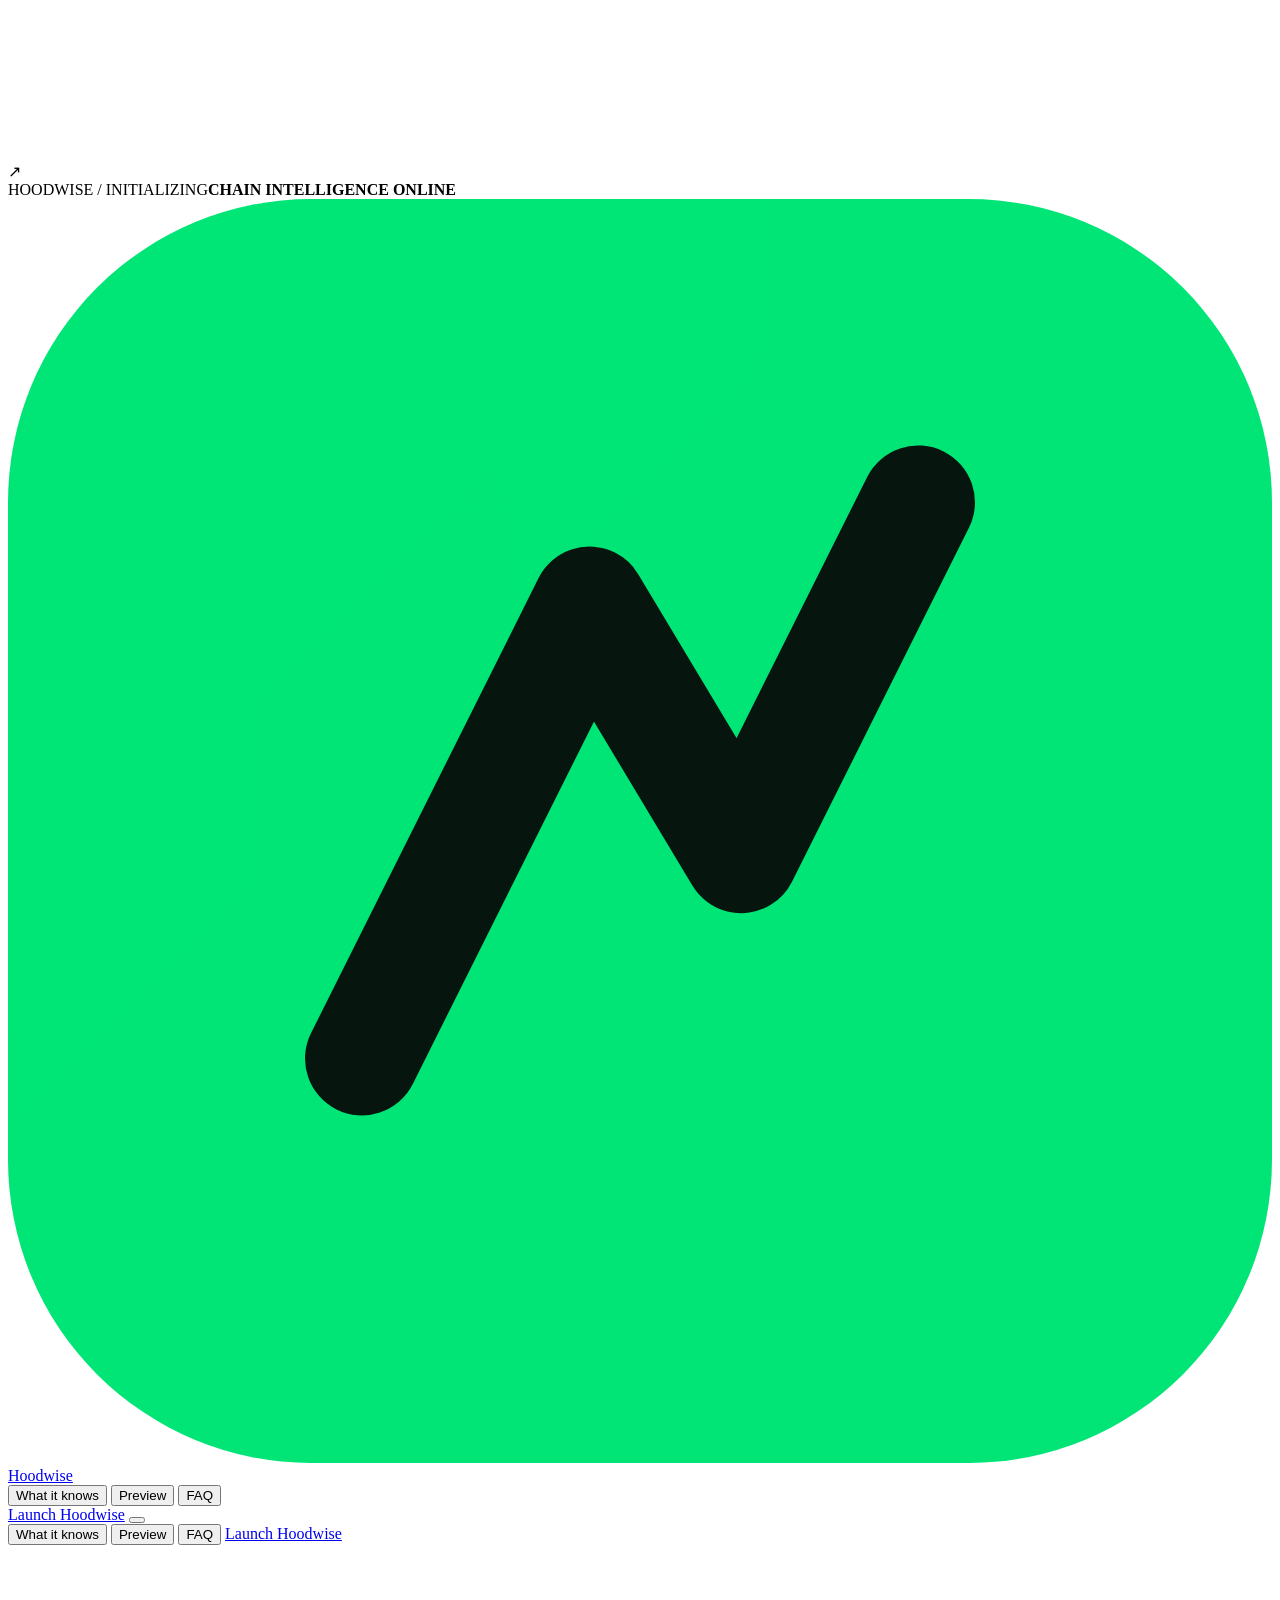
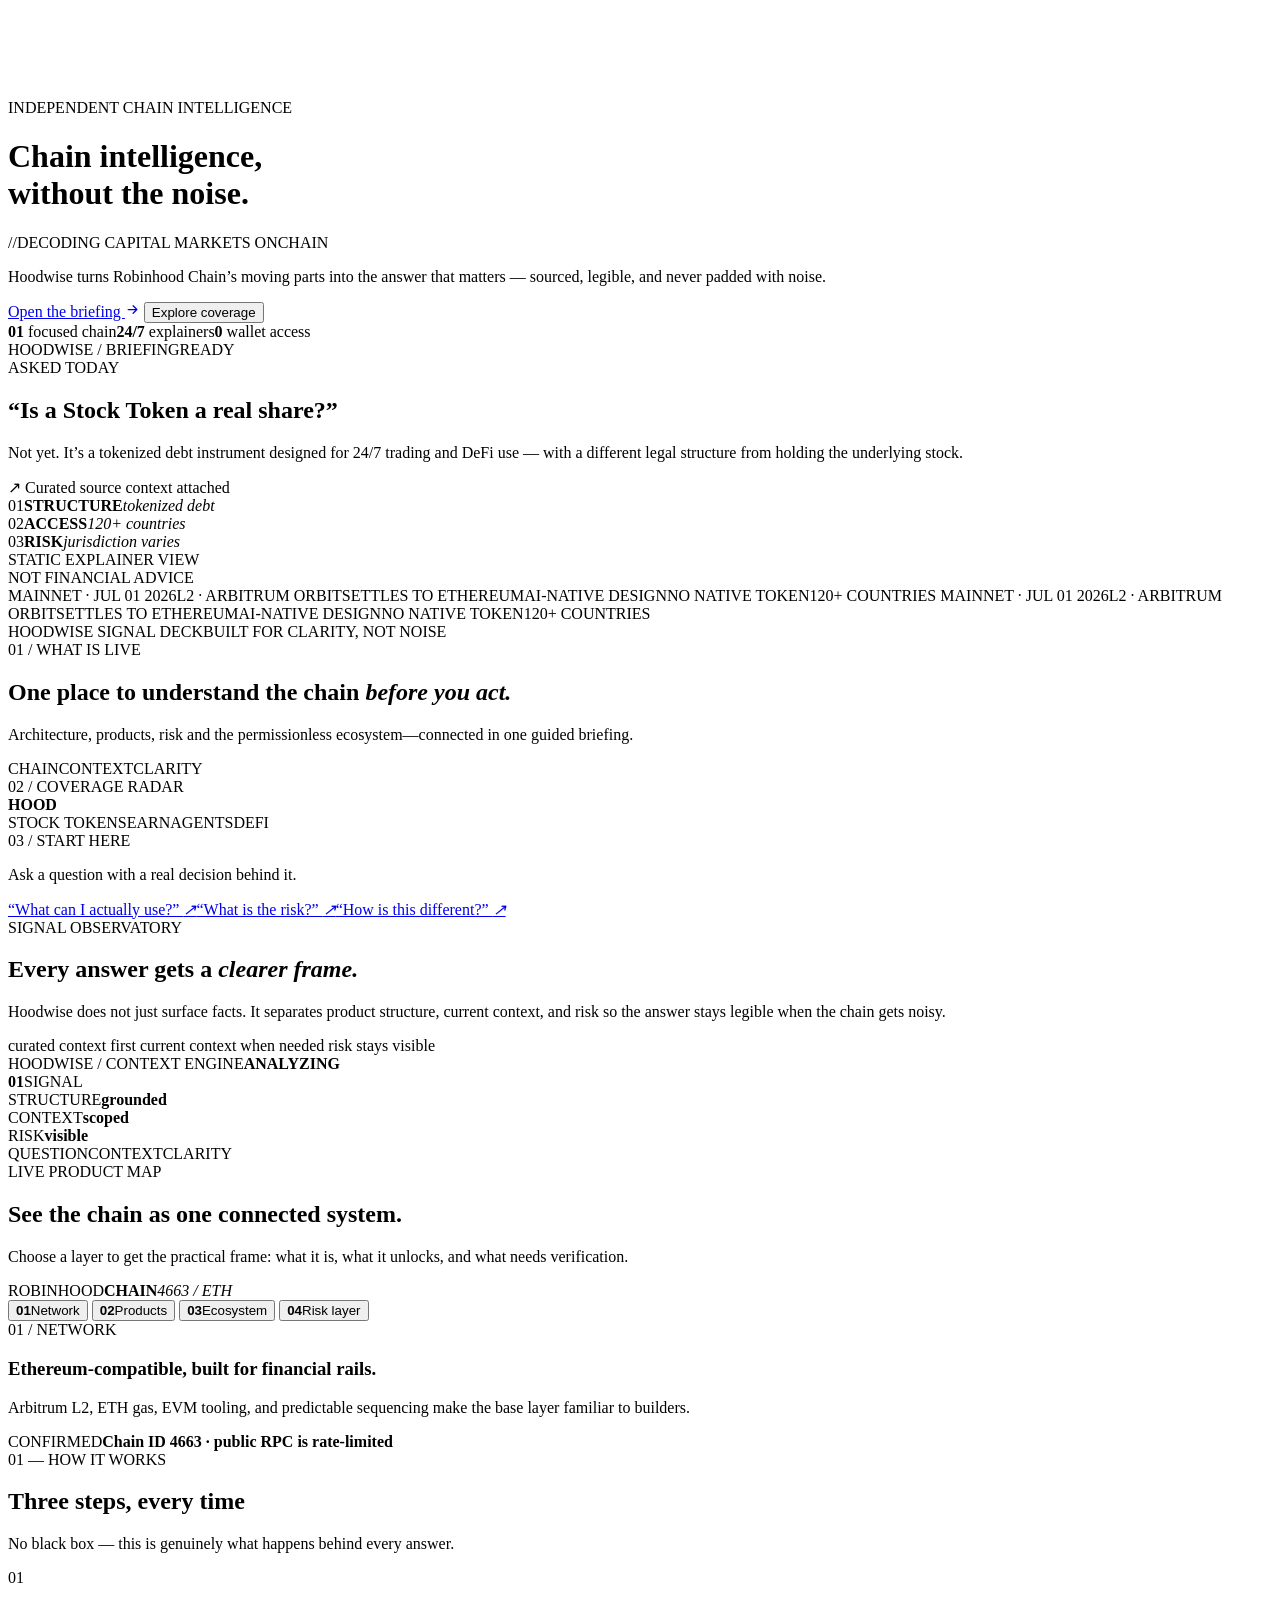
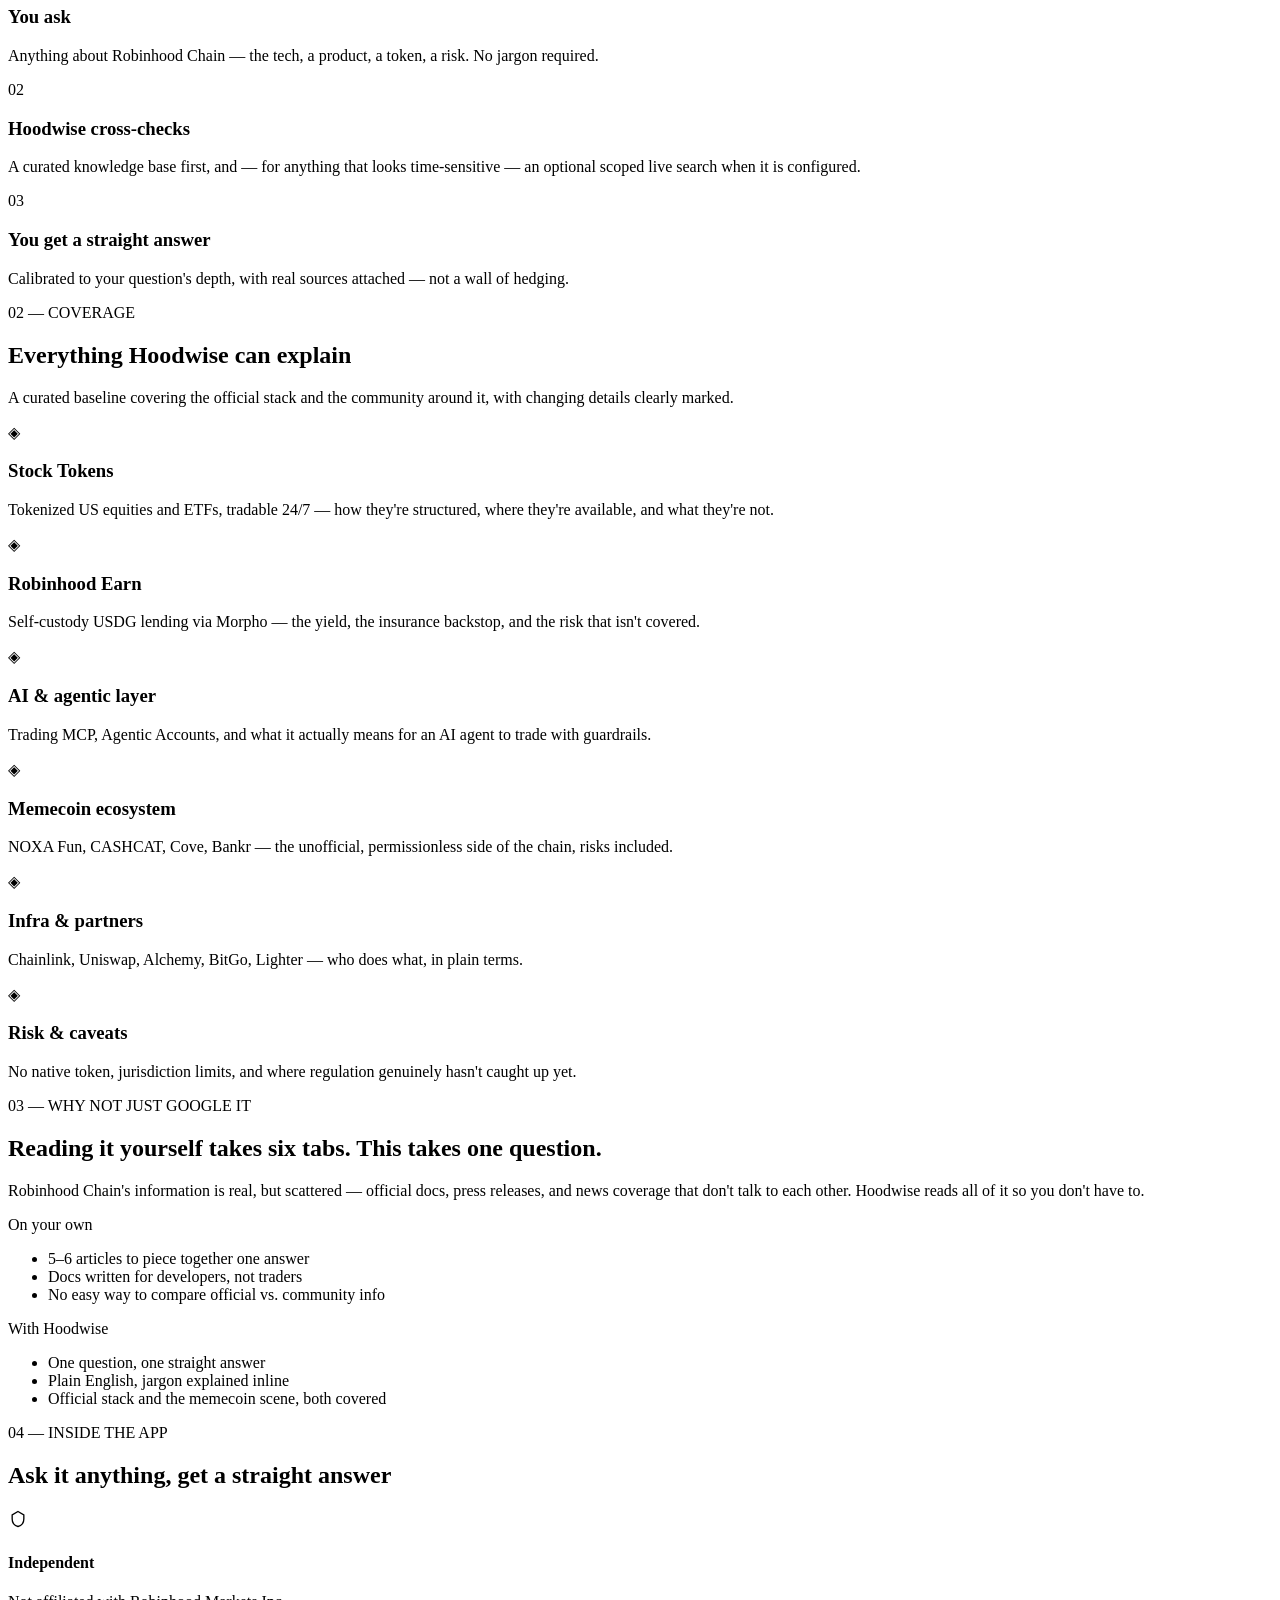
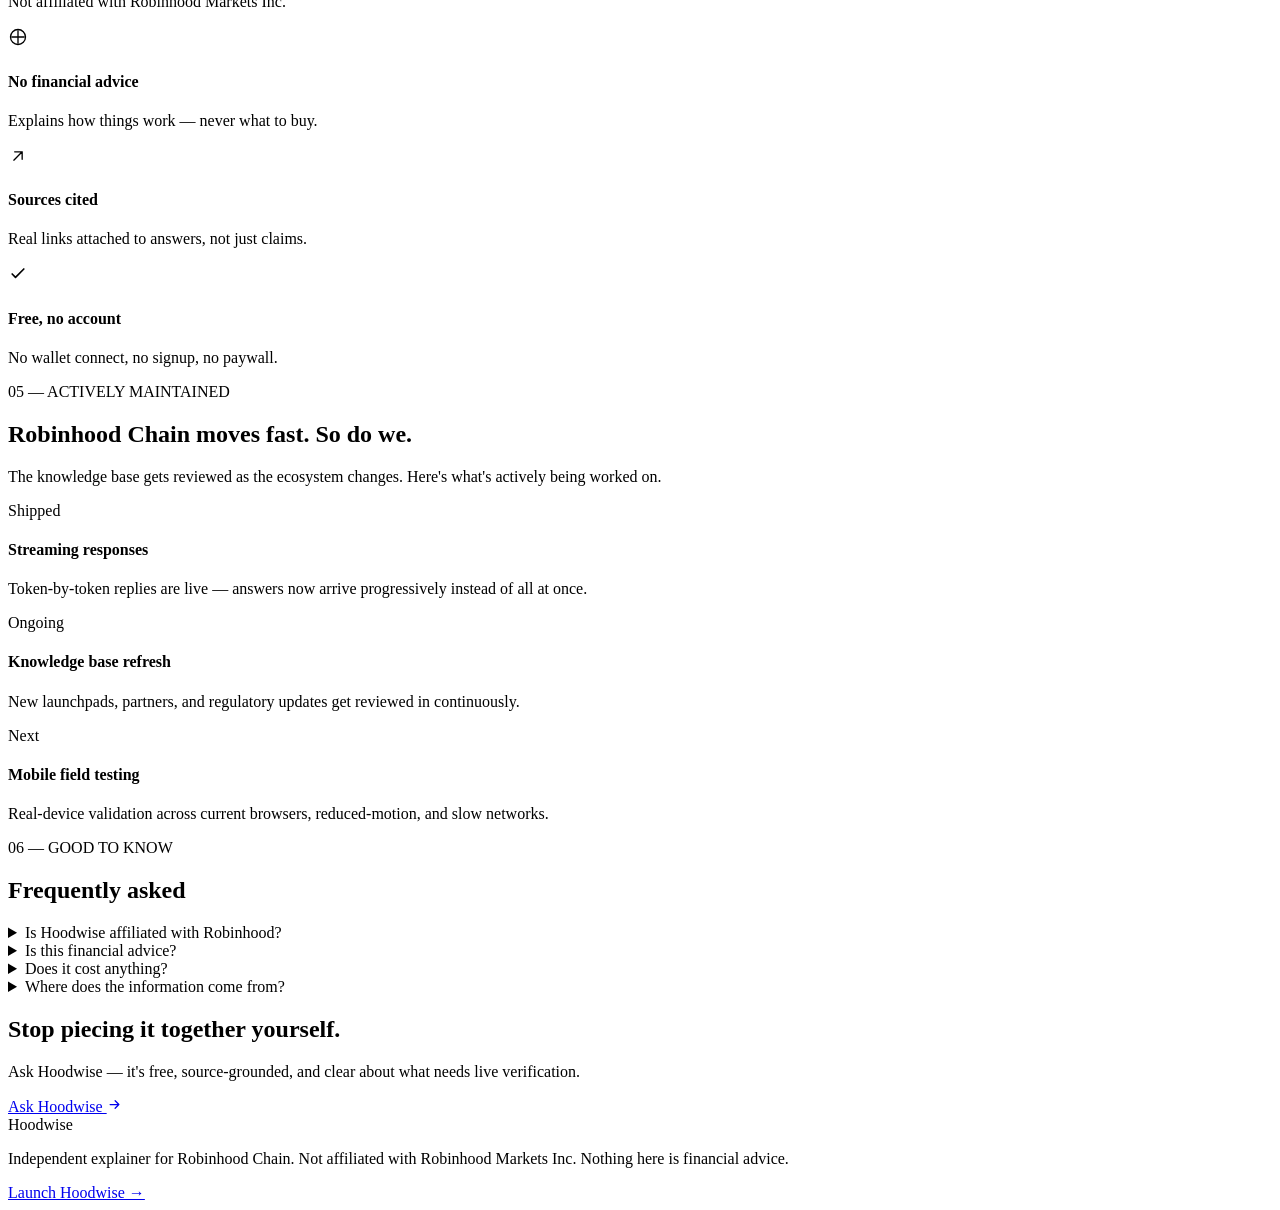
==== index.html @ 06264ace "Create index.html" ====
<!DOCTYPE html>
<html lang="en" data-theme="dark">
<head>
<meta charset="UTF-8">
<meta name="viewport" content="width=device-width, initial-scale=1.0">
<meta name="virtual-protocol-site-verification" content="a6fea4a7f49a539a89cbaa86d7458dba">
<title>Hoodwise — Understand Robinhood Chain</title>
<meta name="description" content="Hoodwise is an independent AI guide to Robinhood Chain — the tech, the products, and the ecosystem, explained in plain English.">
<link rel="icon" href="/hoodwise-mark.svg" type="image/svg+xml">
<link rel="preconnect" href="https://fonts.googleapis.com">
<link href="https://fonts.googleapis.com/css2?family=Space+Grotesk:wght@400;500;600;700&family=Inter:wght@400;500;600&family=JetBrains+Mono:wght@400;500&display=swap" rel="stylesheet">
<link rel="stylesheet" href="/shared.css">
<link rel="stylesheet" href="/landing.css">
<meta property="og:type" content="website">
<meta property="og:site_name" content="Hoodwise">
<meta property="og:title" content="Hoodwise — Chain intelligence, without the noise.">
<meta property="og:description" content="An independent, source-grounded guide to Robinhood Chain.">
<meta property="og:url" content="https://hoodwise.xyz/">
<meta property="og:image" content="https://hoodwise.xyz/hoodwise-banner.png">
<meta property="og:image:alt" content="Hoodwise — Your AI guide to Robinhood Chain">
<meta name="twitter:card" content="summary_large_image">
<meta name="twitter:title" content="Hoodwise — Chain intelligence, without the noise.">
<meta name="twitter:description" content="An independent, source-grounded guide to Robinhood Chain.">
<meta name="twitter:image" content="https://hoodwise.xyz/hoodwise-banner.png"></head>
<body>
  <div class="site-atmosphere" aria-hidden="true">
    <i class="atmosphere-orb atmosphere-orb-a"></i>
    <i class="atmosphere-orb atmosphere-orb-b"></i>
    <i class="atmosphere-beam"></i>
  </div>
  <canvas class="landing-atmosphere" id="landingAtmosphere" aria-hidden="true"></canvas>
  <div class="hw-boot" id="bootSequence" aria-hidden="true">
    <div class="boot-mark">↗</div>
    <div class="boot-copy"><span>HOODWISE / INITIALIZING</span><b>CHAIN INTELLIGENCE ONLINE</b></div>
    <div class="boot-track"><i></i></div>
  </div><nav class="nav">
    <a href="/" class="nav-brand">
      <svg viewBox="0 0 100 100" class="nav-mark" aria-hidden="true">
        <rect width="100" height="100" rx="24" fill="url(#navg)"/>
        <path d="M28 68 L46 32 L58 52 L72 24" stroke="#06150e" stroke-width="9" fill="none" stroke-linecap="round" stroke-linejoin="round"/>
        <defs><linearGradient id="navg" x1="0" y1="0" x2="100" y2="100"><stop offset="0%" stop-color="#00e676"/><stop offset="100%" stop-color="#0a5c34"/></linearGradient></defs>
      </svg>
      <span>Hoodwise</span>
    </a>
    <div class="nav-links" id="navLinks">
      <button type="button" class="nav-section-link" data-section="knows" data-scroll-target="knows">What it knows</button>
      <button type="button" class="nav-section-link" data-section="preview" data-scroll-target="preview">Preview</button>
      <button type="button" class="nav-section-link" data-section="faq" data-scroll-target="faq">FAQ</button>
    </div>
    <a href="/app" class="nav-cta" data-transition>Launch Hoodwise</a>
    <button class="nav-burger" id="navBurger" aria-label="Toggle menu">
      <span></span><span></span><span></span>
    </button>
  </nav>

  <div class="mobile-menu" id="mobileMenu">
    <button type="button" class="mobile-section-link" data-scroll-target="knows">What it knows</button>
    <button type="button" class="mobile-section-link" data-scroll-target="preview">Preview</button>
    <button type="button" class="mobile-section-link" data-scroll-target="faq">FAQ</button>
    <a href="/app" class="mobile-cta" data-transition>Launch Hoodwise</a>
  </div>

  <header class="hero">
    <canvas id="heroCanvas"></canvas>
    <div class="hero-orbit hero-orbit-a" aria-hidden="true"></div>
    <div class="hero-orbit hero-orbit-b" aria-hidden="true"></div>
    <div class="hero-grid">
      <div class="hero-copy">
        <div class="eyebrow hw-hero-item"><span class="live-dot"></span>INDEPENDENT CHAIN INTELLIGENCE</div>
        <h1 class="hw-hero-item"><span class="hero-lead">Chain intelligence,</span><br><span>without the noise.</span></h1>
        <div class="hero-command hw-hero-item" aria-label="Hoodwise signal status"><span class="command-prompt">//</span><span id="heroCommandText">DECODING CAPITAL MARKETS ONCHAIN</span><i></i></div>
        <p class="hero-sub hw-hero-item">Hoodwise turns Robinhood Chain’s moving parts into the answer that matters — sourced, legible, and never padded with noise.</p>
        <div class="hero-actions hw-hero-item">
          <a href="/app" class="btn-primary" data-transition>Open the briefing <svg viewBox="0 0 24 24" width="15" height="15"><path d="M5 12h14M13 6l6 6-6 6" stroke="currentColor" stroke-width="2" fill="none" stroke-linecap="round" stroke-linejoin="round"/></svg></a>
          <button type="button" class="btn-secondary section-cta" data-scroll-target="knows">Explore coverage</button>
        </div>
        <div class="hero-proof hw-hero-item">
          <span><b>01</b> focused chain</span><span><b>24/7</b> explainers</span><span><b>0</b> wallet access</span>
        </div>
      </div>
      <div class="signal-console hw-hero-item" aria-label="Example Hoodwise briefing">
        <div class="console-top"><span class="console-kicker"><i></i> HOODWISE / BRIEFING</span><span class="console-status">READY</span></div>
        <div class="console-grid">
          <div class="console-main">
            <span class="console-label">ASKED TODAY</span>
            <h2>“Is a Stock Token a real share?”</h2>
            <p>Not yet. It’s a tokenized debt instrument designed for 24/7 trading and DeFi use — with a different legal structure from holding the underlying stock.</p>
            <div class="console-source"><span>↗</span> Curated source context attached</div>
          </div>
          <div class="console-rail">
            <div><span>01</span><b>STRUCTURE</b><em>tokenized debt</em></div>
            <div><span>02</span><b>ACCESS</b><em>120+ countries</em></div>
            <div><span>03</span><b>RISK</b><em>jurisdiction varies</em></div>
          </div>
        </div>
        <div class="console-footer"><span>STATIC EXPLAINER VIEW</span><div class="console-pulse"><i></i><i></i><i></i><i></i><i></i></div><span>NOT FINANCIAL ADVICE</span></div>
      </div>
    </div>
  </header>

  <div class="ticker" aria-hidden="true">
    <div class="ticker-track">
      <span>MAINNET · JUL 01 2026</span><span>L2 · ARBITRUM ORBIT</span><span>SETTLES TO ETHEREUM</span><span>AI-NATIVE DESIGN</span><span>NO NATIVE TOKEN</span><span>120+ COUNTRIES</span>
      <span>MAINNET · JUL 01 2026</span><span>L2 · ARBITRUM ORBIT</span><span>SETTLES TO ETHEREUM</span><span>AI-NATIVE DESIGN</span><span>NO NATIVE TOKEN</span><span>120+ COUNTRIES</span>
    </div>
  </div>

  <section class="signal-deck" aria-label="Hoodwise signal deck">
    <div class="deck-head"><span class="deck-status"><i></i> HOODWISE SIGNAL DECK</span><span>BUILT FOR CLARITY, NOT NOISE</span></div>
    <div class="deck-grid">
      <article class="deck-story"><div class="deck-index">01 / WHAT IS LIVE</div><h2>One place to understand the chain <em>before you act.</em></h2><p>Architecture, products, risk and the permissionless ecosystem—connected in one guided briefing.</p><div class="deck-route"><span>CHAIN</span><b></b><span>CONTEXT</span><b></b><span>CLARITY</span></div></article>
      <article class="deck-radar"><div class="deck-index">02 / COVERAGE RADAR</div><div class="radar-core"><i></i><i></i><i></i><strong>HOOD</strong></div><div class="radar-tags"><span>STOCK TOKENS</span><span>EARN</span><span>AGENTS</span><span>DEFI</span></div></article>
      <article class="deck-prompt"><div class="deck-index">03 / START HERE</div><p>Ask a question with a real decision behind it.</p><div class="prompt-options"><a href="/app?q=What+can+I+actually+use+on+Robinhood+Chain%3F" data-transition>“What can I actually use?” <i>↗</i></a><a href="/app?q=What+are+the+main+risks+to+verify+on+Robinhood+Chain%3F" data-transition>“What is the risk?” <i>↗</i></a><a href="/app?q=How+is+Robinhood+Chain+different+from+Base%3F" data-transition>“How is this different?” <i>↗</i></a></div></article>
    </div>
  </section>

  <section class="observatory" aria-label="How Hoodwise builds a briefing">
    <div class="observatory-copy hw-reveal">
      <div class="section-eyebrow">SIGNAL OBSERVATORY</div>
      <h2>Every answer gets a <em>clearer frame.</em></h2>
      <p>Hoodwise does not just surface facts. It separates product structure, current context, and risk so the answer stays legible when the chain gets noisy.</p>
      <div class="observatory-legend">
        <span><i class="legend-source"></i> curated context first</span>
        <span><i class="legend-current"></i> current context when needed</span>
        <span><i class="legend-risk"></i> risk stays visible</span>
      </div>
    </div>
    <div class="observatory-surface hw-reveal" aria-hidden="true">
      <div class="observatory-topline"><span>HOODWISE / CONTEXT ENGINE</span><b>ANALYZING</b></div>
      <div class="observatory-body">
        <div class="orbit-map">
          <i class="orbit orbit-one"></i><i class="orbit orbit-two"></i><i class="orbit orbit-three"></i>
          <span class="orbit-node node-a"></span><span class="orbit-node node-b"></span><span class="orbit-node node-c"></span>
          <div class="orbit-core"><strong>01</strong><span>SIGNAL</span></div>
        </div>
        <div class="observatory-readout">
          <div><span>STRUCTURE</span><b>grounded</b><i></i></div>
          <div><span>CONTEXT</span><b>scoped</b><i></i></div>
          <div><span>RISK</span><b>visible</b><i></i></div>
        </div>
      </div>
      <div class="observatory-stream"><span>QUESTION</span><b></b><span>CONTEXT</span><b></b><span>CLARITY</span><i></i></div>
    </div>
  </section>

  <section class="intelligence-map" id="intelligence-map" aria-label="Robinhood Chain intelligence map">
    <div class="section-head hw-reveal"><div class="section-eyebrow">LIVE PRODUCT MAP</div><h2>See the chain as one connected system.</h2><p>Choose a layer to get the practical frame: what it is, what it unlocks, and what needs verification.</p></div>
    <div class="map-stage hw-reveal">
      <div class="map-orbits" aria-hidden="true"><i></i><i></i><i></i></div>
      <div class="map-core"><span>ROBINHOOD</span><b>CHAIN</b><em>4663 / ETH</em></div>
      <div class="map-nodes" role="tablist" aria-label="Chain intelligence layers">
        <button class="map-node active" role="tab" aria-selected="true" data-map="network"><b>01</b><span>Network</span></button>
        <button class="map-node" role="tab" aria-selected="false" data-map="products"><b>02</b><span>Products</span></button>
        <button class="map-node" role="tab" aria-selected="false" data-map="ecosystem"><b>03</b><span>Ecosystem</span></button>
        <button class="map-node" role="tab" aria-selected="false" data-map="risk"><b>04</b><span>Risk layer</span></button>
      </div>
      <article class="map-readout" id="mapReadout" aria-live="polite"><span class="map-readout-kicker">01 / NETWORK</span><h3>Ethereum-compatible, built for financial rails.</h3><p>Arbitrum L2, ETH gas, EVM tooling, and predictable sequencing make the base layer familiar to builders.</p><div><span>CONFIRMED</span><b>Chain ID 4663 · public RPC is rate-limited</b></div></article>
    </div>
  </section>
  <section class="how" id="how">
    <div class="section-head hw-reveal">
      <div class="section-eyebrow">01 — HOW IT WORKS</div>
      <h2>Three steps, every time</h2>
      <p>No black box — this is genuinely what happens behind every answer.</p>
    </div>
    <div class="how-steps">
      <div class="how-step hw-reveal">
        <div class="how-num">01</div>
        <h3>You ask</h3>
        <p>Anything about Robinhood Chain — the tech, a product, a token, a risk. No jargon required.</p>
      </div>
      <div class="how-step hw-reveal">
        <div class="how-num">02</div>
        <h3>Hoodwise cross-checks</h3>
        <p>A curated knowledge base first, and — for anything that looks time-sensitive — an optional scoped live search when it is configured.</p>
      </div>
      <div class="how-step hw-reveal">
        <div class="how-num">03</div>
        <h3>You get a straight answer</h3>
        <p>Calibrated to your question's depth, with real sources attached — not a wall of hedging.</p>
      </div>
    </div>
  </section>

  <section class="knows" id="knows">
    <div class="section-head hw-reveal">
      <div class="section-eyebrow">02 — COVERAGE</div>
      <h2>Everything Hoodwise can explain</h2>
      <p>A curated baseline covering the official stack and the community around it, with changing details clearly marked.</p>
    </div>
    <div class="card-grid">
      <div class="card hw-reveal">
        <div class="card-icon">◈</div>
        <h3>Stock Tokens</h3>
        <p>Tokenized US equities and ETFs, tradable 24/7 — how they're structured, where they're available, and what they're not.</p>
      </div>
      <div class="card hw-reveal">
        <div class="card-icon">◈</div>
        <h3>Robinhood Earn</h3>
        <p>Self-custody USDG lending via Morpho — the yield, the insurance backstop, and the risk that isn't covered.</p>
      </div>
      <div class="card hw-reveal">
        <div class="card-icon">◈</div>
        <h3>AI &amp; agentic layer</h3>
        <p>Trading MCP, Agentic Accounts, and what it actually means for an AI agent to trade with guardrails.</p>
      </div>
      <div class="card hw-reveal">
        <div class="card-icon">◈</div>
        <h3>Memecoin ecosystem</h3>
        <p>NOXA Fun, CASHCAT, Cove, Bankr — the unofficial, permissionless side of the chain, risks included.</p>
      </div>
      <div class="card hw-reveal">
        <div class="card-icon">◈</div>
        <h3>Infra &amp; partners</h3>
        <p>Chainlink, Uniswap, Alchemy, BitGo, Lighter — who does what, in plain terms.</p>
      </div>
      <div class="card hw-reveal">
        <div class="card-icon">◈</div>
        <h3>Risk &amp; caveats</h3>
        <p>No native token, jurisdiction limits, and where regulation genuinely hasn't caught up yet.</p>
      </div>
    </div>
  </section>

  <section class="why" id="why">
    <div class="why-grid">
      <div class="hw-reveal">
        <div class="section-eyebrow">03 — WHY NOT JUST GOOGLE IT</div>
        <h2>Reading it yourself takes six tabs. This takes one question.</h2>
        <p class="why-sub">Robinhood Chain's information is real, but scattered — official docs, press releases, and news coverage that don't talk to each other. Hoodwise reads all of it so you don't have to.</p>
      </div>
      <div class="why-compare hw-reveal">
        <div class="why-col why-col-bad">
          <div class="why-col-label">On your own</div>
          <ul>
            <li>5–6 articles to piece together one answer</li>
            <li>Docs written for developers, not traders</li>
            <li>No easy way to compare official vs. community info</li>
          </ul>
        </div>
        <div class="why-col why-col-good">
          <div class="why-col-label">With Hoodwise</div>
          <ul>
            <li>One question, one straight answer</li>
            <li>Plain English, jargon explained inline</li>
            <li>Official stack and the memecoin scene, both covered</li>
          </ul>
        </div>
      </div>
    </div>
  </section>

  <section class="preview" id="preview">
    <div class="section-head hw-reveal">
      <div class="section-eyebrow">04 — INSIDE THE APP</div>
      <h2>Ask it anything, get a straight answer</h2>
    </div>
    <div class="preview-window hw-reveal">
      <div class="preview-bar"><span></span><span></span><span></span></div>
      <div class="preview-body" id="previewBody"></div>
    </div>
  </section>

  <section class="trust" id="trust">
    <div class="trust-grid">
      <div class="trust-item hw-reveal">
        <svg viewBox="0 0 24 24" width="20" height="20"><path d="M12 3l7 4v5c0 4.5-3 8-7 9-4-1-7-4.5-7-9V7l7-4z" stroke="currentColor" stroke-width="1.6" fill="none"/></svg>
        <div><h4>Independent</h4><p>Not affiliated with Robinhood Markets Inc.</p></div>
      </div>
      <div class="trust-item hw-reveal">
        <svg viewBox="0 0 24 24" width="20" height="20"><path d="M4 12h16M12 4v16" stroke="currentColor" stroke-width="1.6"/><circle cx="12" cy="12" r="9" stroke="currentColor" stroke-width="1.6" fill="none"/></svg>
        <div><h4>No financial advice</h4><p>Explains how things work — never what to buy.</p></div>
      </div>
      <div class="trust-item hw-reveal">
        <svg viewBox="0 0 24 24" width="20" height="20"><path d="M7 17L17 7M17 7H8M17 7V16" stroke="currentColor" stroke-width="1.6" fill="none" stroke-linecap="round" stroke-linejoin="round"/></svg>
        <div><h4>Sources cited</h4><p>Real links attached to answers, not just claims.</p></div>
      </div>
      <div class="trust-item hw-reveal">
        <svg viewBox="0 0 24 24" width="20" height="20"><path d="M5 12l4 4L19 6" stroke="currentColor" stroke-width="2" fill="none" stroke-linecap="round" stroke-linejoin="round"/></svg>
        <div><h4>Free, no account</h4><p>No wallet connect, no signup, no paywall.</p></div>
      </div>
    </div>
  </section>

  <section class="roadmap" id="roadmap">
    <div class="section-head hw-reveal">
      <div class="section-eyebrow">05 — ACTIVELY MAINTAINED</div>
      <h2>Robinhood Chain moves fast. So do we.</h2>
      <p>The knowledge base gets reviewed as the ecosystem changes. Here's what's actively being worked on.</p>
    </div>
    <div class="roadmap-list">
      <div class="roadmap-item hw-reveal">
        <span class="roadmap-tag roadmap-tag-shipped">Shipped</span>
        <h4>Streaming responses</h4>
        <p>Token-by-token replies are live — answers now arrive progressively instead of all at once.</p>
      </div>
      <div class="roadmap-item hw-reveal">
        <span class="roadmap-tag">Ongoing</span>
        <h4>Knowledge base refresh</h4>
        <p>New launchpads, partners, and regulatory updates get reviewed in continuously.</p>
      </div>
      <div class="roadmap-item hw-reveal">
        <span class="roadmap-tag">Next</span>
        <h4>Mobile field testing</h4>
        <p>Real-device validation across current browsers, reduced-motion, and slow networks.</p>
      </div>
    </div>
  </section>

  <section class="faq" id="faq">
    <div class="section-head hw-reveal">
      <div class="section-eyebrow">06 — GOOD TO KNOW</div>
      <h2>Frequently asked</h2>
    </div>
    <div class="faq-list">
      <details class="hw-reveal">
        <summary>Is Hoodwise affiliated with Robinhood?</summary>
        <p>No. Hoodwise is an independent project that explains Robinhood Chain. It has no official relationship with Robinhood Markets Inc.</p>
      </details>
      <details class="hw-reveal">
        <summary>Is this financial advice?</summary>
        <p>No. Hoodwise only explains how things work and surfaces real risks — it never recommends trades or gives financial advice.</p>
      </details>
      <details class="hw-reveal">
        <summary>Does it cost anything?</summary>
        <p>Hoodwise is free to use.</p>
      </details>
      <details class="hw-reveal">
        <summary>Where does the information come from?</summary>
        <p>A hand-curated knowledge base built from Robinhood's own announcements and reporting from established outlets, reviewed periodically as the chain evolves.</p>
      </details>
    </div>
  </section>

  <section class="final-cta hw-reveal">
    <h2>Stop piecing it together yourself.</h2>
    <p>Ask Hoodwise — it's free, source-grounded, and clear about what needs live verification.</p>
    <a href="/app" class="btn-primary" data-transition>Ask Hoodwise <svg viewBox="0 0 24 24" width="15" height="15"><path d="M5 12h14M13 6l6 6-6 6" stroke="currentColor" stroke-width="2" fill="none" stroke-linecap="round" stroke-linejoin="round"/></svg></a>
  </section>

  <footer class="footer">
    <div class="footer-inner">
      <div class="footer-brand">Hoodwise</div>
      <p>Independent explainer for Robinhood Chain. Not affiliated with Robinhood Markets Inc. Nothing here is financial advice.</p>
      <a href="/app" class="footer-cta" data-transition>Launch Hoodwise →</a>
    </div>
  </footer>

  <div class="hw-page-transition" id="pageTransition"></div>

  <script src="/cursor.js"></script>
  <script src="/landing.js"></script>
</body>
</html>
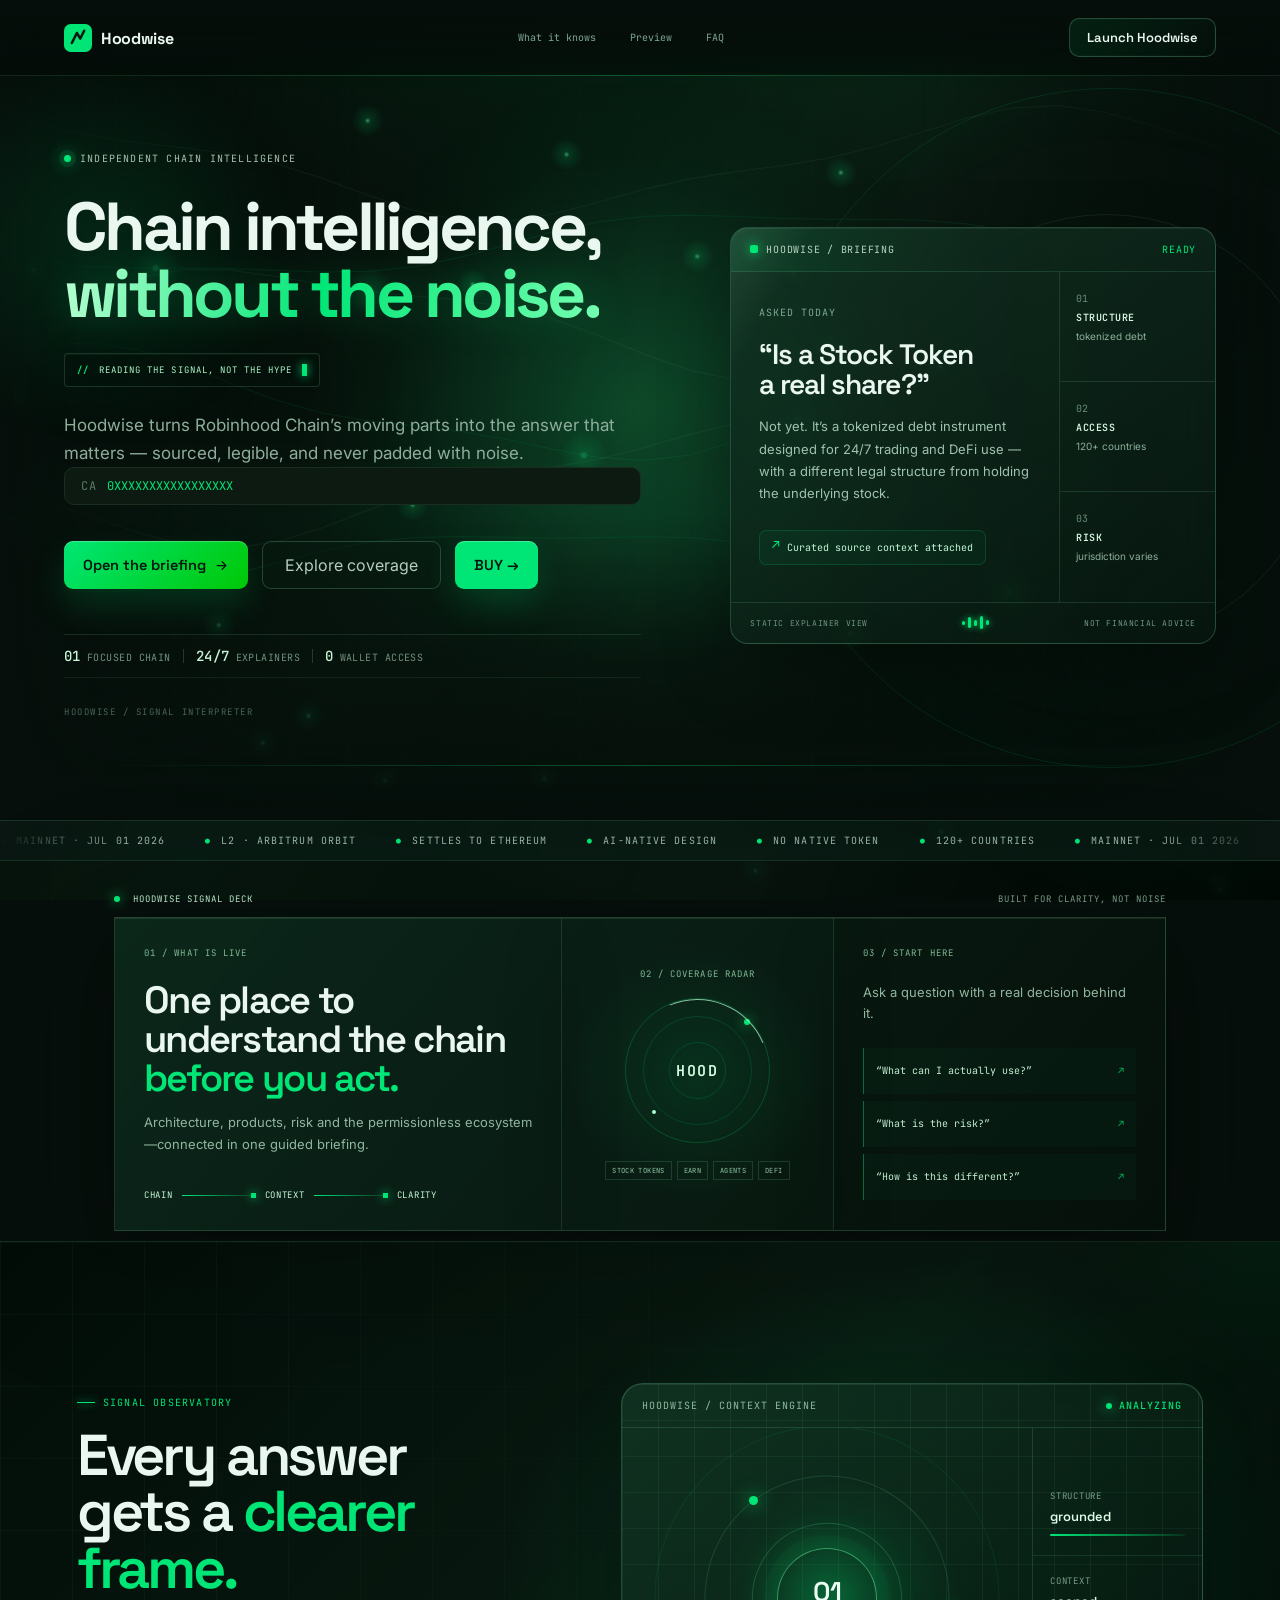
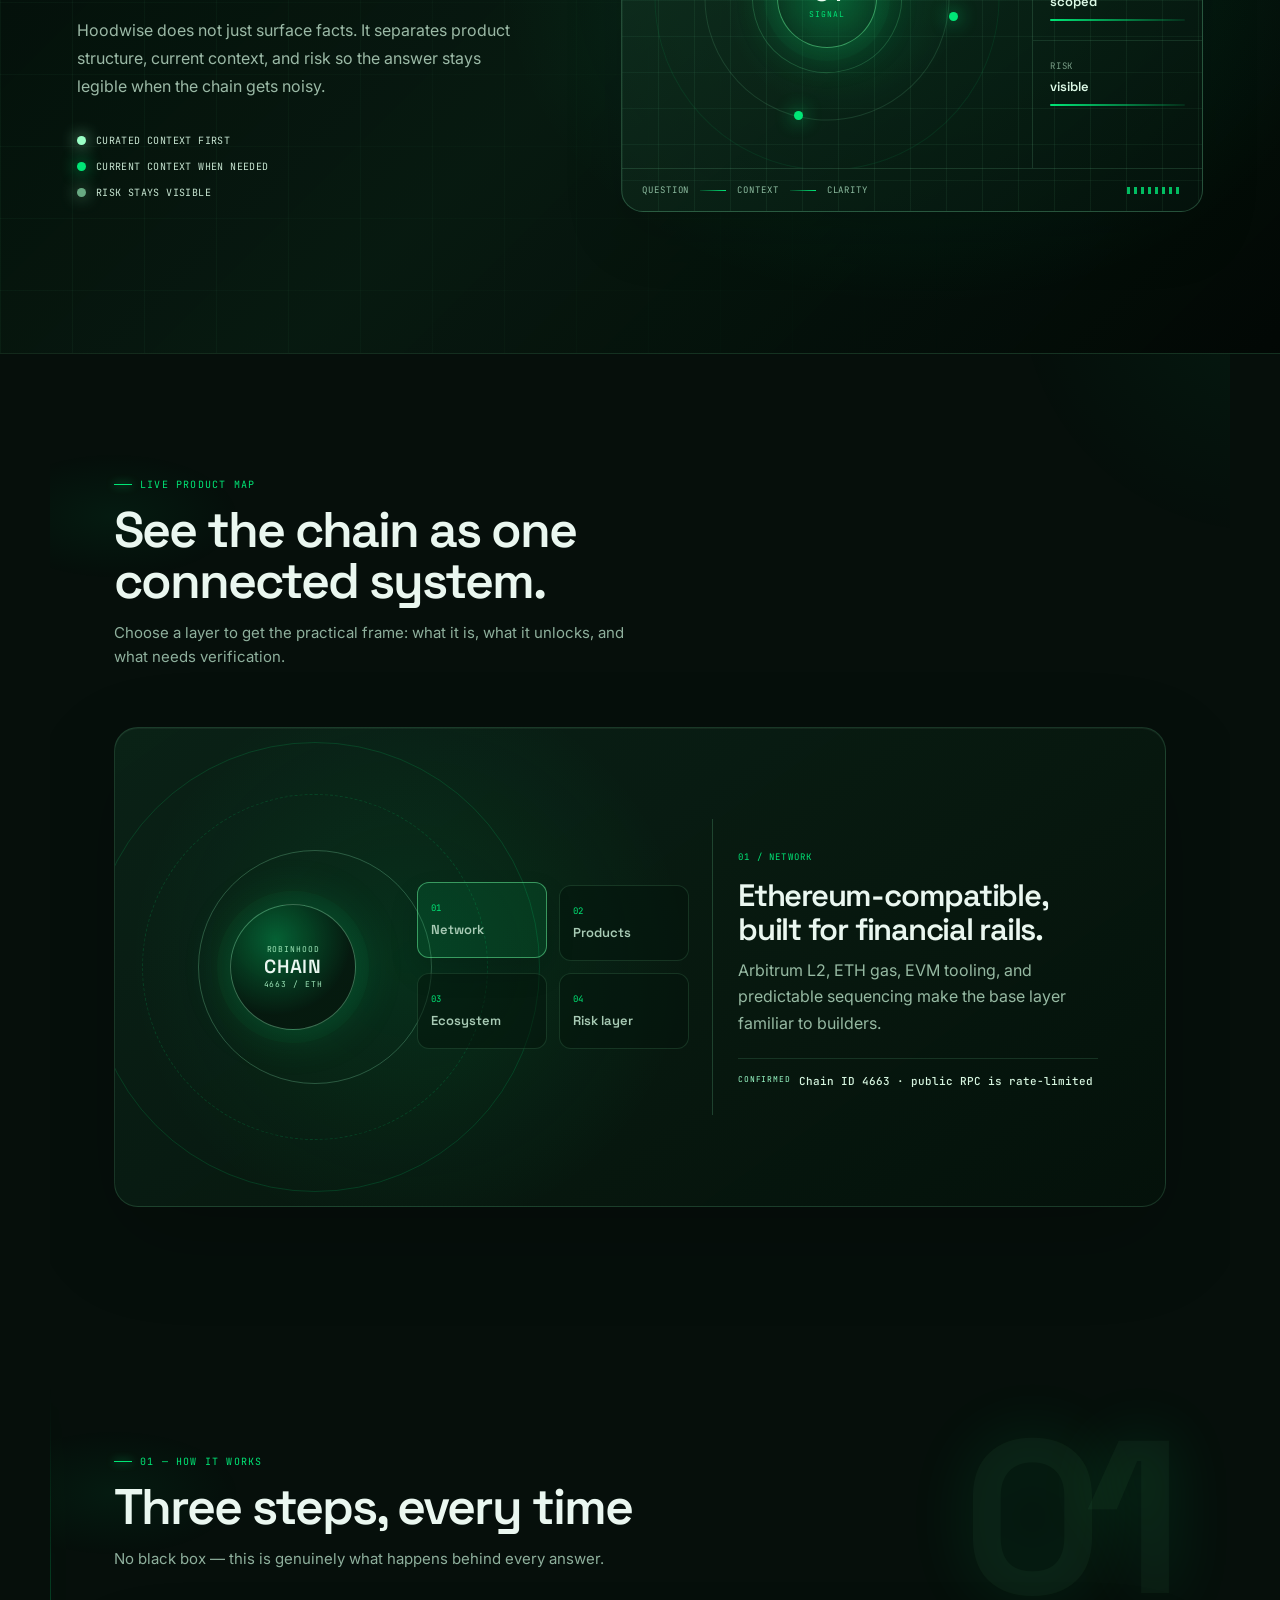
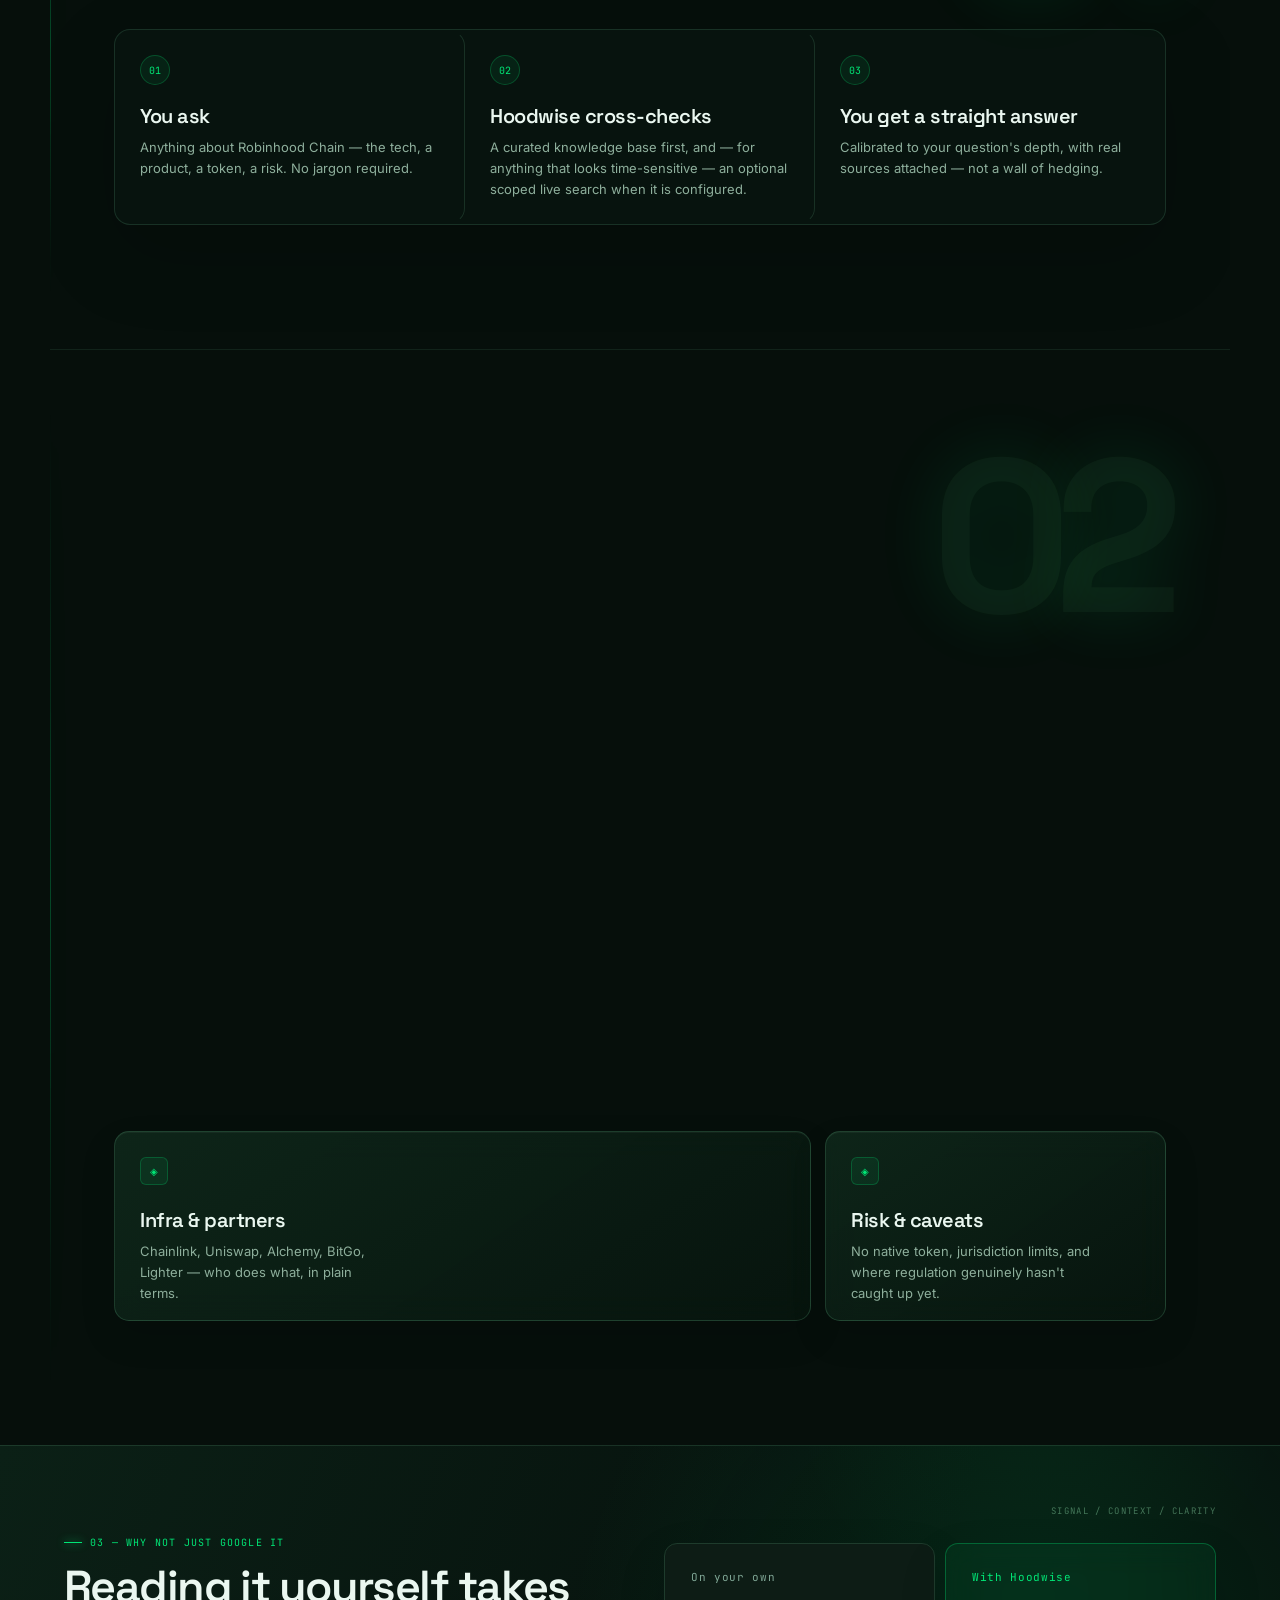
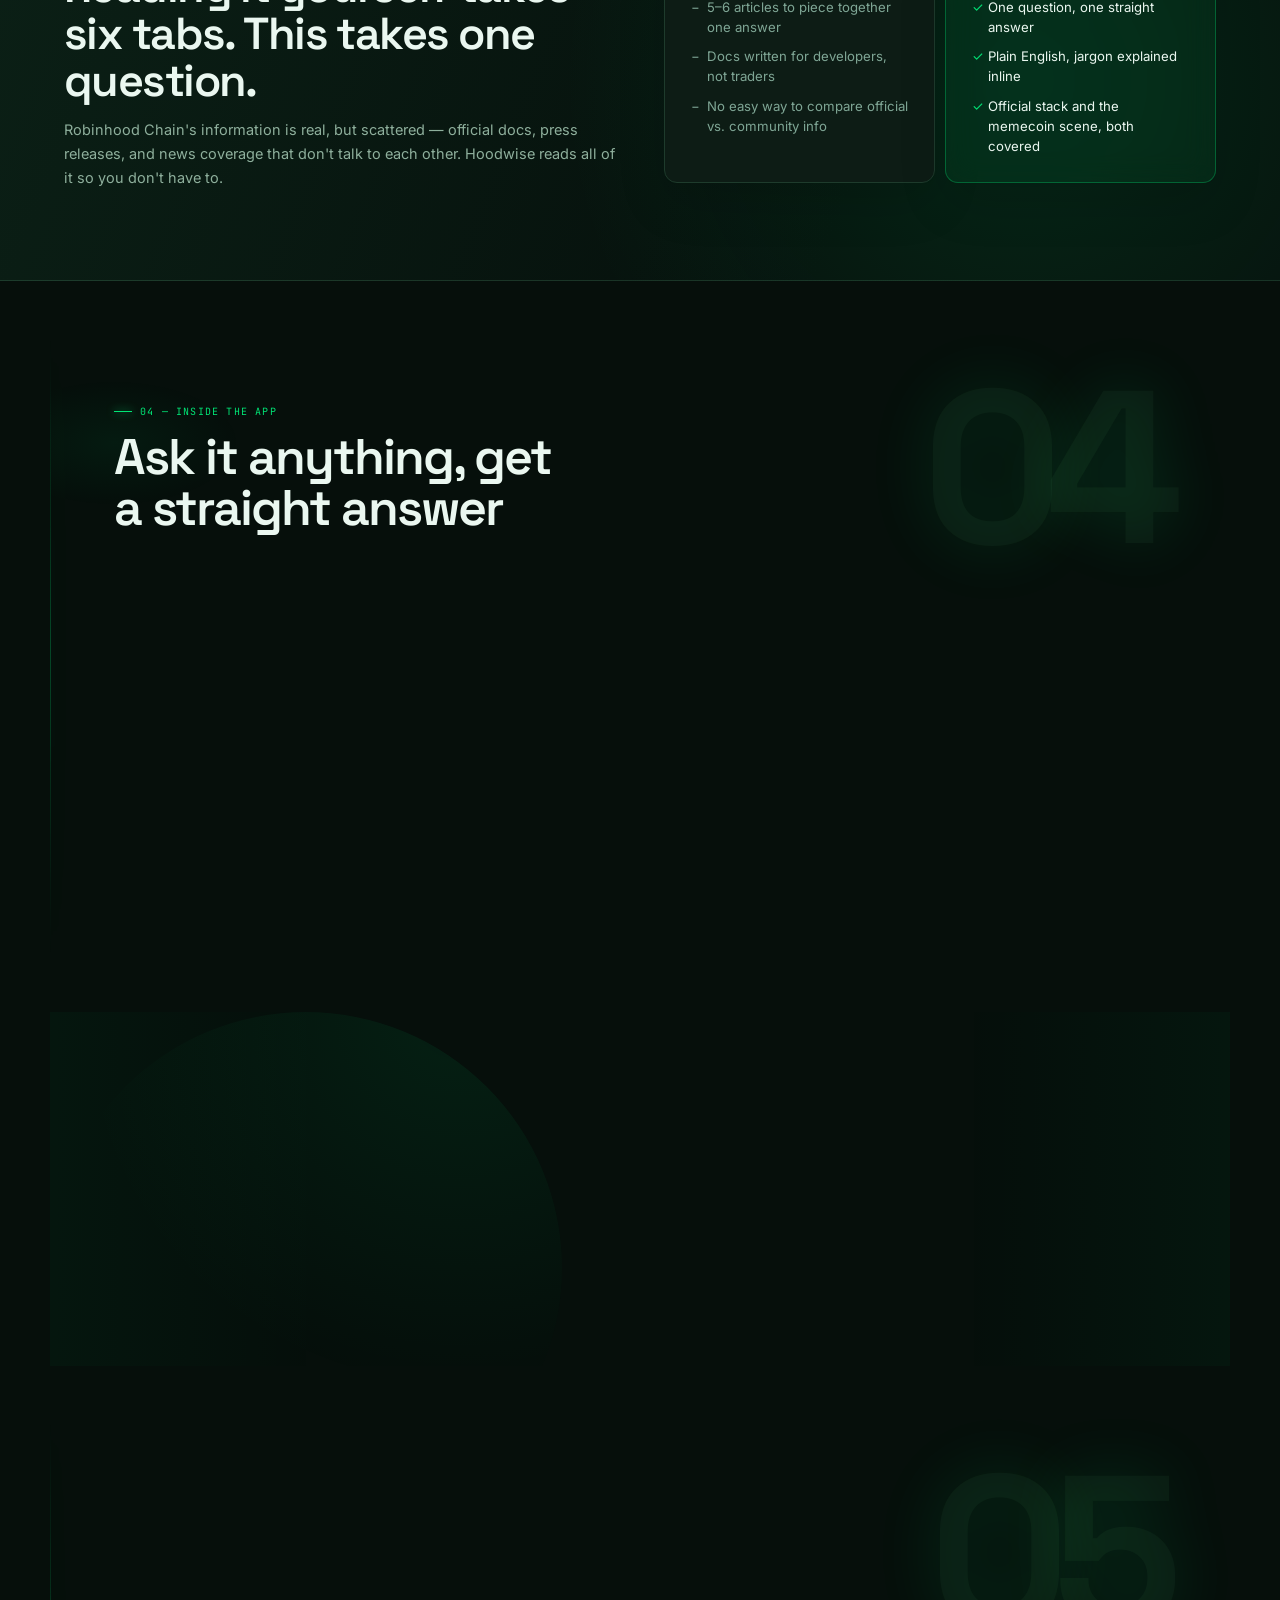
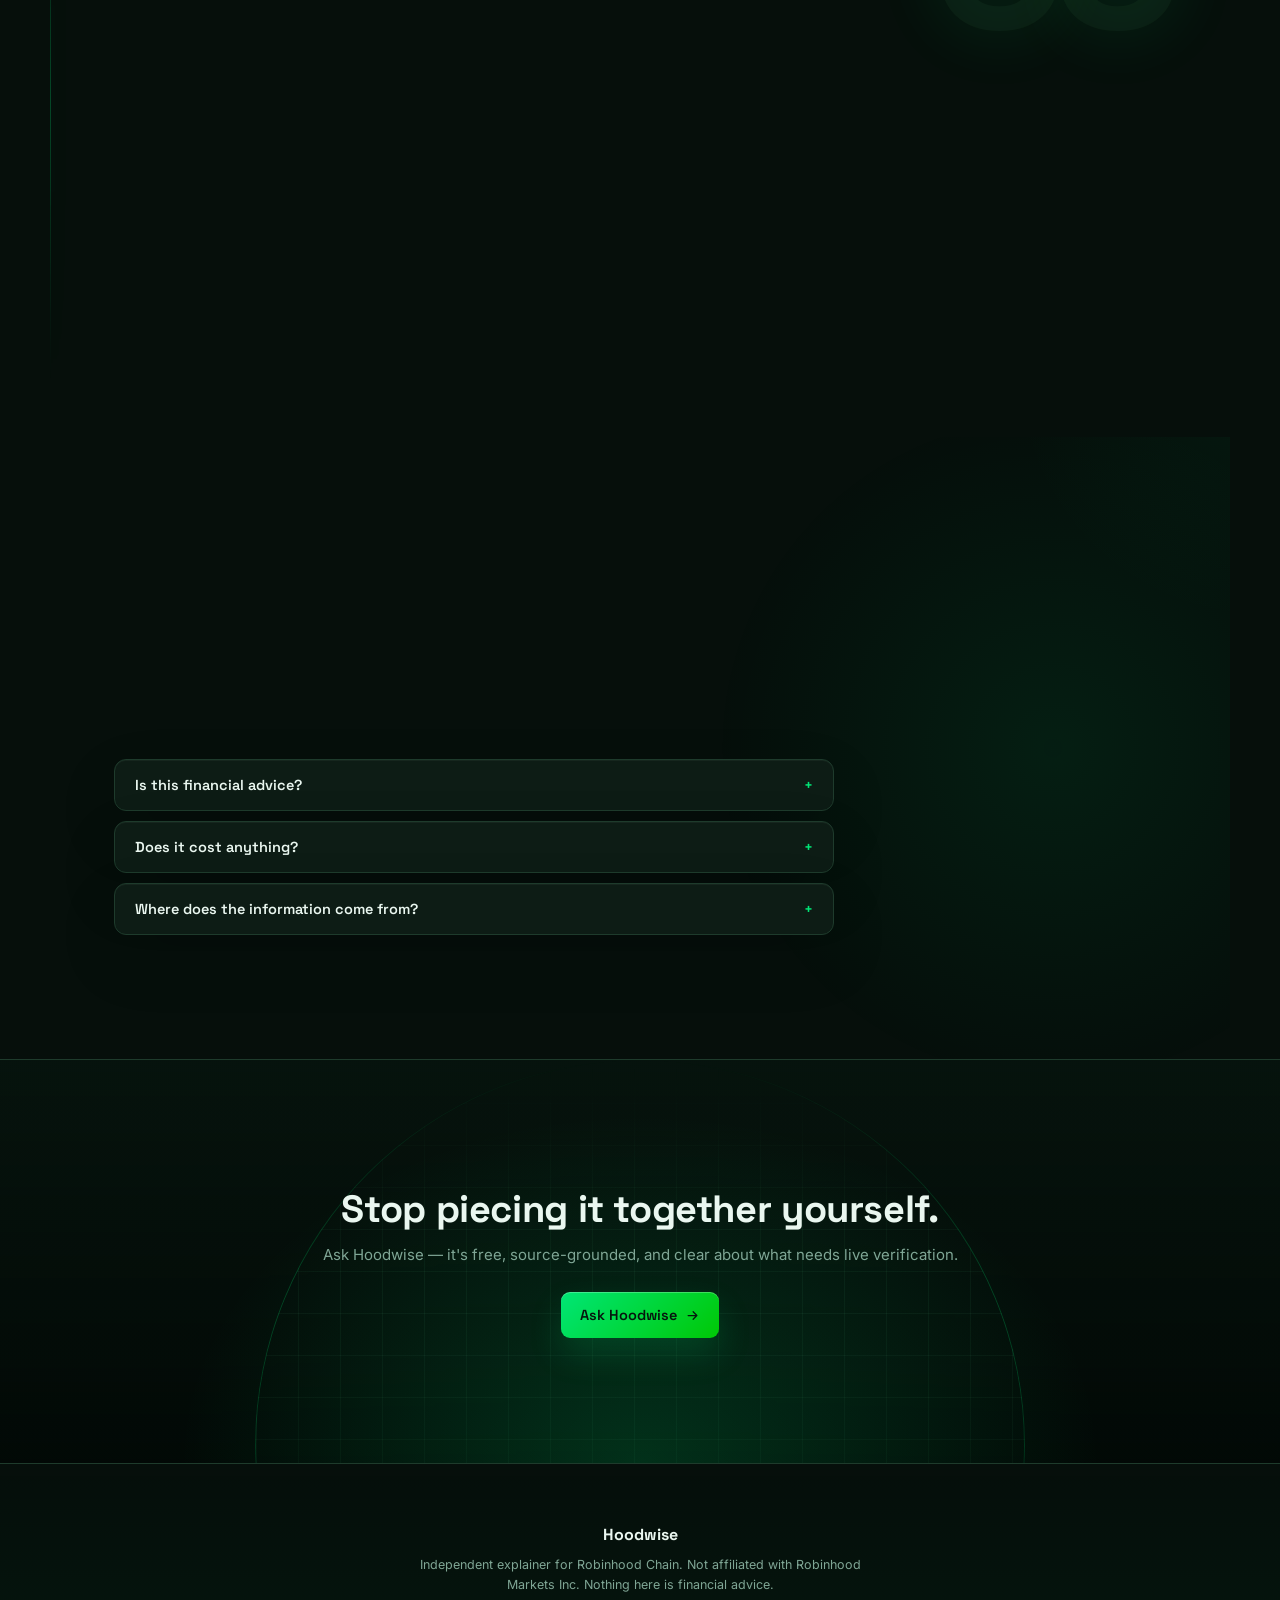
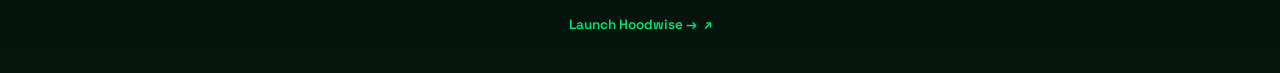
==== commit d9db8be6: "feat: tambah CA address dan BUY button di landing page" ====
--- a/index.html
+++ b/index.html
@@ -70,9 +70,9 @@
         <h1 class="hw-hero-item"><span class="hero-lead">Chain intelligence,</span><br><span>without the noise.</span></h1>
         <div class="hero-command hw-hero-item" aria-label="Hoodwise signal status"><span class="command-prompt">//</span><span id="heroCommandText">DECODING CAPITAL MARKETS ONCHAIN</span><i></i></div>
         <p class="hero-sub hw-hero-item">Hoodwise turns Robinhood Chain’s moving parts into the answer that matters — sourced, legible, and never padded with noise.</p>
-        <div class="hero-actions hw-hero-item">
+        <div class="hero-token hw-hero-item" style="display:flex;align-items:center;gap:10px;flex-wrap:wrap;background:#0c1a12;border:1px solid #1a2e1f;border-radius:10px;padding:10px 16px;font-family:'JetBrains Mono',monospace;font-size:12px;"><span style="color:#5a7a62;text-transform:uppercase;letter-spacing:.1em;">CA</span><span style="color:#00e676;word-break:break-all;">0XXXXXXXXXXXXXXXXX</span></div><div class="hero-actions hw-hero-item">
           <a href="/app" class="btn-primary" data-transition>Open the briefing <svg viewBox="0 0 24 24" width="15" height="15"><path d="M5 12h14M13 6l6 6-6 6" stroke="currentColor" stroke-width="2" fill="none" stroke-linecap="round" stroke-linejoin="round"/></svg></a>
-          <button type="button" class="btn-secondary section-cta" data-scroll-target="knows">Explore coverage</button>
+          <button type="button" class="btn-secondary section-cta" data-scroll-target="knows">Explore coverage</button><a href="https://app.virtuals.io" target="_blank" rel="noopener noreferrer" class="btn-primary" style="background:#00e676;color:#06150e;text-decoration:none;">BUY →</a>
         </div>
         <div class="hero-proof hw-hero-item">
           <span><b>01</b> focused chain</span><span><b>24/7</b> explainers</span><span><b>0</b> wallet access</span>
--- a/shared.css
+++ b/shared.css
@@ -0,0 +1,75 @@
+/* Custom cursor — only active when hw-custom-cursor class is set by cursor.js
+   (i.e. never on touch devices, never when reduced-motion is requested) */
+.hw-custom-cursor, .hw-custom-cursor * { cursor: none !important; }
+
+.hw-cursor-dot, .hw-cursor-ring {
+  position: fixed;
+  top: 0; left: 0;
+  pointer-events: none;
+  z-index: 9999;
+  border-radius: 50%;
+  transform: translate(-100px, -100px);
+  will-change: transform;
+}
+.hw-cursor-dot {
+  width: 6px; height: 6px;
+  background: var(--primary, #00e676);
+  margin: -3px 0 0 -3px;
+  box-shadow: 0 0 10px rgba(0,230,118,0.7);
+}
+.hw-cursor-ring {
+  width: 34px; height: 34px;
+  margin: -17px 0 0 -17px;
+  border: 1.5px solid rgba(0,230,118,0.55);
+  transition: width 0.2s ease, height 0.2s ease, margin 0.2s ease, border-color 0.2s ease, background 0.2s ease;
+}
+.hw-cursor-ring.hw-cursor-hover {
+  width: 52px; height: 52px;
+  margin: -26px 0 0 -26px;
+  background: rgba(0,230,118,0.08);
+  border-color: var(--primary, #00e676);
+}
+.hw-cursor-ring.hw-cursor-down {
+  width: 26px; height: 26px;
+  margin: -13px 0 0 -13px;
+}
+
+/* Reveal-on-scroll utility, used across the landing page */
+.hw-reveal {
+  opacity: 0;
+  transform: translateY(22px);
+  transition: opacity 0.7s cubic-bezier(0.16,1,0.3,1), transform 0.7s cubic-bezier(0.16,1,0.3,1);
+}
+.hw-reveal.hw-visible {
+  opacity: 1;
+  transform: translateY(0);
+}
+@media (prefers-reduced-motion: reduce) {
+  .hw-reveal { opacity: 1; transform: none; transition: none; }
+}
+
+/* Smooth fade transition when navigating between landing <-> app */
+.hw-page-transition {
+  position: fixed; inset: 0; z-index: 9998;
+  background: var(--bg, #060f0b);
+  opacity: 0;
+  pointer-events: none;
+  transition: opacity 0.38s ease;
+}
+.hw-page-transition.hw-transition-active {
+  opacity: 1;
+  pointer-events: all;
+}
+
+/* Page load fade-in (avoids an abrupt flash when a page is entered via transition) */
+body { animation: hwPageIn 0.35s ease; }
+@keyframes hwPageIn { from { opacity: 0; } to { opacity: 1; } }
+
+/* Keyboard-accessible focus states, styled to match the brand rather than the
+   browser default, visible only for keyboard users (not on mouse click) */
+:focus { outline: none; }
+:focus-visible {
+  outline: 2px solid var(--primary, #00e676);
+  outline-offset: 2px;
+  border-radius: 4px;
+}
--- a/landing.css
+++ b/landing.css
@@ -0,0 +1,4230 @@
+* {
+    box-sizing: border-box;
+    margin: 0;
+    padding: 0;
+}
+
+:root {
+    --bg: #060f0b;
+    --bg-2: #0a1712;
+    --surface: #0d1c15;
+    --border: #1e3b2c;
+    --primary: #00e676;
+    --primary-dim: #00c805;
+    --mint: #9effcb;
+    --text: #eaf7f0;
+    --text-muted: #7fa695;
+}
+
+html {
+    scroll-behavior: smooth;
+}
+
+body {
+    background: var(--bg);
+    color: var(--text);
+    font-family: 'Inter', sans-serif;
+    overflow-x: hidden;
+}
+
+a {
+    color: inherit;
+    text-decoration: none;
+}
+
+/* ---------- Nav ---------- */
+.nav {
+    position: fixed;
+    top: 0;
+    left: 0;
+    right: 0;
+    z-index: 50;
+    display: flex;
+    align-items: center;
+    justify-content: space-between;
+    padding: 20px clamp(20px, 5vw, 64px);
+    background: linear-gradient(to bottom, rgba(6,15,11,0.9), rgba(6,15,11,0));
+    backdrop-filter: blur(6px);
+}
+
+.nav-brand {
+    display: flex;
+    align-items: center;
+    gap: 9px;
+    font-family: 'Space Grotesk', sans-serif;
+    font-weight: 700;
+    font-size: 16px;
+}
+
+.nav-mark {
+    width: 28px;
+    height: 28px;
+}
+
+.nav-links {
+    display: flex;
+    gap: 28px;
+    font-size: 13.5px;
+    color: var(--text-muted);
+}
+
+.nav-cta {
+    border: 1px solid var(--border);
+    padding: 8px 16px;
+    border-radius: 10px;
+    font-family: 'Space Grotesk', sans-serif;
+    font-size: 13px;
+    font-weight: 600;
+    transition: border-color 0.2s, color 0.2s;
+}
+
+.nav-cta:hover {
+    border-color: var(--primary);
+    color: var(--primary);
+}
+
+.nav-links a {
+    position: relative;
+    padding-bottom: 4px;
+    transition: color 0.2s;
+}
+
+.nav-links a::after {
+    content: '';
+    position: absolute;
+    left: 0;
+    bottom: 0;
+    height: 1px;
+    width: 0;
+    background: var(--primary);
+    transition: width 0.25s ease;
+}
+
+.nav-links a:hover::after, .nav-links a.active::after {
+    width: 100%;
+}
+
+.nav-links a.active {
+    color: var(--primary);
+}
+
+.nav-burger {
+    display: none;
+    flex-direction: column;
+    justify-content: center;
+    gap: 5px;
+    width: 34px;
+    height: 34px;
+    background: none;
+    border: none;
+    cursor: pointer;
+}
+
+.nav-burger span {
+    display: block;
+    width: 20px;
+    height: 1.5px;
+    background: var(--text);
+    transition: transform 0.25s ease, opacity 0.2s ease;
+    margin: 0 auto;
+}
+
+.nav-burger.open span:nth-child(1) {
+    transform: translateY(6.5px) rotate(45deg);
+}
+
+.nav-burger.open span:nth-child(2) {
+    opacity: 0;
+}
+
+.nav-burger.open span:nth-child(3) {
+    transform: translateY(-6.5px) rotate(-45deg);
+}
+
+.mobile-menu {
+    position: fixed;
+    top: 0;
+    right: 0;
+    height: 100vh;
+    width: min(78vw, 320px);
+    background: var(--bg-2);
+    border-left: 1px solid var(--border);
+    z-index: 60;
+    display: flex;
+    flex-direction: column;
+    gap: 4px;
+    padding: 90px 28px 28px;
+    transform: translateX(100%);
+    transition: transform 0.35s cubic-bezier(0.16,1,0.3,1);
+}
+
+.mobile-menu.open {
+    transform: translateX(0);
+}
+
+.mobile-menu a {
+    padding: 14px 4px;
+    border-bottom: 1px solid var(--border);
+    font-size: 15px;
+}
+
+.mobile-menu .mobile-cta {
+    margin-top: 18px;
+    color: var(--primary);
+    font-weight: 600;
+    border: none;
+}
+
+@media (max-width: 700px) {
+    .nav-links {
+        display: none;
+    }
+
+    .nav-cta {
+        display: none;
+    }
+
+    .nav-burger {
+        display: flex;
+    }
+}
+
+@media (min-width: 701px) {
+    .mobile-menu {
+        display: none;
+    }
+}
+
+/* ---------- Hero ---------- */
+.hero {
+    position: relative;
+    min-height: 100vh;
+    display: flex;
+    align-items: center;
+    justify-content: center;
+    padding: 100px 24px 60px;
+    overflow: hidden;
+}
+
+#heroCanvas {
+    position: absolute;
+    inset: 0;
+    width: 100%;
+    height: 100%;
+    opacity: 0.55;
+}
+
+.hero-inner {
+    position: relative;
+    z-index: 2;
+    max-width: 780px;
+    text-align: center;
+}
+
+.hw-hero-item {
+    opacity: 0;
+    transform: translateY(18px);
+    transition: opacity 0.7s cubic-bezier(0.16,1,0.3,1), transform 0.7s cubic-bezier(0.16,1,0.3,1);
+}
+
+.hw-hero-item.hw-hero-in {
+    opacity: 1;
+    transform: translateY(0);
+}
+
+@media (prefers-reduced-motion: reduce) {
+    .hw-hero-item {
+        opacity: 1;
+        transform: none;
+    }
+}
+
+.eyebrow {
+    font-family: 'JetBrains Mono', monospace;
+    font-size: 11px;
+    letter-spacing: 0.1em;
+    color: var(--text-muted);
+    margin-bottom: 22px;
+}
+
+.hero h1 {
+    font-family: 'Space Grotesk', sans-serif;
+    font-weight: 700;
+    font-size: clamp(36px, 6vw, 68px);
+    line-height: 1.08;
+    letter-spacing: -0.02em;
+}
+
+.hero h1 span {
+    color: var(--primary);
+    text-shadow: 0 0 30px rgba(0,230,118,0.35);
+}
+
+.hero-sub {
+    margin: 24px auto 0;
+    max-width: 560px;
+    font-size: 16.5px;
+    line-height: 1.65;
+    color: var(--text-muted);
+}
+
+.hero-actions {
+    display: flex;
+    gap: 14px;
+    justify-content: center;
+    margin-top: 36px;
+    flex-wrap: wrap;
+}
+
+.btn-primary {
+    display: inline-flex;
+    align-items: center;
+    gap: 8px;
+    background: linear-gradient(135deg, var(--primary), var(--primary-dim));
+    color: #06150e;
+    padding: 13px 22px;
+    border-radius: 12px;
+    font-family: 'Space Grotesk', sans-serif;
+    font-weight: 600;
+    font-size: 14.5px;
+    transition: filter 0.2s, transform 0.15s;
+}
+
+.btn-primary:hover {
+    filter: brightness(1.1);
+    transform: translateY(-1px);
+}
+
+.btn-secondary {
+    display: inline-flex;
+    align-items: center;
+    border: 1px solid var(--border);
+    padding: 13px 22px;
+    border-radius: 12px;
+    font-family: 'Space Grotesk', sans-serif;
+    font-weight: 600;
+    font-size: 14.5px;
+    color: var(--text-muted);
+    transition: border-color 0.2s, color 0.2s;
+}
+
+.btn-secondary:hover {
+    border-color: var(--primary-dim);
+    color: var(--primary);
+}
+
+/* ---------- Ticker ---------- */
+.ticker {
+    border-top: 1px solid var(--border);
+    border-bottom: 1px solid var(--border);
+    background: var(--bg-2);
+    overflow: hidden;
+    padding: 14px 0;
+}
+
+.ticker-track {
+    display: flex;
+    gap: 40px;
+    width: max-content;
+    animation: tickerScroll 22s linear infinite;
+    font-family: 'JetBrains Mono', monospace;
+    font-size: 12px;
+    letter-spacing: 0.06em;
+    color: var(--text-muted);
+    white-space: nowrap;
+}
+
+.ticker-track span::before {
+    content: '●';
+    color: var(--primary);
+    margin-right: 10px;
+    font-size: 8px;
+}
+
+@keyframes tickerScroll {
+    from {
+        transform: translateX(0);
+    }
+
+    to {
+        transform: translateX(-50%);
+    }
+}
+
+/* ---------- Sections ---------- */
+section {
+    padding: 100px clamp(20px, 5vw, 64px);
+    max-width: 1180px;
+    margin: 0 auto;
+}
+
+.section-head {
+    max-width: 620px;
+    margin-bottom: 52px;
+}
+
+.section-eyebrow {
+    font-family: 'JetBrains Mono', monospace;
+    font-size: 11px;
+    letter-spacing: 0.1em;
+    color: var(--primary);
+    margin-bottom: 14px;
+}
+
+.section-head h2 {
+    font-family: 'Space Grotesk', sans-serif;
+    font-weight: 600;
+    font-size: clamp(26px, 3.6vw, 38px);
+    letter-spacing: -0.01em;
+}
+
+.section-head p {
+    margin-top: 14px;
+    color: var(--text-muted);
+    font-size: 15px;
+    line-height: 1.6;
+}
+
+/* Card grid */
+.card-grid {
+    display: grid;
+    grid-template-columns: repeat(3, 1fr);
+    gap: 18px;
+}
+
+@media (max-width: 900px) {
+    .card-grid {
+        grid-template-columns: repeat(2, 1fr);
+    }
+}
+
+@media (max-width: 620px) {
+    .card-grid {
+        grid-template-columns: 1fr;
+    }
+}
+
+.card {
+    position: relative;
+    background: var(--surface);
+    border: 1px solid var(--border);
+    border-radius: 16px;
+    padding: 26px;
+    overflow: hidden;
+    transition: border-color 0.25s, transform 0.25s;
+}
+
+.card::before {
+    content: '';
+    position: absolute;
+    inset: 0;
+    background: radial-gradient(220px circle at var(--mx, 50%) var(--my, 50%), rgba(0,230,118,0.12), transparent 60%);
+    opacity: 0;
+    transition: opacity 0.3s ease;
+    pointer-events: none;
+}
+
+.card:hover::before {
+    opacity: 1;
+}
+
+.card:hover {
+    border-color: var(--primary-dim);
+    transform: translateY(-3px);
+}
+
+.card-icon {
+    color: var(--primary);
+    font-size: 20px;
+    margin-bottom: 14px;
+}
+
+.card h3 {
+    font-family: 'Space Grotesk', sans-serif;
+    font-weight: 600;
+    font-size: 16.5px;
+    margin-bottom: 8px;
+}
+
+.card p {
+    color: var(--text-muted);
+    font-size: 13.8px;
+    line-height: 1.6;
+}
+
+/* ---------- How it works ---------- */
+.how-steps {
+    display: grid;
+    grid-template-columns: repeat(3, 1fr);
+    gap: 24px;
+    position: relative;
+}
+
+@media (max-width: 800px) {
+    .how-steps {
+        grid-template-columns: 1fr;
+    }
+}
+
+.how-step {
+    position: relative;
+    padding: 8px 4px;
+}
+
+.how-num {
+    font-family: 'JetBrains Mono', monospace;
+    font-size: 13px;
+    color: var(--primary);
+    border: 1px solid var(--border);
+    width: 40px;
+    height: 40px;
+    border-radius: 50%;
+    display: flex;
+    align-items: center;
+    justify-content: center;
+    margin-bottom: 18px;
+    background: var(--surface);
+}
+
+.how-step h3 {
+    font-family: 'Space Grotesk', sans-serif;
+    font-weight: 600;
+    font-size: 17px;
+    margin-bottom: 8px;
+}
+
+.how-step p {
+    color: var(--text-muted);
+    font-size: 14px;
+    line-height: 1.6;
+}
+
+.how-step:not(:last-child)::after {
+    content: '';
+    position: absolute;
+    top: 20px;
+    left: calc(100% - 12px);
+    width: 48px;
+    height: 1px;
+    background: repeating-linear-gradient(to right, var(--border) 0 6px, transparent 6px 12px);
+    display: none;
+}
+
+@media (min-width: 801px) {
+    .how-step:not(:last-child)::after {
+        display: block;
+    }
+}
+
+/* ---------- Why Hoodwise ---------- */
+.why {
+    max-width: none;
+    padding: 90px clamp(20px, 5vw, 64px);
+    background: var(--bg-2);
+    border-top: 1px solid var(--border);
+    border-bottom: 1px solid var(--border);
+}
+
+.why-grid {
+    display: grid;
+    grid-template-columns: 1fr 1fr;
+    gap: 48px;
+    align-items: center;
+    max-width: 1180px;
+    margin: 0 auto;
+}
+
+@media (max-width: 900px) {
+    .why-grid {
+        grid-template-columns: 1fr;
+        gap: 32px;
+    }
+}
+
+.why h2 {
+    font-family: 'Space Grotesk', sans-serif;
+    font-weight: 600;
+    font-size: clamp(22px, 3vw, 30px);
+    margin: 14px 0;
+    letter-spacing: -0.01em;
+}
+
+.why-sub {
+    color: var(--text-muted);
+    font-size: 14.5px;
+    line-height: 1.65;
+}
+
+.why-compare {
+    display: grid;
+    grid-template-columns: 1fr 1fr;
+    gap: 14px;
+}
+
+@media (max-width: 520px) {
+    .why-compare {
+        grid-template-columns: 1fr;
+    }
+}
+
+.why-col {
+    border-radius: 14px;
+    padding: 22px;
+    border: 1px solid var(--border);
+}
+
+.why-col-bad {
+    background: var(--surface);
+}
+
+.why-col-good {
+    background: rgba(0,230,118,0.06);
+    border-color: rgba(0,230,118,0.3);
+}
+
+.why-col-label {
+    font-family: 'JetBrains Mono', monospace;
+    font-size: 11px;
+    letter-spacing: 0.06em;
+    color: var(--text-muted);
+    margin-bottom: 14px;
+}
+
+.why-col-good .why-col-label {
+    color: var(--primary);
+}
+
+.why-col ul {
+    list-style: none;
+    display: flex;
+    flex-direction: column;
+    gap: 10px;
+}
+
+.why-col li {
+    font-size: 13.2px;
+    line-height: 1.5;
+    color: var(--text-muted);
+    padding-left: 16px;
+    position: relative;
+}
+
+.why-col-bad li::before {
+    content: '−';
+    position: absolute;
+    left: 0;
+    color: var(--text-muted);
+}
+
+.why-col-good li {
+    color: var(--text);
+}
+
+.why-col-good li::before {
+    content: '✓';
+    position: absolute;
+    left: 0;
+    color: var(--primary);
+}
+
+/* ---------- Trust strip ---------- */
+.trust-grid {
+    display: grid;
+    grid-template-columns: repeat(4, 1fr);
+    gap: 20px;
+}
+
+@media (max-width: 900px) {
+    .trust-grid {
+        grid-template-columns: repeat(2, 1fr);
+    }
+}
+
+@media (max-width: 520px) {
+    .trust-grid {
+        grid-template-columns: 1fr;
+    }
+}
+
+.trust-item {
+    display: flex;
+    gap: 14px;
+    align-items: flex-start;
+    padding: 20px;
+    border: 1px solid var(--border);
+    border-radius: 14px;
+    background: var(--surface);
+}
+
+.trust-item svg {
+    color: var(--primary);
+    flex-shrink: 0;
+    margin-top: 2px;
+}
+
+.trust-item h4 {
+    font-family: 'Space Grotesk', sans-serif;
+    font-weight: 600;
+    font-size: 14px;
+    margin-bottom: 4px;
+}
+
+.trust-item p {
+    color: var(--text-muted);
+    font-size: 12.5px;
+    line-height: 1.5;
+}
+
+/* ---------- Roadmap teaser ---------- */
+.roadmap-list {
+    display: grid;
+    grid-template-columns: repeat(3, 1fr);
+    gap: 18px;
+}
+
+@media (max-width: 800px) {
+    .roadmap-list {
+        grid-template-columns: 1fr;
+    }
+}
+
+.roadmap-item {
+    background: var(--surface);
+    border: 1px solid var(--border);
+    border-radius: 14px;
+    padding: 22px;
+}
+
+.roadmap-tag {
+    display: inline-block;
+    font-family: 'JetBrains Mono', monospace;
+    font-size: 10.5px;
+    letter-spacing: 0.05em;
+    color: var(--primary);
+    background: rgba(0,230,118,0.1);
+    border: 1px solid rgba(0,230,118,0.25);
+    padding: 3px 9px;
+    border-radius: 20px;
+    margin-bottom: 14px;
+}
+
+.roadmap-item h4 {
+    font-family: 'Space Grotesk', sans-serif;
+    font-weight: 600;
+    font-size: 15px;
+    margin-bottom: 6px;
+}
+
+.roadmap-item p {
+    color: var(--text-muted);
+    font-size: 13px;
+    line-height: 1.55;
+}
+
+.roadmap-tag-shipped {
+    background: var(--primary);
+    color: #06150e;
+    border-color: var(--primary);
+    font-weight: 600;
+}
+
+/* ---------- Final CTA banner ---------- */
+.final-cta {
+    max-width: none;
+    text-align: center;
+    padding: 90px 24px;
+    background: radial-gradient(60% 100% at 50% 100%, rgba(0,230,118,0.1), transparent 70%);
+    border-top: 1px solid var(--border);
+}
+
+.final-cta h2 {
+    font-family: 'Space Grotesk', sans-serif;
+    font-weight: 700;
+    font-size: clamp(26px, 4vw, 38px);
+    margin-bottom: 12px;
+    letter-spacing: -0.01em;
+}
+
+.final-cta p {
+    color: var(--text-muted);
+    font-size: 15px;
+    margin-bottom: 28px;
+}
+
+/* Preview window */
+.preview-window {
+    background: var(--surface);
+    border: 1px solid var(--border);
+    border-radius: 16px;
+    overflow: hidden;
+    max-width: 640px;
+    box-shadow: 0 30px 80px rgba(0,0,0,0.4);
+}
+
+.preview-bar {
+    display: flex;
+    gap: 7px;
+    padding: 14px 16px;
+    border-bottom: 1px solid var(--border);
+}
+
+.preview-bar span {
+    width: 10px;
+    height: 10px;
+    border-radius: 50%;
+    background: var(--border);
+}
+
+.preview-body {
+    padding: 22px;
+    display: flex;
+    flex-direction: column;
+    gap: 14px;
+}
+
+.pv-row {
+    padding: 11px 15px;
+    border-radius: 12px;
+    font-size: 13.8px;
+    line-height: 1.55;
+    max-width: 88%;
+    min-height: 20px;
+}
+
+.pv-user {
+    align-self: flex-end;
+    background: rgba(0,230,118,0.1);
+    border: 1px solid rgba(0,230,118,0.25);
+    color: var(--mint);
+    border-radius: 12px 3px 12px 12px;
+}
+
+.pv-bot {
+    align-self: flex-start;
+    background: var(--bg-2);
+    border: 1px solid var(--border);
+    border-left: 2px solid var(--primary-dim);
+    border-radius: 3px 12px 12px 12px;
+    color: var(--text);
+}
+
+.pv-bot.pv-typing {
+    display: flex;
+    align-items: center;
+    gap: 4px;
+    padding: 15px 15px;
+}
+
+.pv-bot.pv-typing::after {
+    content: '';
+}
+
+.pv-bot.pv-typing {
+    position: relative;
+}
+
+.pv-bot.pv-typing span {
+    display: none;
+}
+
+.preview-body {
+    min-height: 230px;
+}
+
+.pv-bot.pv-typing::before {
+    content: '● ● ●';
+    letter-spacing: 3px;
+    color: var(--primary);
+    font-size: 10px;
+    animation: pvTypingPulse 1s ease-in-out infinite;
+}
+
+@keyframes pvTypingPulse {
+    0%,100% {
+        opacity: 0.3;
+    }
+
+    50% {
+        opacity: 1;
+    }
+}
+
+/* FAQ */
+.faq-list {
+    display: flex;
+    flex-direction: column;
+    gap: 10px;
+    max-width: 720px;
+}
+
+details {
+    background: var(--surface);
+    border: 1px solid var(--border);
+    border-radius: 12px;
+    padding: 16px 20px;
+}
+
+summary {
+    cursor: pointer;
+    font-family: 'Space Grotesk', sans-serif;
+    font-weight: 600;
+    font-size: 14.5px;
+    list-style: none;
+}
+
+summary::-webkit-details-marker {
+    display: none;
+}
+
+summary::after {
+    content: '+';
+    float: right;
+    color: var(--primary);
+}
+
+details[open] summary::after {
+    content: '−';
+}
+
+details p {
+    margin-top: 12px;
+    color: var(--text-muted);
+    font-size: 13.8px;
+    line-height: 1.6;
+}
+
+/* Footer */
+.footer {
+    border-top: 1px solid var(--border);
+    padding: 60px 24px 40px;
+    text-align: center;
+}
+
+.footer-brand {
+    font-family: 'Space Grotesk', sans-serif;
+    font-weight: 700;
+    font-size: 16px;
+    margin-bottom: 10px;
+}
+
+.footer p {
+    color: var(--text-muted);
+    font-size: 12.5px;
+    max-width: 480px;
+    margin: 0 auto 18px;
+    line-height: 1.6;
+}
+
+.footer-cta {
+    color: var(--primary);
+    font-family: 'Space Grotesk', sans-serif;
+    font-weight: 600;
+    font-size: 13.5px;
+}
+
+/* ===== Hoodwise product-grade visual system ===== */
+:root {
+    --ink: #06110d;
+    --panel: rgba(11, 31, 22, .76);
+    --line: rgba(131, 221, 165, .15);
+    --glow: rgba(0, 230, 118, .18);
+}
+
+body {
+    background: radial-gradient(1100px 680px at 52% -10%, rgba(0, 230, 118, .10), transparent 62%), var(--bg);
+}
+
+.nav {
+    padding: 18px clamp(22px, 5vw, 72px);
+    border-bottom: 1px solid transparent;
+    transition: background .3s ease, border-color .3s ease;
+}
+
+.nav::after {
+    content: '';
+    position: absolute;
+    inset: 0;
+    z-index: -1;
+    background: linear-gradient(180deg, rgba(6,15,11,.9), rgba(6,15,11,.22) 75%, transparent);
+    backdrop-filter: blur(14px);
+}
+
+.nav-brand {
+    letter-spacing: -.02em;
+}
+
+.nav-links {
+    gap: 34px;
+    font-family: 'JetBrains Mono', monospace;
+    font-size: 10px;
+    letter-spacing: .05em;
+    text-transform: uppercase;
+}
+
+.nav-cta {
+    border-color: rgba(158,255,203,.22);
+    padding: 10px 17px;
+    box-shadow: inset 0 0 0 1px rgba(0,230,118,.025);
+}
+
+.hero {
+    min-height: 820px;
+    padding: 138px clamp(22px, 5vw, 72px) 88px;
+    align-items: center;
+}
+
+#heroCanvas {
+    opacity: .35;
+    mask-image: linear-gradient(90deg, transparent, #000 18%, #000 82%, transparent);
+}
+
+.hero::before {
+    content: '';
+    position: absolute;
+    inset: 0;
+    background: linear-gradient(90deg, var(--bg) 0%, transparent 28%, transparent 72%, var(--bg) 100%), linear-gradient(0deg, var(--bg) 0%, transparent 30%);
+    pointer-events: none;
+}
+
+.hero-grid {
+    position: relative;
+    z-index: 2;
+    display: grid;
+    grid-template-columns: minmax(0, .95fr) minmax(420px, .8fr);
+    gap: clamp(44px, 7vw, 118px);
+    width: min(1210px, 100%);
+    margin: 0 auto;
+    align-items: center;
+}
+
+.hero-copy {
+    max-width: 650px;
+}
+
+.eyebrow {
+    color: #a7c2b0;
+    font-size: 10px;
+    letter-spacing: .12em;
+    display: flex;
+    align-items: center;
+    gap: 9px;
+    margin-bottom: 28px;
+}
+
+.live-dot {
+    display: inline-block;
+    width: 7px;
+    height: 7px;
+    border-radius: 50%;
+    background: var(--primary);
+    box-shadow: 0 0 0 5px rgba(0,230,118,.11), 0 0 18px var(--primary);
+}
+
+.hero h1 {
+    font-size: clamp(48px, 5.3vw, 78px);
+    line-height: .99;
+    letter-spacing: -.055em;
+    max-width: 650px;
+}
+
+.hero h1 span {
+    display: inline-block;
+    background: linear-gradient(105deg, #baffd3 0%, var(--primary) 48%, #75ffb0 100%);
+    color: transparent;
+    -webkit-background-clip: text;
+    background-clip: text;
+    text-shadow: none;
+}
+
+.hero-sub {
+    text-align: left;
+    margin: 29px 0 0;
+    max-width: 545px;
+    font-size: 16px;
+    color: #8eae9c;
+}
+
+.hero-actions {
+    justify-content: flex-start;
+    margin-top: 36px;
+}
+
+.btn-primary {
+    border-radius: 9px;
+    padding: 14px 19px;
+    box-shadow: 0 16px 34px rgba(0,230,118,.16), inset 0 1px 0 rgba(255,255,255,.25);
+}
+
+.btn-secondary {
+    border-radius: 9px;
+    color: #b5cfbf;
+}
+
+.hero-proof {
+    display: flex;
+    gap: 25px;
+    margin-top: 45px;
+    color: #71917e;
+    font: 10px 'JetBrains Mono', monospace;
+    text-transform: uppercase;
+    letter-spacing: .045em;
+}
+
+.hero-proof span {
+    display: flex;
+    align-items: baseline;
+    gap: 6px;
+}
+
+.hero-proof b {
+    color: #c7f7d8;
+    font-size: 14px;
+    font-weight: 500;
+}
+
+.hero-orbit {
+    position: absolute;
+    border-radius: 50%;
+    border: 1px solid rgba(0,230,118,.11);
+    pointer-events: none;
+}
+
+.hero-orbit-a {
+    width: 680px;
+    height: 680px;
+    right: -170px;
+    top: 88px;
+    box-shadow: inset 0 0 100px rgba(0,230,118,.025);
+}
+
+.hero-orbit-b {
+    width: 430px;
+    height: 430px;
+    right: -42px;
+    top: 214px;
+    border-color: rgba(158,255,203,.08);
+}
+
+.signal-console {
+    border: 1px solid rgba(132, 243, 176, .22);
+    border-radius: 18px;
+    overflow: hidden;
+    background: linear-gradient(145deg, rgba(18,49,34,.9), rgba(7,23,16,.84));
+    box-shadow: 0 40px 100px rgba(0,0,0,.42), 0 0 0 1px rgba(0,230,118,.035) inset, 0 0 80px rgba(0,230,118,.06);
+    transform: perspective(1200px) rotateY(-4deg) rotateX(2deg);
+}
+
+.console-top, .console-footer {
+    display: flex;
+    align-items: center;
+    justify-content: space-between;
+    padding: 15px 19px;
+    border-bottom: 1px solid var(--line);
+    font: 10px 'JetBrains Mono', monospace;
+    letter-spacing: .075em;
+}
+
+.console-kicker {
+    color: #b7d6c3;
+    display: flex;
+    align-items: center;
+    gap: 8px;
+}
+
+.console-kicker i {
+    width: 8px;
+    height: 8px;
+    border-radius: 2px;
+    background: var(--primary);
+    display: inline-block;
+    box-shadow: 0 0 12px var(--primary);
+}
+
+.console-status {
+    color: var(--primary);
+}
+
+.console-grid {
+    display: grid;
+    grid-template-columns: 1fr 156px;
+    min-height: 330px;
+}
+
+.console-main {
+    padding: 28px 28px 25px;
+}
+
+.console-label {
+    color: #7fa895;
+    font: 10px 'JetBrains Mono',monospace;
+    letter-spacing: .1em;
+}
+
+.console-main h2 {
+    font: 600 clamp(23px,2.2vw,31px)/1.1 'Space Grotesk',sans-serif;
+    letter-spacing: -.035em;
+    margin: 19px 0 15px;
+}
+
+.console-main p {
+    color: #9fc3ae;
+    line-height: 1.7;
+    font-size: 13px;
+}
+
+.console-source {
+    margin-top: 26px;
+    color: #c2f7d5;
+    font: 10px 'JetBrains Mono',monospace;
+    padding: 10px 12px;
+    border: 1px solid rgba(0,230,118,.17);
+    border-radius: 7px;
+    background: rgba(0,230,118,.045);
+    display: inline-flex;
+    gap: 7px;
+}
+
+.console-source span {
+    color: var(--primary);
+    font-size: 13px;
+    line-height: .65;
+}
+
+.console-rail {
+    border-left: 1px solid var(--line);
+    display: flex;
+    flex-direction: column;
+}
+
+.console-rail div {
+    flex: 1;
+    padding: 20px 16px;
+    border-bottom: 1px solid var(--line);
+    display: flex;
+    flex-direction: column;
+    gap: 6px;
+}
+
+.console-rail div:last-child {
+    border-bottom: 0
+}
+
+.console-rail span {
+    color: #668d77;
+    font: 10px 'JetBrains Mono',monospace;
+}
+
+.console-rail b {
+    color: #d5f6e0;
+    font: 600 10px 'JetBrains Mono',monospace;
+    letter-spacing: .05em;
+}
+
+.console-rail em {
+    color: #8cb09a;
+    font-size: 10px;
+    font-style: normal;
+}
+
+.console-footer {
+    padding: 13px 19px;
+    border-top: 1px solid var(--line);
+    border-bottom: 0;
+    color: #709681;
+    font-size: 8px;
+}
+
+.console-pulse {
+    display: flex;
+    align-items: center;
+    gap: 3px;
+    height: 14px
+}
+
+.console-pulse i {
+    width: 3px;
+    height: 4px;
+    border-radius: 2px;
+    background: var(--primary);
+    box-shadow: 0 0 6px var(--primary);
+    animation: consolePulse 1.2s ease-in-out infinite
+}
+
+.console-pulse i:nth-child(2) {
+    height: 11px;
+    animation-delay: .16s
+}
+
+.console-pulse i:nth-child(3) {
+    height: 6px;
+    animation-delay: .32s
+}
+
+.console-pulse i:nth-child(4) {
+    height: 13px;
+    animation-delay: .48s
+}
+
+.console-pulse i:nth-child(5) {
+    height: 5px;
+    animation-delay: .64s
+}
+
+@keyframes consolePulse {
+    50% {
+        transform: scaleY(.45);
+        opacity: .45
+    }
+}
+
+.ticker {
+    background: rgba(12,32,23,.74);
+    border-color: rgba(138,221,169,.12);
+    padding: 13px 0;
+}
+
+.ticker-track {
+    font-size: 10px;
+    color: #9bb8a6;
+    letter-spacing: .11em;
+}
+
+.ticker-track span::before {
+    color: var(--primary)
+}
+
+section {
+    padding: 124px clamp(22px, 5vw, 72px);
+}
+
+.section-head {
+    margin-bottom: 58px;
+}
+
+.section-head h2 {
+    font-size: clamp(32px,4vw,50px);
+    letter-spacing: -.04em;
+    line-height: 1.02;
+}
+
+.section-head p {
+    font-size: 15px;
+    max-width: 520px
+}
+
+.section-eyebrow {
+    font-size: 10px;
+    letter-spacing: .12em;
+}
+
+.how {
+    border-bottom: 1px solid rgba(132,243,176,.09);
+}
+
+.how-steps {
+    gap: 0;
+    border: 1px solid var(--line);
+    border-radius: 16px;
+    overflow: hidden;
+    background: rgba(10,27,19,.48);
+}
+
+.how-step {
+    padding: 32px 31px;
+}
+
+.how-step:not(:last-child) {
+    border-right: 1px solid var(--line)
+}
+
+.how-num {
+    width: 30px;
+    height: 30px;
+    font-size: 10px;
+    background: rgba(0,230,118,.07);
+    border-color: rgba(0,230,118,.24);
+}
+
+.how-step h3 {
+    font-size: 20px;
+    letter-spacing: -.025em
+}
+
+.how-step p {
+    font-size: 13px
+}
+
+.how-step:not(:last-child)::after {
+    display: none
+}
+
+.card-grid {
+    grid-template-columns: 1.18fr .82fr 1fr;
+    grid-auto-rows: 190px;
+    gap: 14px;
+}
+
+.card {
+    border-radius: 15px;
+    padding: 25px;
+    background: linear-gradient(145deg,rgba(18,47,34,.8),rgba(9,25,17,.82));
+}
+
+.card:nth-child(1) {
+    grid-row: span 2
+}
+
+.card:nth-child(4) {
+    grid-column: span 2
+}
+
+.card:nth-child(5) {
+    grid-column: span 2
+}
+
+.card::after {
+    content: '';
+    position: absolute;
+    width: 170px;
+    height: 170px;
+    border-radius: 50%;
+    border: 1px solid rgba(0,230,118,.12);
+    right: -64px;
+    bottom: -84px
+}
+
+.card-icon {
+    font: 10px 'JetBrains Mono',monospace;
+    border: 1px solid rgba(0,230,118,.23);
+    border-radius: 6px;
+    width: 28px;
+    height: 28px;
+    display: grid;
+    place-items: center;
+    background: rgba(0,230,118,.08)
+}
+
+.card h3 {
+    font-size: 20px;
+    letter-spacing: -.025em;
+    margin-top: 38px
+}
+
+.card:not(:first-child) h3 {
+    margin-top: 22px
+}
+
+.card p {
+    font-size: 13px;
+    position: relative;
+    z-index: 1
+}
+
+.card:hover {
+    transform: translateY(-4px);
+    box-shadow: 0 24px 48px rgba(0,0,0,.27)
+}
+
+.why {
+    background: linear-gradient(110deg,#0b1e15,#07110d);
+    border-color: var(--line)
+}
+
+.why h2 {
+    font-size: clamp(30px,3.5vw,46px);
+    line-height: 1.05;
+    letter-spacing: -.035em
+}
+
+.why-compare {
+    gap: 10px
+}
+
+.why-col {
+    border-radius: 13px;
+    padding: 26px
+}
+
+.why-col-good {
+    box-shadow: inset 0 0 0 1px rgba(0,230,118,.06),0 20px 50px rgba(0,230,118,.05)
+}
+
+.preview-window {
+    max-width: 800px;
+    border-radius: 18px;
+    background: linear-gradient(145deg,#10251a,#091610);
+    box-shadow: 0 32px 80px rgba(0,0,0,.38)
+}
+
+.preview-bar {
+    background: rgba(0,0,0,.14)
+}
+
+.preview-body {
+    min-height: 255px
+}
+
+.trust-grid {
+    gap: 12px
+}
+
+.trust-item {
+    border-radius: 13px;
+    background: rgba(12,31,22,.64);
+    padding: 22px
+}
+
+.roadmap-list {
+    gap: 12px
+}
+
+.roadmap-item {
+    border-radius: 13px;
+    background: rgba(12,31,22,.64);
+    padding: 25px
+}
+
+.roadmap-tag {
+    font-size: 9px
+}
+
+.final-cta {
+    padding: 125px 24px;
+    background: radial-gradient(45% 100% at 50% 100%,rgba(0,230,118,.18),transparent 70%)
+}
+
+.footer {
+    background: #050d09
+}
+
+@media (max-width: 900px) {
+    .hero {
+        min-height:auto;
+        padding-top: 140px
+    }
+
+    .hero-grid {
+        grid-template-columns: 1fr;
+        gap: 58px
+    }
+
+    .hero-copy {
+        max-width: 680px
+    }
+
+    .signal-console {
+        max-width: 650px;
+        width: 100%;
+        transform: none
+    }
+
+    .card-grid {
+        grid-template-columns: repeat(2,1fr);
+        grid-auto-rows: auto
+    }
+
+    .card,.card:nth-child(1),.card:nth-child(4),.card:nth-child(5) {
+        grid-row: auto;
+        grid-column: auto;
+        min-height: 210px
+    }
+
+    .card h3,.card:not(:first-child) h3 {
+        margin-top: 30px
+    }
+}
+
+@media (max-width: 620px) {
+    .hero {
+        padding:125px 20px 70px
+    }
+
+    .hero h1 {
+        font-size: 49px
+    }
+
+    .hero-proof {
+        gap: 14px;
+        flex-wrap: wrap
+    }
+
+    .console-grid {
+        grid-template-columns: 1fr
+    }
+
+    .console-rail {
+        border-left: 0;
+        border-top: 1px solid var(--line);
+        flex-direction: row
+    }
+
+    .console-rail div {
+        padding: 14px 12px;
+        border-bottom: 0;
+        border-right: 1px solid var(--line)
+    }
+
+    .console-main {
+        padding: 23px
+    }
+
+    .console-main h2 {
+        font-size: 25px
+    }
+
+    .console-footer {
+        font-size: 7px
+    }
+
+    .card-grid {
+        grid-template-columns: 1fr
+    }
+
+    .how-steps {
+        grid-template-columns: 1fr
+    }
+
+    .how-step:not(:last-child) {
+        border-right: 0;
+        border-bottom: 1px solid var(--line)
+    }
+
+    section {
+        padding: 86px 20px
+    }
+
+    .nav {
+        padding: 16px 20px
+    }
+
+    .hero-orbit {
+        display: none
+    }
+}
+
+/* ===== Landing motion system ===== */
+.nav {
+    overflow: visible;
+    transition: padding .28s ease,background .28s ease,border-color .28s ease;
+}
+
+.nav.nav-scrolled {
+    padding-top: 13px;
+    padding-bottom: 13px;
+    background: rgba(5,14,9,.78);
+    border-bottom-color: rgba(121,233,159,.12);
+}
+
+.nav-progress {
+    position: absolute;
+    left: 0;
+    right: 0;
+    bottom: -1px;
+    height: 1px;
+    transform: scaleX(0);
+    transform-origin: left;
+    background: linear-gradient(90deg,transparent,var(--primary),transparent);
+    box-shadow: 0 0 12px var(--primary);
+}
+
+.signal-console {
+    --console-rx: 0deg;
+    --console-ry: 0deg;
+    --console-glow-x: 50%;
+    --console-glow-y: 50%;
+    transform: perspective(1200px) rotateY(calc(-4deg + var(--console-ry))) rotateX(calc(2deg + var(--console-rx)));
+    transition: transform .35s cubic-bezier(.16,1,.3,1),box-shadow .35s ease,border-color .35s ease;
+}
+
+.signal-console::before {
+    content: '';
+    position: absolute;
+    inset: 0;
+    z-index: 0;
+    pointer-events: none;
+    opacity: 0;
+    background: radial-gradient(360px circle at var(--console-glow-x) var(--console-glow-y),rgba(142,255,186,.13),transparent 60%);
+    transition: opacity .3s ease;
+}
+
+.signal-console:hover {
+    border-color: rgba(115,255,170,.44);
+    box-shadow: 0 48px 115px rgba(0,0,0,.5),0 0 70px rgba(0,230,118,.1);
+}
+
+.signal-console:hover::before {
+    opacity: 1;
+}
+
+.signal-console>* {
+    position: relative;
+    z-index: 1;
+}
+
+.card {
+    transition: border-color .35s ease,transform .35s cubic-bezier(.16,1,.3,1),box-shadow .35s ease,background .35s ease;
+}
+
+.card:hover {
+    background: linear-gradient(145deg,rgba(22,60,41,.9),rgba(9,25,17,.92));
+}
+
+.how-step {
+    transition: background .3s ease;
+}
+
+.how-step:hover {
+    background: rgba(0,230,118,.035);
+}
+
+.trust-item,.roadmap-item,.why-col {
+    transition: transform .3s cubic-bezier(.16,1,.3,1),border-color .3s ease,box-shadow .3s ease;
+}
+
+.trust-item:hover,.roadmap-item:hover {
+    transform: translateY(-4px);
+    border-color: rgba(101,255,164,.34);
+    box-shadow: 0 20px 42px rgba(0,0,0,.18);
+}
+
+.roadmap-tag-shipped {
+    box-shadow: 0 0 22px rgba(0,230,118,.2);
+}
+
+@media (prefers-reduced-motion:reduce) {
+    .nav,.signal-console,.card,.how-step,.trust-item,.roadmap-item {
+        transition: none !important;
+    }
+
+    .signal-console {
+        transform: none;
+    }
+}
+
+/* Keep anchor destinations clear of the fixed navigation. */
+section[id] {
+    scroll-margin-top: 92px;
+}
+
+/* ===== Cinematic Hoodwise pass: original spatial motion and materials ===== */
+html {
+    background: #050d09;
+}
+
+body::before {
+    content: '';
+    position: fixed;
+    inset: 0;
+    pointer-events: none;
+    z-index: 90;
+    opacity: .035;
+    background-image: url("data:image/svg+xml,%3Csvg viewBox='0 0 160 160' xmlns='http://www.w3.org/2000/svg'%3E%3Cfilter id='n'%3E%3CfeTurbulence type='fractalNoise' baseFrequency='.95' numOctaves='3' stitchTiles='stitch'/%3E%3C/filter%3E%3Crect width='100%25' height='100%25' filter='url(%23n)' opacity='.85'/%3E%3C/svg%3E");
+    mix-blend-mode: screen;
+}
+
+.hero {
+    --hero-x: 50%;
+    --hero-y: 50%;
+    isolation: isolate;
+    background: radial-gradient(540px circle at var(--hero-x) var(--hero-y),rgba(0,230,118,.11),transparent 62%);
+}
+
+.hero::after {
+    content: '';
+    position: absolute;
+    inset: 0;
+    z-index: 0;
+    pointer-events: none;
+    opacity: .42;
+    background: linear-gradient(90deg,rgba(5,13,9,.82),transparent 19%,transparent 81%,rgba(5,13,9,.82)),repeating-linear-gradient(90deg,transparent 0,transparent calc(100% / 12 - 1px),rgba(126,238,161,.08) calc(100% / 12 - 1px),rgba(126,238,161,.08) calc(100% / 12));
+    mask-image: linear-gradient(to bottom,black,transparent 92%);
+}
+
+.hero-grid {
+    z-index: 3;
+}
+
+.hero-copy {
+    position: relative;
+}
+
+.hero-copy::after {
+    content: 'HOODWISE / SIGNAL INTERPRETER';
+    display: block;
+    margin-top: 28px;
+    color: rgba(167,218,185,.42);
+    font: 9px 'JetBrains Mono',monospace;
+    letter-spacing: .17em;
+}
+
+.hero h1 {
+    text-wrap: balance;
+    text-shadow: 0 18px 62px rgba(0,0,0,.32);
+}
+
+.hero h1 span {
+    filter: drop-shadow(0 0 20px rgba(0,230,118,.22));
+}
+
+.hero-sub {
+    font-size: 17px;
+    max-width: 570px;
+}
+
+.signal-console {
+    backdrop-filter: blur(14px);
+}
+
+.console-top {
+    background: linear-gradient(90deg,rgba(0,230,118,.075),transparent 50%);
+}
+
+.console-main h2 {
+    text-wrap: balance;
+}
+
+.console-rail div {
+    transition: background .25s ease,transform .25s ease;
+}
+
+.console-rail div:hover {
+    background: rgba(0,230,118,.07);
+    transform: translateX(-3px);
+}
+
+.btn-primary,.btn-secondary,.nav-cta {
+    --tilt-x: 0px;
+    --tilt-y: 0px;
+    will-change: transform;
+}
+
+.hero .btn-primary,.hero .btn-secondary {
+    transform: translate(var(--tilt-x),var(--tilt-y));
+    transition: transform .28s cubic-bezier(.16,1,.3,1),filter .22s ease,box-shadow .22s ease,border-color .22s ease;
+}
+
+.hero .btn-primary:hover {
+    transform: translate(var(--tilt-x),calc(var(--tilt-y) - 3px));
+    box-shadow: 0 22px 46px rgba(0,230,118,.28),inset 0 1px 0 rgba(255,255,255,.3);
+}
+
+.hero .btn-secondary:hover {
+    transform: translate(var(--tilt-x),calc(var(--tilt-y) - 3px));
+}
+
+.ticker {
+    position: relative;
+    overflow: hidden;
+}
+
+.ticker::before,.ticker::after {
+    content: '';
+    position: absolute;
+    top: 0;
+    bottom: 0;
+    z-index: 2;
+    width: 100px;
+    pointer-events: none;
+}
+
+.ticker::before {
+    left: 0;
+    background: linear-gradient(90deg,var(--bg-2),transparent)
+}
+
+.ticker::after {
+    right: 0;
+    background: linear-gradient(270deg,var(--bg-2),transparent)
+}
+
+.section-head h2 {
+    text-wrap: balance;
+}
+
+.section-head {
+    position: relative;
+}
+
+.section-head::after {
+    content: '';
+    display: block;
+    width: 42px;
+    height: 1px;
+    margin-top: 22px;
+    background: linear-gradient(90deg,var(--primary),transparent);
+}
+
+.how-steps,.card-grid,.preview-window {
+    position: relative;
+}
+
+.preview-window::after {
+    content: '';
+    position: absolute;
+    inset: -1px;
+    z-index: -1;
+    border-radius: 18px;
+    background: linear-gradient(140deg,rgba(0,230,118,.36),transparent 35%,transparent 65%,rgba(122,255,177,.2));
+    filter: blur(14px);
+    opacity: .35;
+}
+
+@media (prefers-reduced-motion:reduce) {
+    .hero .btn-primary,.hero .btn-secondary,.console-rail div {
+        transition: none !important;
+        transform: none !important
+    }
+
+    .hero {
+        --hero-x: 50%;
+        --hero-y: 50%
+    }
+}
+
+/* ===== Cinematic section rhythm: hierarchy through atmosphere, not decoration ===== */
+.how,.knows,.preview,.roadmap {
+    position: relative;
+}
+
+.how::before,.knows::before,.preview::before,.roadmap::before {
+    content: '';
+    position: absolute;
+    left: 0;
+    top: 50px;
+    width: 1px;
+    height: calc(100% - 100px);
+    background: linear-gradient(to bottom,transparent,rgba(0,230,118,.26),transparent);
+}
+
+.how::after,.knows::after,.preview::after,.roadmap::after {
+    content: '01';
+    position: absolute;
+    right: clamp(22px,5vw,72px);
+    top: 106px;
+    color: rgba(123,255,170,.045);
+    font: 700 clamp(100px,17vw,240px)/.75 'Space Grotesk',sans-serif;
+    letter-spacing: -.08em;
+    pointer-events: none;
+}
+
+.knows::after {
+    content: '02'
+}
+
+.preview::after {
+    content: '04'
+}
+
+.roadmap::after {
+    content: '05'
+}
+
+.how-steps {
+    box-shadow: 0 30px 80px rgba(0,0,0,.18);
+}
+
+.card-grid {
+    position: relative;
+    z-index: 1;
+}
+
+.card {
+    backdrop-filter: blur(10px);
+}
+
+.why-grid {
+    position: relative;
+}
+
+.why-grid::before {
+    content: 'SIGNAL / CONTEXT / CLARITY';
+    position: absolute;
+    right: 0;
+    top: -31px;
+    color: rgba(154,235,183,.42);
+    font: 9px 'JetBrains Mono',monospace;
+    letter-spacing: .15em;
+}
+
+.trust {
+    position: relative;
+}
+
+.trust::before {
+    content: '';
+    position: absolute;
+    inset: 0;
+    background: radial-gradient(560px circle at 80% 0,rgba(0,230,118,.08),transparent 68%);
+    pointer-events: none;
+}
+
+.trust-grid {
+    position: relative
+}
+
+@media(max-width: 620px) {
+    .how::after,.knows::after,.preview::after,.roadmap::after {
+        font-size:100px;
+        top: 76px
+    }
+
+    .how::before,.knows::before,.preview::before,.roadmap::before {
+        display: none
+    }
+
+    .why-grid::before {
+        position: static;
+        display: block;
+        margin-bottom: 18px
+    }
+}
+
+/* ===== Hero command sequence ===== */
+.hero h1 .hero-lead {
+    display: inline;
+    color: var(--text);
+    background: none;
+    -webkit-text-fill-color: currentColor;
+    filter: none;
+}
+
+.hero-command {
+    display: flex;
+    align-items: center;
+    gap: 10px;
+    width: max-content;
+    max-width: 100%;
+    min-height: 34px;
+    margin-top: 25px;
+    padding: 0 12px;
+    overflow: hidden;
+    color: #adf5c8;
+    border: 1px solid rgba(106,246,159,.24);
+    border-left: 2px solid var(--primary);
+    border-radius: 4px;
+    background: linear-gradient(90deg,rgba(0,230,118,.1),rgba(0,230,118,.025));
+    box-shadow: 0 8px 28px rgba(0,230,118,.06),inset 0 1px 0 rgba(225,255,235,.06);
+    font: 9px 'JetBrains Mono',monospace;
+    letter-spacing: .115em;
+    white-space: nowrap;
+}
+
+.command-prompt {
+    color: var(--primary);
+    font-weight: 700
+}
+
+.hero-command i {
+    width: 5px;
+    height: 12px;
+    background: var(--primary);
+    box-shadow: 0 0 10px var(--primary);
+    animation: commandCursor .85s steps(1) infinite
+}
+
+.hero-command #heroCommandText {
+    transition: opacity .18s ease,transform .18s ease
+}
+
+.hero-command #heroCommandText.is-switching {
+    opacity: 0;
+    transform: translateY(-6px)
+}
+
+@keyframes commandCursor {
+    50% {
+        opacity: 0
+    }
+}
+
+.hero-sub {
+    margin-top: 24px!important
+}
+
+@media(max-width: 620px) {
+    .hero-command {
+        width:100%;
+        font-size: 7px;
+        letter-spacing: .075em;
+        padding: 0 10px
+    }
+
+    .hero h1 .hero-lead {
+        display: inline
+    }
+}
+
+@media(prefers-reduced-motion:reduce) {
+    .hero-command i {
+        animation: none
+    }
+
+    .hero-command #heroCommandText {
+        transition: none
+    }
+}
+
+/* ===== Immersive launch sequence and atmospheric hero ===== */
+.hw-boot {
+    position: fixed;
+    inset: 0;
+    z-index: 10000;
+    display: flex;
+    flex-direction: column;
+    align-items: center;
+    justify-content: center;
+    gap: 19px;
+    background: #040b08;
+    color: #dfffe9;
+    transition: opacity .62s cubic-bezier(.16,1,.3,1),visibility .62s step-end
+}
+
+.hw-boot::before {
+    content: '';
+    position: absolute;
+    inset: 0;
+    opacity: .36;
+    background: repeating-linear-gradient(0deg,rgba(0,230,118,.06) 0 1px,transparent 1px 5px),radial-gradient(540px circle at 50% 52%,rgba(0,230,118,.16),transparent 65%)
+}
+
+.boot-mark,.boot-copy,.boot-track {
+    position: relative
+}
+
+.boot-mark {
+    display: grid;
+    place-items: center;
+    width: 48px;
+    height: 48px;
+    border: 1px solid rgba(0,230,118,.5);
+    box-shadow: 0 0 42px rgba(0,230,118,.28),inset 0 0 22px rgba(0,230,118,.13);
+    color: var(--primary);
+    font: 700 28px/1 'Space Grotesk',sans-serif;
+    animation: bootMark 1.1s cubic-bezier(.16,1,.3,1) both
+}
+
+.boot-copy {
+    display: grid;
+    gap: 7px;
+    text-align: center;
+    font-family: 'JetBrains Mono',monospace;
+    letter-spacing: .15em
+}
+
+.boot-copy span {
+    font-size: 9px;
+    color: #8ec5a3
+}
+
+.boot-copy b {
+    font-size: 11px;
+    font-weight: 500
+}
+
+.boot-track {
+    width: min(250px,58vw);
+    height: 2px;
+    background: rgba(158,255,203,.15);
+    overflow: hidden
+}
+
+.boot-track i {
+    display: block;
+    width: 42%;
+    height: 100%;
+    background: linear-gradient(90deg,transparent,var(--primary),#d4ffe2);
+    box-shadow: 0 0 17px var(--primary);
+    animation: bootTrack 1.15s cubic-bezier(.16,1,.3,1) forwards
+}
+
+.hw-boot.boot-complete {
+    opacity: 0;
+    visibility: hidden
+}
+
+@keyframes bootTrack {
+    from {
+        transform: translateX(-110%)
+    }
+
+    to {
+        transform: translateX(265%)
+    }
+}
+
+@keyframes bootMark {
+    from {
+        opacity: 0;
+        transform: scale(.62) rotate(-18deg)
+    }
+
+    to {
+        opacity: 1;
+        transform: scale(1) rotate(0)
+    }
+}
+
+.hero::before {
+    background: radial-gradient(620px circle at 70% 35%,rgba(0,230,118,.14),transparent 64%),radial-gradient(460px circle at 18% 82%,rgba(0,172,93,.10),transparent 68%),linear-gradient(90deg,var(--bg) 0%,transparent 28%,transparent 72%,var(--bg) 100%),linear-gradient(0deg,var(--bg) 0%,transparent 30%);
+    animation: heroAurora 12s ease-in-out infinite alternate
+}
+
+.hero-orbit-a {
+    animation: orbitDrift 14s ease-in-out infinite alternate
+}
+
+.hero-orbit-b {
+    animation: orbitDrift 10s ease-in-out -3s infinite alternate-reverse
+}
+
+@keyframes heroAurora {
+    0% {
+        filter: hue-rotate(0deg);
+        transform: scale(1)
+    }
+
+    100% {
+        filter: hue-rotate(10deg);
+        transform: scale(1.06)
+    }
+}
+
+@keyframes orbitDrift {
+    0% {
+        transform: translate3d(0,0,0) rotate(0deg)
+    }
+
+    100% {
+        transform: translate3d(-25px,18px,0) rotate(8deg)
+    }
+}
+
+.signal-console {
+    animation: consoleFloat 6s ease-in-out infinite
+}
+
+.hero-copy {
+    animation: copyFloat 7s ease-in-out -1.2s infinite
+}
+
+@keyframes consoleFloat {
+    50% {
+        transform: perspective(1200px) translateY(-10px) rotateY(calc(-4deg + var(--console-ry))) rotateX(calc(2deg + var(--console-rx)))
+    }
+}
+
+@keyframes copyFloat {
+    50% {
+        transform: translateY(-4px)
+    }
+}
+
+@media(prefers-reduced-motion:reduce) {
+    .hw-boot {
+        display: none
+    }
+
+    .hero::before,.hero-orbit-a,.hero-orbit-b,.signal-console,.hero-copy {
+        animation: none!important
+    }
+}
+
+/* ===== Signal deck: a product surface between launch and exploration ===== */
+.signal-deck {
+    position: relative;
+    z-index: 2;
+    max-width: 1180px;
+    margin: 0 auto;
+    padding: 32px clamp(22px,5vw,72px) 10px
+}
+
+.deck-head {
+    display: flex;
+    justify-content: space-between;
+    align-items: center;
+    margin-bottom: 12px;
+    color: #799b87;
+    font: 9px 'JetBrains Mono',monospace;
+    letter-spacing: .11em
+}
+
+.deck-status {
+    color: #b8e7ca
+}
+
+.deck-status i {
+    display: inline-block;
+    width: 6px;
+    height: 6px;
+    margin-right: 7px;
+    border-radius: 50%;
+    background: var(--primary);
+    box-shadow: 0 0 12px var(--primary)
+}
+
+.deck-grid {
+    display: grid;
+    grid-template-columns: 1.35fr .82fr 1fr;
+    min-height: 300px;
+    border: 1px solid rgba(129,231,163,.2);
+    background: linear-gradient(130deg,rgba(13,43,29,.86),rgba(7,19,13,.94));
+    box-shadow: 0 28px 80px rgba(0,0,0,.28),inset 0 1px 0 rgba(231,255,238,.05)
+}
+
+.deck-grid>article {
+    position: relative;
+    padding: 29px;
+    border-right: 1px solid rgba(129,231,163,.14);
+    overflow: hidden
+}
+
+.deck-grid>article:last-child {
+    border: 0
+}
+
+.deck-index {
+    color: #80ba96;
+    font: 9px 'JetBrains Mono',monospace;
+    letter-spacing: .12em
+}
+
+.deck-story h2 {
+    max-width: 420px;
+    margin: 22px 0 14px;
+    font: 600 clamp(25px,3vw,38px)/1.03 'Space Grotesk',sans-serif;
+    letter-spacing: -.045em
+}
+
+.deck-story h2 em {
+    font-style: normal;
+    color: var(--primary)
+}
+
+.deck-story p,.deck-prompt p {
+    color: #91b6a0;
+    font-size: 13px;
+    line-height: 1.65
+}
+
+.deck-route {
+    display: flex;
+    align-items: center;
+    gap: 9px;
+    margin-top: 34px;
+    color: #c7f7d7;
+    font: 9px 'JetBrains Mono',monospace;
+    letter-spacing: .08em
+}
+
+.deck-route b {
+    flex: 1;
+    max-width: 74px;
+    height: 1px;
+    background: linear-gradient(90deg,var(--primary),rgba(0,230,118,.1));
+    position: relative
+}
+
+.deck-route b::after {
+    content: '';
+    position: absolute;
+    right: 0;
+    top: -2px;
+    width: 5px;
+    height: 5px;
+    background: var(--primary);
+    box-shadow: 0 0 10px var(--primary)
+}
+
+.deck-radar {
+    display: flex;
+    flex-direction: column;
+    align-items: center;
+    justify-content: center;
+    background: radial-gradient(circle,rgba(0,230,118,.10),transparent 62%)
+}
+
+.radar-core {
+    position: relative;
+    width: 145px;
+    height: 145px;
+    margin: 18px 0;
+    display: grid;
+    place-items: center;
+    border: 1px solid rgba(0,230,118,.22);
+    border-radius: 50%;
+    animation: radarSpin 16s linear infinite
+}
+
+.radar-core::before,.radar-core::after,.radar-core i {
+    content: '';
+    position: absolute;
+    border: 1px solid rgba(0,230,118,.15);
+    border-radius: 50%
+}
+
+.radar-core::before {
+    inset: 17px
+}
+
+.radar-core::after {
+    inset: 43px
+}
+
+.radar-core i:nth-child(1) {
+    width: 6px;
+    height: 6px;
+    right: 19px;
+    top: 20px;
+    background: var(--primary);
+    box-shadow: 0 0 12px var(--primary)
+}
+
+.radar-core i:nth-child(2) {
+    width: 4px;
+    height: 4px;
+    left: 26px;
+    bottom: 28px;
+    background: #baffd4
+}
+
+.radar-core i:nth-child(3) {
+    inset: 0;
+    border-color: transparent;
+    border-top-color: rgba(186,255,212,.7);
+    transform: rotate(22deg)
+}
+
+.radar-core strong {
+    font: 600 15px 'JetBrains Mono',monospace;
+    color: #d7ffe5;
+    letter-spacing: .1em
+}
+
+.radar-tags {
+    display: flex;
+    flex-wrap: wrap;
+    justify-content: center;
+    gap: 5px
+}
+
+.radar-tags span {
+    padding: 4px 6px;
+    border: 1px solid rgba(123,236,159,.16);
+    color: #91c5a5;
+    font: 7px 'JetBrains Mono',monospace;
+    letter-spacing: .05em
+}
+
+.deck-prompt {
+    background: rgba(0,0,0,.12)
+}
+
+.deck-prompt p {
+    margin: 23px 0
+}
+
+.prompt-options {
+    display: grid;
+    gap: 7px
+}
+
+.prompt-options span {
+    padding: 10px;
+    border-left: 1px solid rgba(0,230,118,.42);
+    background: rgba(0,230,118,.035);
+    color: #c2eed1;
+    font: 10px/1.4 'JetBrains Mono',monospace;
+    transition: transform .25s ease,background .25s ease
+}
+
+.prompt-options span:hover {
+    transform: translateX(5px);
+    background: rgba(0,230,118,.09)
+}
+
+@keyframes radarSpin {
+    to {
+        transform: rotate(360deg)
+    }
+}
+
+.radar-core strong {
+    animation: radarCounter 16s linear infinite
+}
+
+@keyframes radarCounter {
+    to {
+        transform: rotate(-360deg)
+    }
+}
+
+@media(max-width: 850px) {
+    .deck-grid {
+        grid-template-columns:1fr 1fr
+    }
+
+    .deck-prompt {
+        grid-column: span 2;
+        border-top: 1px solid rgba(129,231,163,.14)
+    }
+
+    .deck-grid>article:nth-child(2) {
+        border: 0
+    }
+}
+
+@media(max-width: 620px) {
+    .signal-deck {
+        padding:22px 20px 0
+    }
+
+    .deck-head>span:last-child {
+        display: none
+    }
+
+    .deck-grid {
+        grid-template-columns: 1fr
+    }
+
+    .deck-grid>article,.deck-prompt {
+        grid-column: auto;
+        border-right: 0;
+        border-bottom: 1px solid rgba(129,231,163,.14)
+    }
+
+    .deck-grid>article:last-child {
+        border-bottom: 0
+    }
+
+    .deck-story h2 {
+        font-size: 29px
+    }
+
+    .radar-core {
+        width: 128px;
+        height: 128px
+    }
+
+    .deck-radar {
+        min-height: 245px
+    }
+}
+
+@media(prefers-reduced-motion:reduce) {
+    .radar-core,.radar-core strong {
+        animation: none
+    }
+}
+
+/* ===== Section-specific atmospheres: each scroll feels like a new scene ===== */
+.how {
+    background: radial-gradient(520px circle at 12% 18%,rgba(0,230,118,.09),transparent 64%),repeating-linear-gradient(90deg,rgba(110,238,150,.035) 0 1px,transparent 1px 76px);
+    background-size: auto,76px 76px
+}
+
+.knows {
+    background: radial-gradient(620px circle at 92% 16%,rgba(0,210,105,.10),transparent 62%),linear-gradient(180deg,transparent,rgba(7,28,18,.5) 40%,transparent)
+}
+
+.why {
+    background: radial-gradient(700px circle at 80% 54%,rgba(0,230,118,.11),transparent 66%),linear-gradient(112deg,#0b2016,#06100c 68%)
+}
+
+.preview {
+    background: radial-gradient(580px circle at 14% 62%,rgba(0,230,118,.10),transparent 65%),repeating-linear-gradient(0deg,rgba(146,255,188,.03) 0 1px,transparent 1px 6px)
+}
+
+.trust {
+    background: linear-gradient(90deg,rgba(0,230,118,.035),transparent 23%,transparent 77%,rgba(0,230,118,.035))
+}
+
+.roadmap {
+    background: radial-gradient(680px circle at 48% 15%,rgba(0,230,118,.10),transparent 64%),linear-gradient(180deg,transparent,rgba(6,20,13,.5))
+}
+
+.faq {
+    background: radial-gradient(500px circle at 85% 50%,rgba(0,230,118,.07),transparent 68%)
+}
+
+.how,.knows,.preview,.roadmap {
+    background-attachment: fixed
+}
+
+.how::before,.knows::before,.preview::before,.roadmap::before {
+    box-shadow: 0 0 22px rgba(0,230,118,.24)
+}
+
+.how::after,.knows::after,.preview::after,.roadmap::after {
+    text-shadow: 0 0 64px rgba(0,230,118,.14)
+}
+
+@media(max-width: 900px) {
+    .how,.knows,.preview,.roadmap {
+        background-attachment:scroll
+    }
+}
+
+@media(prefers-reduced-motion:reduce) {
+    .how,.knows,.preview,.roadmap {
+        background-attachment: scroll
+    }
+}
+
+/* ===== Final cohesion pass: one disciplined Hoodwise design system ===== */
+:root {
+    --ease-out: cubic-bezier(.16,1,.3,1);
+    --ease-soft: cubic-bezier(.22,.61,.36,1)
+}
+
+::selection {
+    background: rgba(0,230,118,.26);
+    color: #effff5
+}
+
+.nav-brand,.nav-cta,.btn-primary,.btn-secondary,.card,.how-step,.trust-item,.roadmap-item,details {
+    will-change: transform
+}
+
+.nav-brand:hover .nav-mark {
+    transform: rotate(-5deg) scale(1.08);
+    filter: drop-shadow(0 0 13px rgba(0,230,118,.42))
+}
+
+.nav-mark {
+    transition: transform .32s var(--ease-out),filter .32s ease
+}
+
+.btn-primary,.btn-secondary,.nav-cta {
+    outline-offset: 4px
+}
+
+.btn-primary:active,.btn-secondary:active,.nav-cta:active {
+    transform: translateY(1px) scale(.985)!important
+}
+
+.hero-actions a {
+    min-height: 48px
+}
+
+.section-head p,.why-sub,.card p,.how-step p,.trust-item p,.roadmap-item p,details p {
+    color: #8eaf9c
+}
+
+.card,.trust-item,.roadmap-item,.why-col,details {
+    backdrop-filter: blur(10px)
+}
+
+.card h3,.how-step h3,.trust-item h4,.roadmap-item h4 {
+    letter-spacing: -.025em
+}
+
+.card p {
+    max-width: 30ch
+}
+
+.section-eyebrow {
+    display: flex;
+    align-items: center;
+    gap: 8px
+}
+
+.section-eyebrow::before {
+    content: '';
+    width: 18px;
+    height: 1px;
+    background: var(--primary);
+    box-shadow: 0 0 8px var(--primary)
+}
+
+details {
+    transition: border-color .25s ease,background .25s ease,transform .25s var(--ease-out)
+}
+
+details:hover,details[open] {
+    border-color: rgba(73,255,143,.32);
+    background: rgba(13,38,25,.86)
+}
+
+details[open] {
+    transform: translateX(4px)
+}
+
+summary {
+    transition: color .2s ease
+}
+
+details:hover summary {
+    color: #c9f8d8
+}
+
+.footer-cta {
+    display: inline-flex;
+    align-items: center;
+    gap: 7px
+}
+
+.footer-cta::after {
+    content: '↗';
+    transition: transform .25s var(--ease-out)
+}
+
+.footer-cta:hover::after {
+    transform: translate(3px,-3px)
+}
+
+@media(max-width: 620px) {
+    .hero-actions {
+        align-items:stretch
+    }
+
+    .hero-actions a {
+        justify-content: center;
+        width: 100%
+    }
+
+    .section-head h2 {
+        max-width: 11ch
+    }
+
+    .card,.trust-item,.roadmap-item {
+        border-radius: 12px
+    }
+
+    .footer {
+        padding-bottom: 50px
+    }
+}
+
+/* ===== Luxury surface upgrade: depth, light, and quiet kinetic detail ===== */
+html {
+    scroll-behavior: smooth;
+}
+
+body {
+    isolation: isolate;
+    overflow-x: hidden;
+}
+
+.site-atmosphere {
+    position: fixed;
+    inset: 0;
+    z-index: -1;
+    overflow: hidden;
+    pointer-events: none;
+    background: radial-gradient(70rem 38rem at 52% -18%,rgba(0,230,118,.11),transparent 64%),linear-gradient(130deg,#040b07 0%,#07160e 45%,#030805 100%);
+}
+
+.atmosphere-orb {
+    position: absolute;
+    border-radius: 999px;
+    filter: blur(2px);
+    opacity: .5;
+    will-change: transform;
+}
+
+.atmosphere-orb-a {
+    width: 48rem;
+    height: 48rem;
+    right: -20rem;
+    top: 13rem;
+    background: radial-gradient(circle,rgba(0,230,118,.16),rgba(0,230,118,0) 68%);
+    animation: atmosphereDrift 18s ease-in-out infinite alternate;
+}
+
+.atmosphere-orb-b {
+    width: 35rem;
+    height: 35rem;
+    left: -19rem;
+    top: 62rem;
+    background: radial-gradient(circle,rgba(63,255,162,.1),rgba(63,255,162,0) 70%);
+    animation: atmosphereDrift 24s ease-in-out infinite alternate-reverse;
+}
+
+.atmosphere-beam {
+    position: absolute;
+    width: 55vw;
+    height: 140vh;
+    top: -30vh;
+    right: 2vw;
+    opacity: .17;
+    transform: rotate(21deg);
+    background: linear-gradient(90deg,transparent,rgba(151,255,199,.14),transparent);
+    filter: blur(22px);
+    animation: beamSweep 14s ease-in-out infinite alternate;
+}
+
+@keyframes atmosphereDrift {
+    to {
+        transform: translate3d(7%, -5%, 0) scale(1.08);
+    }
+}
+
+@keyframes beamSweep {
+    to {
+        transform: translate3d(-10vw,10vh,0) rotate(21deg);
+        opacity: .28;
+    }
+}
+
+.nav {
+    border-bottom-color: rgba(131,236,172,.08);
+}
+
+.nav::before {
+    content: '';
+    position: absolute;
+    left: 50%;
+    bottom: -1px;
+    width: min(68vw,780px);
+    height: 1px;
+    transform: translateX(-50%);
+    background: linear-gradient(90deg,transparent,rgba(0,230,118,.72),transparent);
+    box-shadow: 0 0 20px rgba(0,230,118,.35);
+    opacity: .52;
+}
+
+.nav-links .nav-section-link,.mobile-menu .mobile-section-link {
+    appearance: none;
+    border: 0;
+    background: transparent;
+    font: inherit;
+    color: inherit;
+    cursor: pointer;
+    padding: 0;
+}
+
+.nav-links .nav-section-link {
+    position: relative;
+}
+
+.nav-links .nav-section-link::after {
+    content: '';
+    position: absolute;
+    left: 0;
+    right: 0;
+    bottom: -8px;
+    height: 1px;
+    transform: scaleX(0);
+    transform-origin: left;
+    background: var(--primary);
+    box-shadow: 0 0 10px var(--primary);
+    transition: transform .3s var(--ease-out);
+}
+
+.nav-links .nav-section-link:hover::after,.nav-links .nav-section-link.active::after {
+    transform: scaleX(1);
+}
+
+.mobile-menu .mobile-section-link {
+    width: 100%;
+    text-align: left;
+    padding: 13px 0;
+}
+
+.section-cta {
+    font: inherit;
+    cursor: pointer;
+}
+
+.hero {
+    overflow: clip;
+}
+
+.hero::after {
+    content: '';
+    position: absolute;
+    inset: 18% 8% auto;
+    height: 1px;
+    background: linear-gradient(90deg,transparent,rgba(139,255,187,.38),transparent);
+    opacity: .48;
+    box-shadow: 0 0 22px rgba(0,230,118,.15);
+    animation: heroSweep 8s ease-in-out infinite;
+    pointer-events: none;
+}
+
+@keyframes heroSweep {
+    0%,100% {
+        transform: translateX(-8%);
+        opacity: .18;
+    }
+
+    50% {
+        transform: translateX(8%);
+        opacity: .58;
+    }
+}
+
+.signal-console {
+    animation: consoleFloat 7s ease-in-out infinite;
+    transform-style: preserve-3d;
+}
+
+.signal-console::after {
+    content: '';
+    position: absolute;
+    inset: -50% -36%;
+    pointer-events: none;
+    background: linear-gradient(110deg,transparent 42%,rgba(181,255,211,.13) 50%,transparent 58%);
+    transform: translateX(-45%) rotate(10deg);
+    animation: consoleGlint 8s ease-in-out infinite;
+}
+
+@keyframes consoleFloat {
+    0%,100% {
+        transform: perspective(1200px) rotateY(-4deg) rotateX(2deg) translateY(0);
+    }
+
+    50% {
+        transform: perspective(1200px) rotateY(-3deg) rotateX(1deg) translateY(-9px);
+    }
+}
+
+@keyframes consoleGlint {
+    0%,40% {
+        transform: translateX(-65%) rotate(10deg);
+        opacity: 0;
+    }
+
+    55% {
+        opacity: 1;
+    }
+
+    75%,100% {
+        transform: translateX(72%) rotate(10deg);
+        opacity: 0;
+    }
+}
+
+.ticker {
+    position: relative;
+    overflow: hidden;
+}
+
+.ticker::before,.ticker::after {
+    content: '';
+    position: absolute;
+    top: 0;
+    bottom: 0;
+    width: 12%;
+    z-index: 1;
+    pointer-events: none;
+}
+
+.ticker::before {
+    left: 0;
+    background: linear-gradient(90deg,#07120c,transparent);
+}
+
+.ticker::after {
+    right: 0;
+    background: linear-gradient(-90deg,#07120c,transparent);
+}
+
+section {
+    position: relative;
+    overflow: clip;
+}
+
+section::before {
+    content: '';
+    position: absolute;
+    width: 32rem;
+    height: 32rem;
+    border-radius: 50%;
+    top: -20rem;
+    right: -18rem;
+    background: radial-gradient(circle,rgba(0,230,118,.05),transparent 69%);
+    pointer-events: none;
+}
+
+.card,.why-col,.trust-item,.roadmap-item,.preview-window,details {
+    backdrop-filter: blur(15px);
+    box-shadow: 0 20px 50px rgba(0,0,0,.12);
+}
+
+.card:hover {
+    box-shadow: 0 26px 70px rgba(0,0,0,.23),0 0 0 1px rgba(0,230,118,.09) inset;
+}
+
+.final-cta {
+    position: relative;
+    overflow: hidden;
+    background: radial-gradient(50% 120% at 50% 100%,rgba(0,230,118,.18),transparent 72%),linear-gradient(180deg,rgba(8,28,18,.35),rgba(2,9,6,.94));
+}
+
+.final-cta::before {
+    content: '';
+    position: absolute;
+    inset: 0;
+    background-image: linear-gradient(rgba(123,255,180,.05) 1px,transparent 1px),linear-gradient(90deg,rgba(123,255,180,.05) 1px,transparent 1px);
+    background-size: 42px 42px;
+    mask-image: linear-gradient(to bottom,transparent,black 30%,transparent);
+    pointer-events: none;
+}
+
+.footer {
+    background: linear-gradient(180deg,rgba(3,10,7,.24),#020604);
+}
+
+@media (prefers-reduced-motion:reduce) {
+    .atmosphere-orb,.atmosphere-beam,.hero::after,.signal-console,.signal-console::after {
+        animation: none !important;
+    }
+}
+
+@media (max-width: 800px) {
+    .signal-console {
+        animation:none;
+    }
+
+    .site-atmosphere {
+        background: radial-gradient(42rem 28rem at 80% -8%,rgba(0,230,118,.09),transparent 70%),#050d09
+    }
+
+    .nav-links .nav-section-link::after {
+        display: none;
+    }
+}
+
+/* Button reset for semantic in-page controls. */
+.section-cta {
+    appearance: none;
+    background: rgba(8,29,19,.52);
+    color: #b5cfbf;
+    border: 1px solid rgba(158,255,203,.2);
+}
+
+.section-cta:hover {
+    background: rgba(0,230,118,.09);
+    color: #effff5;
+    border-color: rgba(0,230,118,.48);
+}
+
+.section-cta:focus-visible,.nav-section-link:focus-visible,.mobile-section-link:focus-visible {
+    outline: 2px solid var(--primary);
+    outline-offset: 5px;
+    border-radius: 6px;
+}
+
+/* ===== Signal Observatory: premium explanatory product surface ===== */
+.observatory {
+    max-width: none;
+    min-height: 620px;
+    display: grid;
+    grid-template-columns: minmax(0,.82fr) minmax(440px,1.08fr);
+    gap: clamp(36px,8vw,130px);
+    align-items: center;
+    padding: clamp(92px,11vw,160px) clamp(22px,6vw,92px);
+    background: radial-gradient(600px 460px at 72% 48%,rgba(0,230,118,.12),transparent 70%),linear-gradient(135deg,rgba(3,13,8,.94),rgba(8,29,18,.78),rgba(2,8,5,.96));
+    border-top: 1px solid rgba(128,242,170,.12);
+    border-bottom: 1px solid rgba(128,242,170,.12);
+}
+
+.observatory::after {
+    content: '';
+    position: absolute;
+    inset: 0;
+    pointer-events: none;
+    background: linear-gradient(90deg,rgba(116,255,171,.045) 1px,transparent 1px),linear-gradient(rgba(116,255,171,.035) 1px,transparent 1px);
+    background-size: 72px 72px;
+    mask-image: linear-gradient(90deg,black,transparent 80%);
+}
+
+.observatory-copy,.observatory-surface {
+    position: relative;
+    z-index: 1;
+}
+
+.observatory-copy {
+    max-width: 540px;
+}
+
+.observatory-copy h2 {
+    margin: 18px 0 20px;
+    font: 600 clamp(39px,4.5vw,64px)/.98 'Space Grotesk',sans-serif;
+    letter-spacing: -.055em;
+}
+
+.observatory-copy h2 em {
+    color: var(--primary);
+    font-style: normal;
+}
+
+.observatory-copy p {
+    max-width: 490px;
+    color: #9bb9a6;
+    font-size: 16px;
+    line-height: 1.75;
+}
+
+.observatory-legend {
+    display: grid;
+    gap: 13px;
+    margin-top: 34px;
+    color: #c8e6d2;
+    font: 10px 'JetBrains Mono',monospace;
+    letter-spacing: .04em;
+    text-transform: uppercase;
+}
+
+.observatory-legend span {
+    display: flex;
+    align-items: center;
+    gap: 10px;
+}
+
+.observatory-legend i {
+    width: 9px;
+    height: 9px;
+    border-radius: 50%;
+    box-shadow: 0 0 16px currentColor;
+}
+
+.legend-source {
+    color: #9affc6;
+    background: #9affc6;
+}
+
+.legend-current {
+    color: #00e676;
+    background: #00e676;
+}
+
+.legend-risk {
+    color: #68a982;
+    background: #68a982;
+}
+
+.observatory-surface {
+    overflow: hidden;
+    border: 1px solid rgba(143,255,191,.22);
+    border-radius: 22px;
+    background: linear-gradient(140deg,rgba(20,58,39,.72),rgba(4,19,12,.88));
+    box-shadow: 0 38px 110px rgba(0,0,0,.36),inset 0 1px 0 rgba(217,255,230,.06),0 0 100px rgba(0,230,118,.06);
+    transform: perspective(1200px) rotateY(-5deg);
+}
+
+.observatory-surface::before {
+    content: '';
+    position: absolute;
+    inset: 0;
+    pointer-events: none;
+    background: radial-gradient(circle at 38% 50%,rgba(0,230,118,.14),transparent 28%),linear-gradient(90deg,rgba(130,255,181,.06) 1px,transparent 1px),linear-gradient(rgba(130,255,181,.05) 1px,transparent 1px);
+    background-size: auto,36px 36px,36px 36px;
+}
+
+.observatory-topline,.observatory-stream {
+    position: relative;
+    z-index: 1;
+    display: flex;
+    align-items: center;
+    justify-content: space-between;
+    padding: 15px 20px;
+    border-bottom: 1px solid rgba(132,235,172,.15);
+    color: #8dbca0;
+    font: 10px 'JetBrains Mono',monospace;
+    letter-spacing: .1em;
+}
+
+.observatory-topline b {
+    color: var(--primary);
+    font-weight: 500;
+}
+
+.observatory-topline b::before {
+    content: '';
+    display: inline-block;
+    width: 6px;
+    height: 6px;
+    margin-right: 7px;
+    border-radius: 50%;
+    background: var(--primary);
+    box-shadow: 0 0 13px var(--primary);
+    animation: observerBlink 1.5s ease-in-out infinite;
+}
+
+.observatory-body {
+    position: relative;
+    z-index: 1;
+    display: grid;
+    grid-template-columns: 1fr 170px;
+    min-height: 340px;
+}
+
+.orbit-map {
+    position: relative;
+    overflow: hidden;
+    min-height: 340px;
+}
+
+.orbit {
+    position: absolute;
+    border: 1px solid rgba(112,248,163,.2);
+    border-radius: 50%;
+    left: 50%;
+    top: 50%;
+    transform: translate(-50%,-50%) rotate(-16deg);
+    animation: orbitRotate 18s linear infinite;
+}
+
+.orbit-one {
+    width: 150px;
+    height: 150px;
+}
+
+.orbit-two {
+    width: 245px;
+    height: 245px;
+    border-color: rgba(137,255,185,.13);
+    animation-duration: 25s;
+    animation-direction: reverse;
+}
+
+.orbit-three {
+    width: 345px;
+    height: 345px;
+    border-color: rgba(0,230,118,.09);
+    animation-duration: 32s;
+}
+
+.orbit-core {
+    position: absolute;
+    left: 50%;
+    top: 50%;
+    width: 100px;
+    height: 100px;
+    transform: translate(-50%,-50%);
+    border-radius: 50%;
+    display: grid;
+    place-content: center;
+    text-align: center;
+    border: 1px solid rgba(104,255,160,.48);
+    background: radial-gradient(circle,rgba(0,230,118,.22),rgba(0,230,118,.04) 70%);
+    box-shadow: 0 0 0 13px rgba(0,230,118,.035),0 0 42px rgba(0,230,118,.26);
+}
+
+.orbit-core strong {
+    color: #edfff4;
+    font: 600 27px/1 'Space Grotesk',sans-serif;
+}
+
+.orbit-core span {
+    margin-top: 4px;
+    color: var(--primary);
+    font: 8px 'JetBrains Mono',monospace;
+    letter-spacing: .13em;
+}
+
+.orbit-node {
+    position: absolute;
+    width: 9px;
+    height: 9px;
+    border-radius: 50%;
+    background: var(--primary);
+    box-shadow: 0 0 18px var(--primary);
+    animation: nodePulse 2.2s ease-in-out infinite;
+}
+
+.node-a {
+    left: 31%;
+    top: 20%;
+}
+
+.node-b {
+    right: 18%;
+    top: 54%;
+    animation-delay: .6s;
+}
+
+.node-c {
+    left: 42%;
+    bottom: 14%;
+    animation-delay: 1.2s;
+}
+
+.observatory-readout {
+    border-left: 1px solid rgba(132,235,172,.15);
+    display: flex;
+    flex-direction: column;
+    justify-content: center;
+    gap: 0;
+}
+
+.observatory-readout div {
+    padding: 19px 17px;
+    border-bottom: 1px solid rgba(132,235,172,.12);
+}
+
+.observatory-readout div:last-child {
+    border-bottom: 0;
+}
+
+.observatory-readout span,.observatory-readout b {
+    display: block;
+}
+
+.observatory-readout span {
+    color: #789d86;
+    font: 9px 'JetBrains Mono',monospace;
+    letter-spacing: .08em;
+}
+
+.observatory-readout b {
+    margin: 6px 0 9px;
+    color: #ddfae7;
+    font: 600 13px 'Space Grotesk',sans-serif;
+}
+
+.observatory-readout i {
+    display: block;
+    height: 2px;
+    background: linear-gradient(90deg,var(--primary),rgba(0,230,118,.1));
+    border-radius: 3px;
+    transform-origin: left;
+    animation: readoutPulse 2.6s ease-in-out infinite;
+}
+
+.observatory-readout div:nth-child(2) i {
+    animation-delay: .5s
+}
+
+.observatory-readout div:nth-child(3) i {
+    animation-delay: 1s
+}
+
+.observatory-stream {
+    border-top: 1px solid rgba(132,235,172,.15);
+    border-bottom: 0;
+    justify-content: flex-start;
+    gap: 11px;
+    font-size: 9px;
+}
+
+.observatory-stream b {
+    width: 26px;
+    height: 1px;
+    background: linear-gradient(90deg,rgba(0,230,118,.16),var(--primary));
+}
+
+.observatory-stream i {
+    margin-left: auto;
+    width: 55px;
+    height: 7px;
+    background: repeating-linear-gradient(90deg,var(--primary) 0 3px,transparent 3px 7px);
+    opacity: .8;
+    animation: streamShift 1.3s linear infinite;
+}
+
+@keyframes observerBlink {
+    50% {
+        opacity: .32;
+        box-shadow: 0 0 3px var(--primary)
+    }
+}
+
+@keyframes orbitRotate {
+    to {
+        transform: translate(-50%,-50%) rotate(344deg)
+    }
+}
+
+@keyframes nodePulse {
+    50% {
+        transform: scale(1.7);
+        opacity: .55
+    }
+}
+
+@keyframes readoutPulse {
+    50% {
+        transform: scaleX(.48);
+        opacity: .45
+    }
+}
+
+@keyframes streamShift {
+    to {
+        background-position: 55px 0
+    }
+}
+
+@media (prefers-reduced-motion:reduce) {
+    .observatory * {
+        animation: none !important;
+    }
+}
+
+@media (max-width: 900px) {
+    .observatory {
+        grid-template-columns:1fr;
+        gap: 46px
+    }
+
+    .observatory-surface {
+        max-width: 650px;
+        width: 100%;
+        transform: none
+    }
+
+    .observatory-copy {
+        max-width: 620px
+    }
+}
+
+@media (max-width: 520px) {
+    .observatory {
+        padding:86px 20px
+    }
+
+    .observatory-body {
+        grid-template-columns: 1fr 130px
+    }
+
+    .observatory-readout div {
+        padding: 15px 11px
+    }
+
+    .orbit-three {
+        width: 280px;
+        height: 280px
+    }
+
+    .observatory-copy h2 {
+        font-size: 42px
+    }
+
+    .observatory-surface {
+        border-radius: 16px
+    }
+}
+
+/* ===== High-luxury horizon treatment ===== */
+.hero-grid::after {
+    content: '';
+    position: absolute;
+    left: 2%;
+    right: 2%;
+    bottom: -48px;
+    height: 1px;
+    pointer-events: none;
+    background: linear-gradient(90deg,transparent,rgba(0,230,118,.32),transparent);
+    box-shadow: 0 0 28px rgba(0,230,118,.14);
+}
+
+.signal-deck {
+    box-shadow: 0 44px 120px rgba(0,0,0,.15);
+}
+
+.signal-deck::before {
+    content: '';
+    position: absolute;
+    inset: -1px;
+    pointer-events: none;
+    border-radius: inherit;
+    padding: 1px;
+    background: linear-gradient(110deg,transparent 22%,rgba(133,255,185,.38),transparent 64%);
+    mask: linear-gradient(#000 0 0) content-box,linear-gradient(#000 0 0);
+    mask-composite: exclude;
+    opacity: .46;
+    animation: deckEdge 7s ease-in-out infinite;
+}
+
+@keyframes deckEdge {
+    50% {
+        opacity: .82;
+        filter: brightness(1.35)
+    }
+}
+
+@media (prefers-reduced-motion:reduce) {
+    .signal-deck::before {
+        animation: none;
+    }
+}
+
+/* ===== Landing cinema layer: a single animated atmosphere across every scene ===== */
+.site-atmosphere {
+    z-index: -3;
+}
+
+.landing-atmosphere {
+    position: fixed;
+    inset: 0;
+    z-index: -2;
+    width: 100vw;
+    height: 100vh;
+    pointer-events: none;
+    opacity: .72;
+    mix-blend-mode: screen;
+    mask-image: linear-gradient(to bottom,transparent,black 12%,black 86%,transparent);
+}
+
+.hero,.signal-deck,.observatory,.how,.knows,.why,.preview,.trust,.roadmap,.faq,.final-cta,.footer {
+    position: relative;
+}
+
+.hero::before {
+    background: linear-gradient(90deg,var(--bg) 0%,transparent 28%,transparent 72%,var(--bg) 100%),linear-gradient(0deg,var(--bg) 0%,transparent 30%),radial-gradient(400px circle at var(--hero-x,58%) var(--hero-y,44%),rgba(59,255,145,.13),transparent 64%);
+}
+
+.signal-deck,.observatory-surface,.how-steps,.card,.why-col,.preview-window,.trust-item,.roadmap-item,details {
+    transition: transform .55s cubic-bezier(.16,1,.3,1),border-color .45s ease,box-shadow .55s ease,background .55s ease;
+}
+
+.signal-deck:hover {
+    transform: translateY(-3px);
+    box-shadow: 0 54px 130px rgba(0,0,0,.3),0 0 0 1px rgba(0,230,118,.08) inset;
+}
+
+.how-steps:hover {
+    border-color: rgba(123,255,170,.25);
+    box-shadow: 0 34px 96px rgba(0,0,0,.25);
+}
+
+@media (prefers-reduced-motion:reduce) {
+    .landing-atmosphere {
+        display: none;
+    }
+
+    .signal-deck:hover {
+        transform: none;
+    }
+}
+
+/* ===== Aurora signature pass: depth without visual noise ===== */
+:root {
+    --aurora: rgba(0,230,118,.2);
+    --glass: rgba(8,27,18,.66);
+    --edge-bright: rgba(179,255,210,.22);
+}
+
+body::before {
+    content: '';
+    position: fixed;
+    inset: 0;
+    z-index: -4;
+    pointer-events: none;
+    background: radial-gradient(58rem 36rem at 8% 18%,rgba(10,164,83,.075),transparent 68%),radial-gradient(48rem 30rem at 94% 62%,rgba(0,230,118,.065),transparent 70%);
+}
+
+.nav {
+    isolation: isolate;
+}
+
+.nav.nav-scrolled {
+    border-bottom-color: rgba(155,255,195,.12);
+    box-shadow: 0 18px 54px rgba(0,0,0,.2);
+}
+
+.nav::before {
+    content: '';
+    position: absolute;
+    z-index: -2;
+    left: 50%;
+    bottom: -1px;
+    width: min(86vw,1080px);
+    height: 1px;
+    transform: translateX(-50%);
+    background: linear-gradient(90deg,transparent,rgba(0,230,118,.48),transparent);
+    opacity: .5;
+}
+
+.nav-brand:hover .nav-mark {
+    transform: rotate(-7deg) scale(1.06);
+    filter: drop-shadow(0 0 14px rgba(0,230,118,.5));
+}
+
+.nav-mark {
+    transition: transform .45s var(--ease-out,cubic-bezier(.16,1,.3,1)),filter .45s ease;
+}
+
+.nav-cta {
+    position: relative;
+    overflow: hidden;
+    background: linear-gradient(130deg,rgba(0,230,118,.09),rgba(0,230,118,.015));
+}
+
+.nav-cta::after,.btn-primary::after {
+    content: '';
+    position: absolute;
+    inset: 0;
+    pointer-events: none;
+    background: linear-gradient(110deg,transparent 25%,rgba(255,255,255,.42) 48%,transparent 70%);
+    transform: translateX(-135%);
+    transition: transform .75s cubic-bezier(.16,1,.3,1);
+}
+
+.nav-cta:hover::after,.btn-primary:hover::after {
+    transform: translateX(135%);
+}
+
+.hero {
+    isolation: isolate;
+}
+
+.hero::after {
+    content: '';
+    position: absolute;
+    z-index: 1;
+    inset: -18%;
+    pointer-events: none;
+    background: radial-gradient(34rem 34rem at var(--hero-x,66%) var(--hero-y,45%),rgba(0,230,118,.13),transparent 42%),conic-gradient(from 210deg at 74% 48%,transparent 0deg,rgba(0,230,118,.06) 42deg,transparent 94deg,rgba(134,255,182,.045) 160deg,transparent 240deg);
+    filter: blur(2px);
+    mix-blend-mode: screen;
+    transition: background .35s ease;
+}
+
+.hero-grid {
+    z-index: 3;
+}
+
+.hero-copy::before {
+    content: '';
+    position: absolute;
+    width: 420px;
+    height: 420px;
+    left: -180px;
+    top: -120px;
+    pointer-events: none;
+    border-radius: 50%;
+    background: radial-gradient(circle,rgba(0,230,118,.11),transparent 67%);
+    filter: blur(10px);
+    animation: heroBreathe 8s ease-in-out infinite;
+}
+
+.hero-copy {
+    position: relative;
+}
+
+.hero-command {
+    width: max-content;
+    max-width: 100%;
+    border: 1px solid rgba(152,255,194,.15);
+    background: rgba(4,17,10,.46);
+    box-shadow: inset 0 1px 0 rgba(214,255,227,.04),0 16px 46px rgba(0,0,0,.14);
+}
+
+.hero-proof span {
+    position: relative;
+}
+
+.hero-proof span + span::before {
+    content: '';
+    position: absolute;
+    left: -13px;
+    top: 50%;
+    width: 1px;
+    height: 14px;
+    transform: translateY(-50%);
+    background: rgba(147,255,189,.18);
+}
+
+.signal-console {
+    transform: perspective(1200px) rotateY(var(--console-ry,-4deg)) rotateX(var(--console-rx,2deg));
+    transition: transform .7s cubic-bezier(.16,1,.3,1),box-shadow .5s ease,border-color .5s ease;
+}
+
+.signal-console::before {
+    content: '';
+    position: absolute;
+    inset: 0;
+    pointer-events: none;
+    background: radial-gradient(25rem circle at var(--console-glow-x,65%) var(--console-glow-y,22%),rgba(170,255,205,.14),transparent 42%),linear-gradient(120deg,transparent 40%,rgba(207,255,224,.05) 50%,transparent 60%);
+}
+
+.signal-console:hover {
+    border-color: rgba(156,255,198,.42);
+    box-shadow: 0 48px 110px rgba(0,0,0,.5),0 0 90px rgba(0,230,118,.11),0 0 0 1px rgba(0,230,118,.08) inset;
+}
+
+.ticker {
+    position: relative;
+    box-shadow: 0 14px 44px rgba(0,0,0,.12) inset;
+}
+
+.ticker::before,.ticker::after {
+    content: '';
+    position: absolute;
+    z-index: 2;
+    top: 0;
+    bottom: 0;
+    width: 10vw;
+    pointer-events: none;
+}
+
+.ticker::before {
+    left: 0;
+    background: linear-gradient(90deg,var(--bg-2),transparent);
+}
+
+.ticker::after {
+    right: 0;
+    background: linear-gradient(-90deg,var(--bg-2),transparent);
+}
+
+.signal-deck,.observatory {
+    position: relative;
+}
+
+.signal-deck::before {
+    content: '';
+    position: absolute;
+    inset: 20% -10% auto;
+    height: 310px;
+    pointer-events: none;
+    background: radial-gradient(ellipse,rgba(0,230,118,.085),transparent 68%);
+    filter: blur(18px);
+}
+
+.deck-grid > article,.observatory-surface,.card,.trust-item,.roadmap-item,details,.preview-window {
+    box-shadow: inset 0 1px 0 rgba(220,255,230,.045),0 24px 60px rgba(0,0,0,.13);
+}
+
+.card {
+    background: linear-gradient(145deg,rgba(16,43,29,.78),rgba(7,22,14,.82));
+}
+
+.card::after {
+    content: '';
+    position: absolute;
+    left: 22px;
+    right: 22px;
+    top: 0;
+    height: 1px;
+    background: linear-gradient(90deg,transparent,rgba(162,255,200,.42),transparent);
+    opacity: 0;
+    transition: opacity .35s ease;
+}
+
+.card:hover::after {
+    opacity: 1;
+}
+
+.how-step {
+    padding: 24px;
+    border: 1px solid transparent;
+    border-radius: 16px;
+    transition: background .35s ease,border-color .35s ease,transform .35s var(--ease-out,cubic-bezier(.16,1,.3,1));
+}
+
+.how-step:hover {
+    background: linear-gradient(145deg,rgba(0,230,118,.065),rgba(0,230,118,.01));
+    border-color: rgba(130,255,180,.16);
+    transform: translateY(-4px);
+}
+
+.why {
+    position: relative;
+    overflow: hidden;
+}
+
+.why::before {
+    content: 'HOODWISE';
+    position: absolute;
+    right: -.05em;
+    bottom: -.24em;
+    font: 700 clamp(100px,22vw,320px)/1 'Space Grotesk',sans-serif;
+    letter-spacing: -.09em;
+    color: rgba(163,255,199,.025);
+    pointer-events: none;
+}
+
+.final-cta {
+    position: relative;
+    overflow: hidden;
+}
+
+.final-cta::before {
+    content: '';
+    position: absolute;
+    width: 48rem;
+    height: 48rem;
+    left: 50%;
+    bottom: -39rem;
+    transform: translateX(-50%);
+    border: 1px solid rgba(0,230,118,.25);
+    border-radius: 50%;
+    box-shadow: 0 0 0 44px rgba(0,230,118,.025),0 0 0 90px rgba(0,230,118,.018),0 0 100px rgba(0,230,118,.2);
+    animation: ctaOrbit 12s ease-in-out infinite;
+}
+
+.final-cta > * {
+    position: relative;
+    z-index: 1;
+}
+
+.footer {
+    position: relative;
+    background: linear-gradient(180deg,transparent,rgba(0,230,118,.035));
+}
+
+@keyframes heroBreathe {
+    50% {
+        transform: scale(1.16);
+        opacity: .72;
+    }
+}
+
+@keyframes ctaOrbit {
+    50% {
+        transform: translateX(-50%) scale(1.06);
+        opacity: .76;
+    }
+}
+
+@media(max-width: 780px) {
+    .hero::after {
+        opacity:.7
+    }
+
+    .hero-copy::before {
+        width: 260px;
+        height: 260px;
+        left: -110px;
+        top: -80px
+    }
+
+    .hero-proof {
+        gap: 13px
+    }
+
+    .hero-proof span + span::before {
+        left: -7px
+    }
+
+    .signal-console {
+        transform: none
+    }
+
+    .how-step {
+        padding: 18px
+    }
+
+    .why::before {
+        font-size: 108px
+    }
+
+    .nav::before {
+        width: 92vw
+    }
+}
+
+@media(prefers-reduced-motion:reduce) {
+    .hero-copy::before,.final-cta::before {
+        animation: none
+    }
+
+    .signal-console {
+        transition: none
+    }
+
+    .nav-cta::after,.btn-primary::after {
+        display: none
+    }
+
+    .how-step:hover {
+        transform: none
+    }
+}
+
+.btn-primary {
+    position: relative;
+    overflow: hidden;
+    isolation: isolate;
+}
+
+/* Documentation-aligned trust details */
+.trust-item {
+    position: relative;
+    overflow: hidden;
+}
+
+.trust-item::after {
+    content: '';
+    position: absolute;
+    inset: auto 16px 0;
+    height: 1px;
+    background: linear-gradient(90deg,transparent,rgba(0,230,118,.4),transparent);
+    opacity: 0;
+    transition: opacity .3s ease;
+}
+
+.trust-item:hover::after {
+    opacity: 1;
+}
+
+.section-head p {
+    max-width: 58ch;
+}
+
+/* Interactive chain intelligence map */
+.intelligence-map {
+    position: relative
+}
+
+.map-stage {
+    position: relative;
+    display: grid;
+    grid-template-columns: minmax(280px,.85fr) minmax(300px,.75fr);
+    gap: clamp(34px,7vw,100px);
+    align-items: center;
+    min-height: 480px;
+    padding: 42px;
+    border: 1px solid rgba(141,255,187,.15);
+    border-radius: 24px;
+    background: radial-gradient(30rem circle at 28% 48%,rgba(0,230,118,.1),transparent 58%),linear-gradient(145deg,rgba(11,39,25,.8),rgba(5,18,11,.85));
+    overflow: hidden;
+    box-shadow: inset 0 1px 0 rgba(222,255,232,.05),0 32px 90px rgba(0,0,0,.2)
+}
+
+.map-orbits {
+    position: absolute;
+    left: -25px;
+    top: 50%;
+    width: 450px;
+    height: 450px;
+    transform: translateY(-50%);
+    pointer-events: none
+}
+
+.map-orbits i {
+    position: absolute;
+    inset: 0;
+    border: 1px solid rgba(0,230,118,.16);
+    border-radius: 50%;
+    animation: mapOrbit 16s linear infinite
+}
+
+.map-orbits i:nth-child(2) {
+    inset: 52px;
+    border-style: dashed;
+    animation-direction: reverse;
+    animation-duration: 21s
+}
+
+.map-orbits i:nth-child(3) {
+    inset: 108px;
+    border-color: rgba(160,255,200,.24);
+    animation-duration: 12s
+}
+
+.map-core {
+    position: absolute;
+    left: 178px;
+    top: 50%;
+    transform: translate(-50%,-50%);
+    width: 126px;
+    height: 126px;
+    display: flex;
+    flex-direction: column;
+    justify-content: center;
+    align-items: center;
+    border-radius: 50%;
+    border: 1px solid rgba(150,255,193,.36);
+    background: radial-gradient(circle at 36% 28%,rgba(0,230,118,.3),rgba(6,25,15,.92) 63%);
+    box-shadow: 0 0 0 13px rgba(0,230,118,.035),0 0 48px rgba(0,230,118,.22);
+    font-family: 'JetBrains Mono',monospace
+}
+
+.map-core span,.map-core em {
+    font-size: 8px;
+    color: #9de5b8;
+    letter-spacing: .11em;
+    font-style: normal
+}
+
+.map-core b {
+    font: 600 19px 'Space Grotesk',sans-serif;
+    letter-spacing: .04em
+}
+
+.map-nodes {
+    position: relative;
+    z-index: 1;
+    display: grid;
+    grid-template-columns: repeat(2,minmax(130px,1fr));
+    gap: 12px;
+    margin-left: 260px
+}
+
+.map-node {
+    min-height: 76px;
+    padding: 13px;
+    border: 1px solid rgba(140,255,187,.13);
+    border-radius: 12px;
+    background: rgba(5,20,12,.48);
+    color: #a8cbb5;
+    text-align: left;
+    cursor: pointer;
+    transition: transform .25s var(--ease-out),border-color .25s ease,background .25s ease,box-shadow .25s ease
+}
+
+.map-node b {
+    display: block;
+    color: var(--primary);
+    font: 9px 'JetBrains Mono',monospace
+}
+
+.map-node span {
+    display: block;
+    margin-top: 7px;
+    font: 600 13px 'Space Grotesk',sans-serif
+}
+
+.map-node:hover,.map-node.active {
+    transform: translateY(-3px);
+    border-color: rgba(114,255,165,.48);
+    background: rgba(0,230,118,.1);
+    box-shadow: 0 14px 28px rgba(0,0,0,.16)
+}
+
+.map-readout {
+    position: relative;
+    z-index: 1;
+    padding: 25px;
+    border-left: 1px solid rgba(140,255,187,.18)
+}
+
+.map-readout-kicker {
+    color: var(--primary);
+    font: 9px 'JetBrains Mono',monospace;
+    letter-spacing: .13em
+}
+
+.map-readout h3 {
+    margin: 14px 0 10px;
+    font: 600 clamp(22px,2.5vw,31px)/1.12 'Space Grotesk',sans-serif;
+    letter-spacing: -.04em
+}
+
+.map-readout p {
+    color: #96b9a2;
+    line-height: 1.65
+}
+
+.map-readout div {
+    display: flex;
+    gap: 9px;
+    align-items: flex-start;
+    margin-top: 22px;
+    padding-top: 15px;
+    border-top: 1px solid rgba(140,255,187,.13)
+}
+
+.map-readout div span {
+    color: #9effcb;
+    font: 8px 'JetBrains Mono',monospace;
+    letter-spacing: .1em
+}
+
+.map-readout div b {
+    font: 500 11px/1.45 'JetBrains Mono',monospace;
+    color: #d6f5df
+}
+
+@keyframes mapOrbit {
+    to {
+        transform: rotate(360deg)
+    }
+}
+
+@media(max-width: 900px) {
+    .map-stage {
+        grid-template-columns:1fr;
+        padding: 28px
+    }
+
+    .map-orbits {
+        left: 50%;
+        top: 170px;
+        transform: translate(-50%,-50%);
+        opacity: .7
+    }
+
+    .map-core {
+        left: 50%;
+        top: 170px
+    }
+
+    .map-nodes {
+        margin: 275px 0 0
+    }
+
+    .map-readout {
+        border-left: 0;
+        border-top: 1px solid rgba(140,255,187,.18)
+    }
+}
+
+@media(max-width: 520px) {
+    .map-nodes {
+        grid-template-columns:1fr 1fr;
+        gap: 8px
+    }
+
+    .map-node {
+        min-height: 64px;
+        padding: 10px
+    }
+
+    .map-readout {
+        padding: 20px 0 0
+    }
+}
+
+@media(prefers-reduced-motion:reduce) {
+    .map-orbits i {
+        animation: none
+    }
+
+    .map-node:hover,.map-node.active {
+        transform: none
+    }
+}
+
+.map-readout {
+    transition: opacity .18s ease,transform .18s ease
+}
+
+.map-readout.is-switching {
+    opacity: .18;
+    transform: translateY(5px)
+}
+
+@media(max-width: 780px) {
+    .landing-atmosphere {
+        opacity:.38
+    }
+}
+
+/* ===== Premium landing composure pass ===== */
+.nav {
+    background: linear-gradient(180deg,rgba(5,13,9,.86),rgba(5,13,9,.46));
+    backdrop-filter: blur(20px);
+    border-bottom: 1px solid rgba(148,255,190,.10)
+}
+
+.signal-console {
+    border-color: rgba(144,255,190,.20);
+    box-shadow: 0 28px 70px rgba(0,0,0,.28),inset 0 1px 0 rgba(226,255,236,.07)
+}
+
+.card {
+    border-color: rgba(145,255,190,.16);
+    box-shadow: inset 0 1px 0 rgba(220,255,232,.045),0 16px 35px rgba(0,0,0,.13)
+}
+
+.card:hover {
+    border-color: rgba(83,255,150,.38);
+    box-shadow: inset 0 1px 0 rgba(220,255,232,.08),0 24px 52px rgba(0,0,0,.23),0 0 0 1px rgba(0,230,118,.035)
+}
+
+.hero-proof {
+    padding: 12px 0;
+    border-top: 1px solid rgba(140,255,186,.12);
+    border-bottom: 1px solid rgba(140,255,186,.08)
+}
+
+@media(max-width: 620px) {
+    .hero-proof {
+        padding:10px 0
+    }
+
+    .signal-console {
+        border-radius: 14px
+    }
+
+    .card {
+        box-shadow: inset 0 1px 0 rgba(220,255,232,.04)
+    }
+}
+
+/* ===== Product interaction polish: premium motion with a clear purpose ===== */
+.prompt-options a {
+    position: relative;
+    display: flex;
+    align-items: center;
+    justify-content: space-between;
+    gap: 14px;
+    min-height: 46px;
+    padding: 11px 12px;
+    border-left: 1px solid rgba(0,230,118,.42);
+    background: rgba(0,230,118,.035);
+    color: #c2eed1;
+    font: 10px/1.4 'JetBrains Mono',monospace;
+    text-decoration: none;
+    transition: transform .28s var(--ease-out),background .28s ease,border-color .28s ease,box-shadow .28s ease;
+}
+
+.prompt-options a::after {
+    content: '';
+    position: absolute;
+    inset: 0;
+    pointer-events: none;
+    background: linear-gradient(110deg,transparent 30%,rgba(202,255,222,.08) 50%,transparent 70%);
+    transform: translateX(-118%);
+    transition: transform .62s var(--ease-out);
+}
+
+.prompt-options a i {
+    position: relative;
+    z-index: 1;
+    color: var(--primary);
+    font-style: normal;
+    opacity: .72;
+    transition: transform .28s var(--ease-out),opacity .28s ease;
+}
+
+.prompt-options a:hover {
+    transform: translateX(6px);
+    background: rgba(0,230,118,.095);
+    border-left-color: var(--primary);
+    box-shadow: inset 0 0 0 1px rgba(0,230,118,.055),0 14px 30px rgba(0,0,0,.14);
+}
+
+.prompt-options a:hover::after {
+    transform: translateX(118%);
+}
+
+.prompt-options a:hover i {
+    transform: translate(2px,-2px);
+    opacity: 1;
+}
+
+.prompt-options a:focus-visible {
+    outline: 2px solid var(--primary);
+    outline-offset: 3px;
+}
+
+.section-head,.final-cta {
+    isolation: isolate;
+}
+
+.section-head::after {
+    content: '';
+    position: absolute;
+    z-index: -1;
+    width: 16rem;
+    height: 8rem;
+    left: -8rem;
+    top: -3rem;
+    pointer-events: none;
+    background: radial-gradient(ellipse,rgba(0,230,118,.055),transparent 70%);
+}
+
+@media (prefers-reduced-motion:reduce) {
+    .prompt-options a,.prompt-options a::after,.prompt-options a i {
+        transition: none;
+    }
+
+    .prompt-options a:hover {
+        transform: none;
+    }
+}
+
+@media (max-width: 620px) {
+    .prompt-options a {
+        min-height:48px;
+        font-size: 10px;
+    }
+}
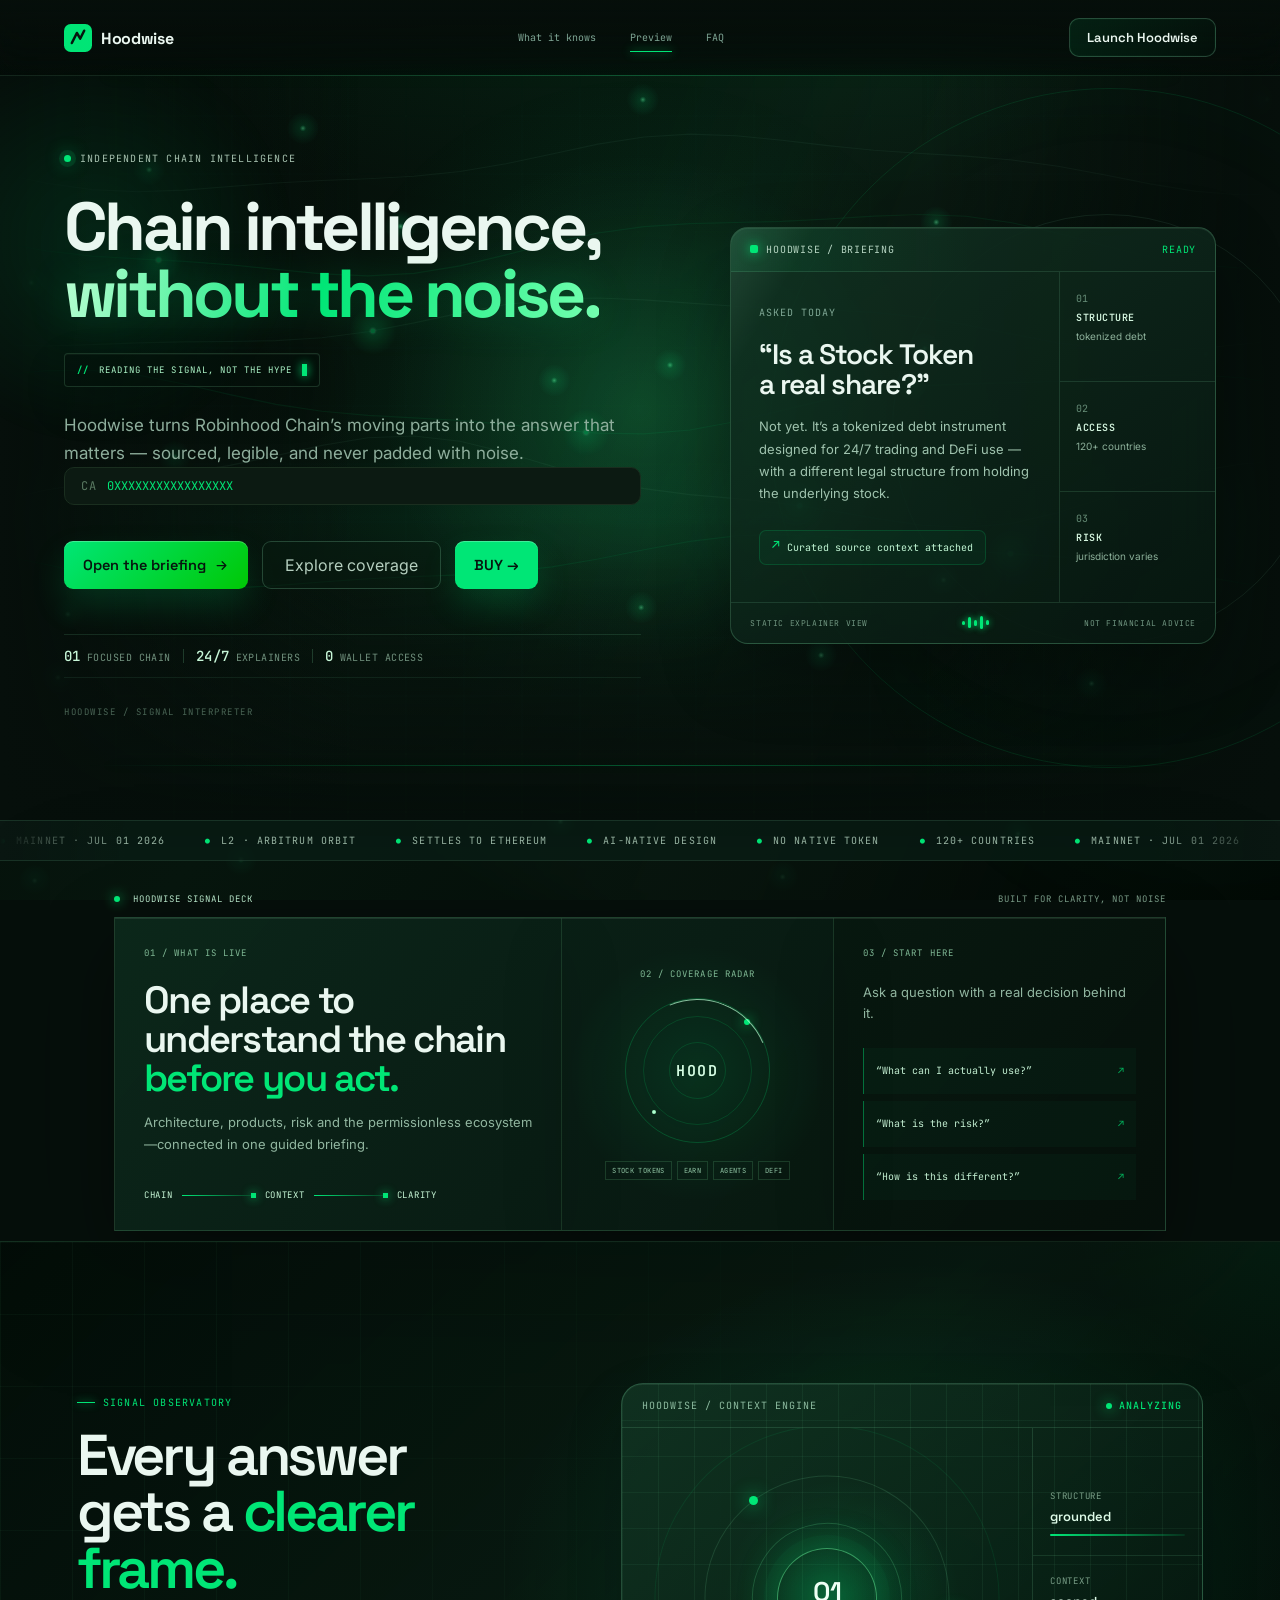
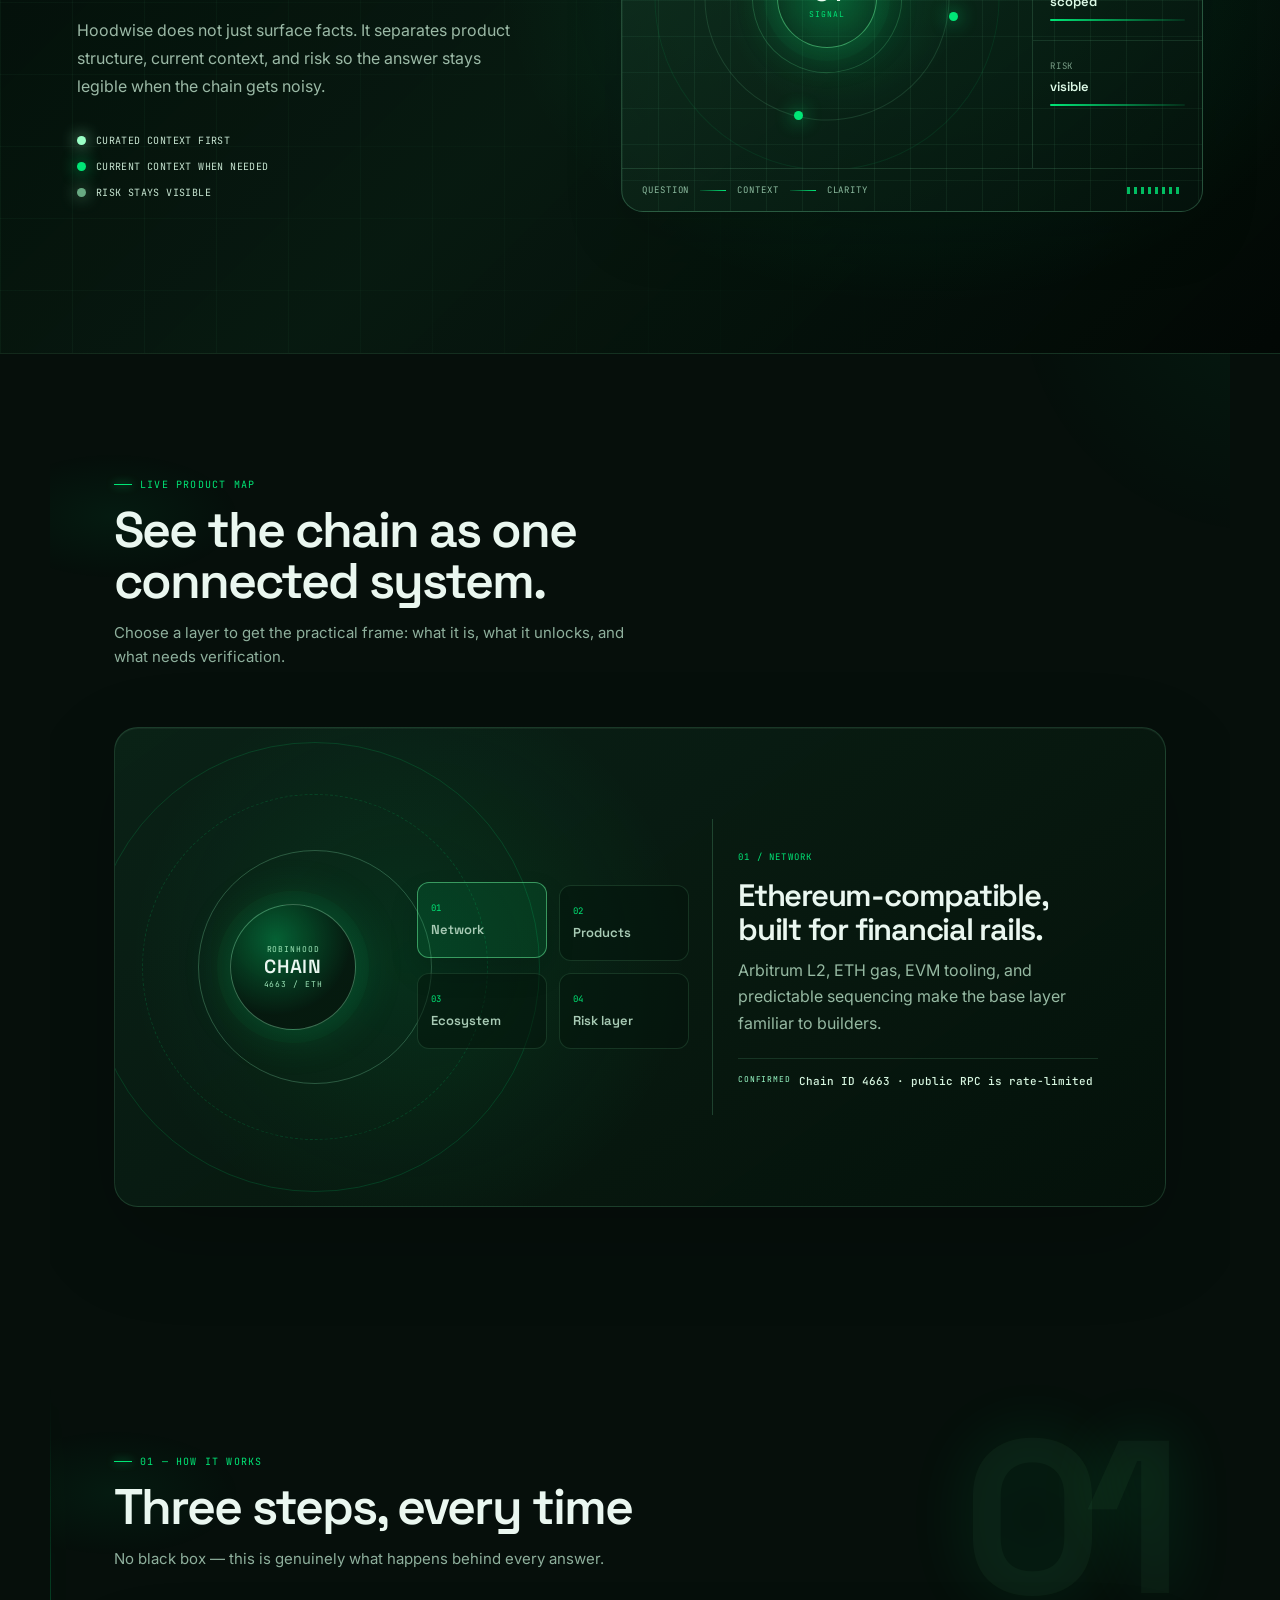
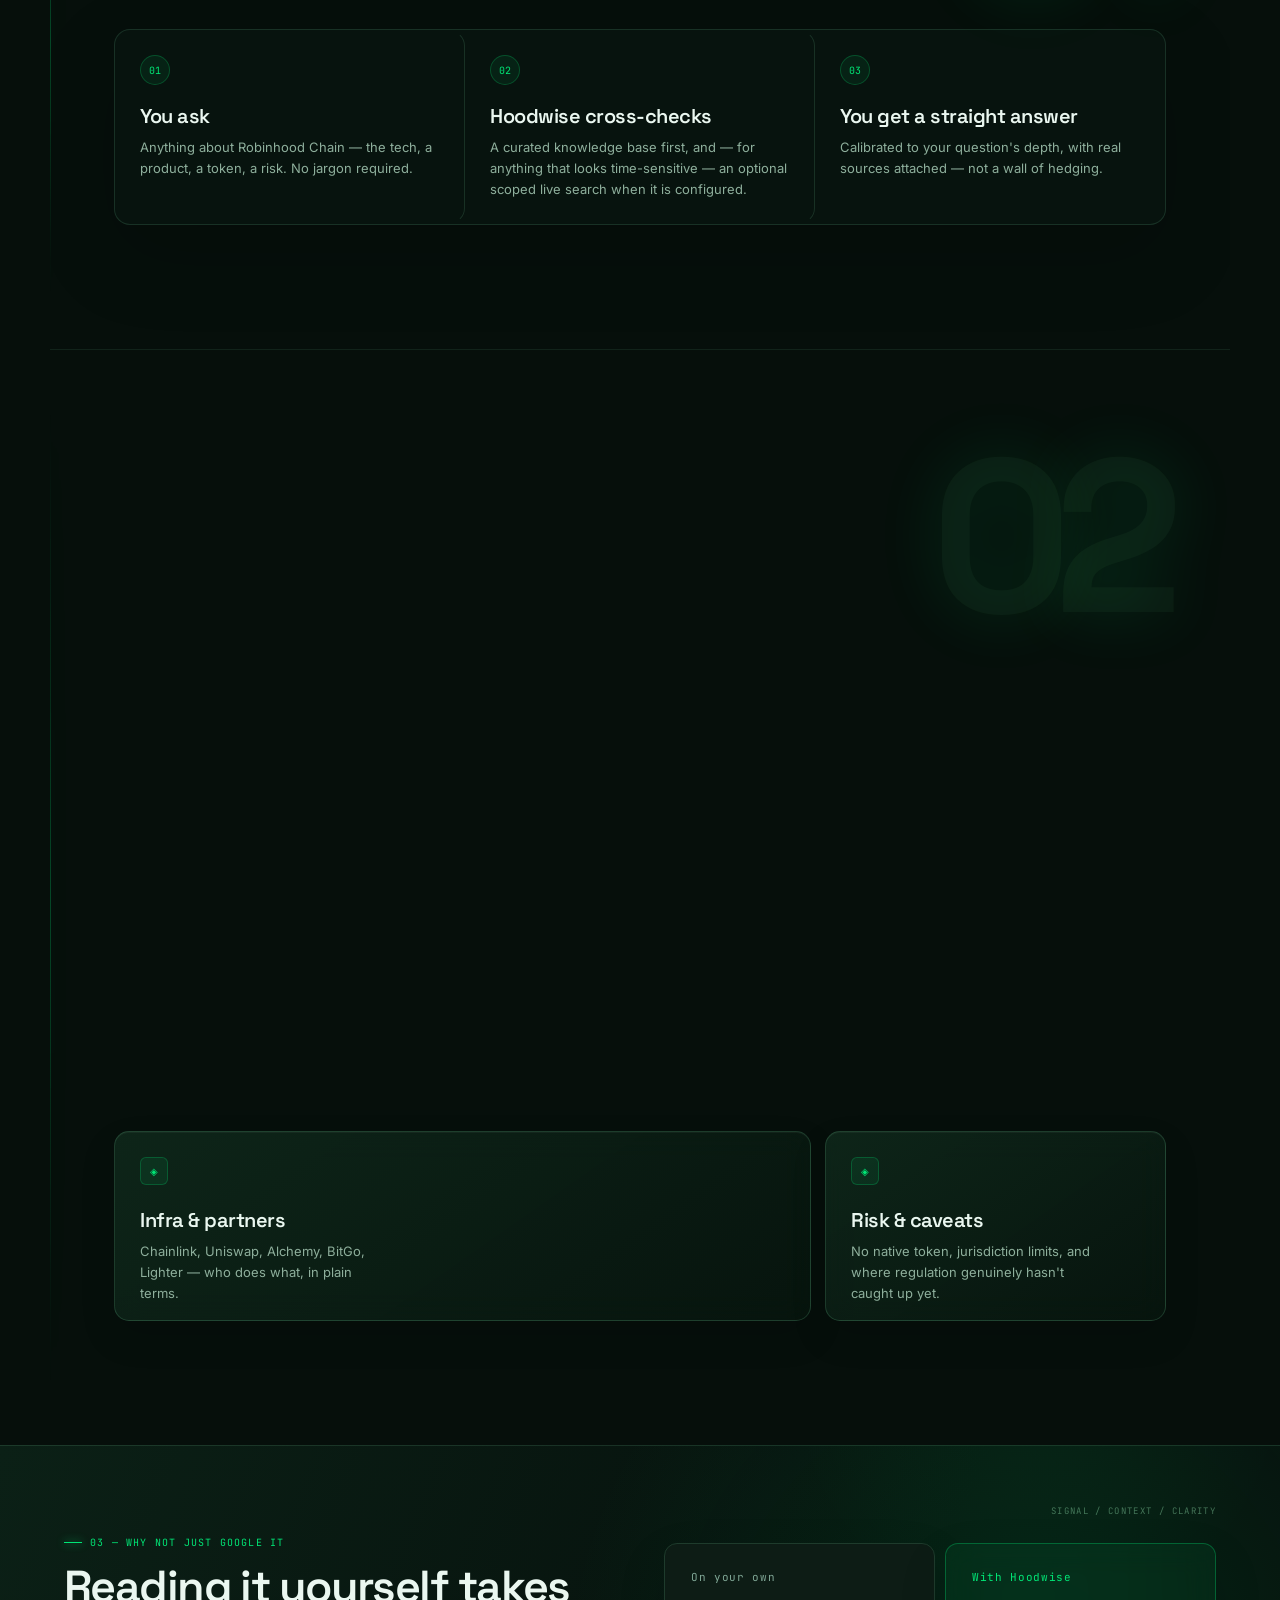
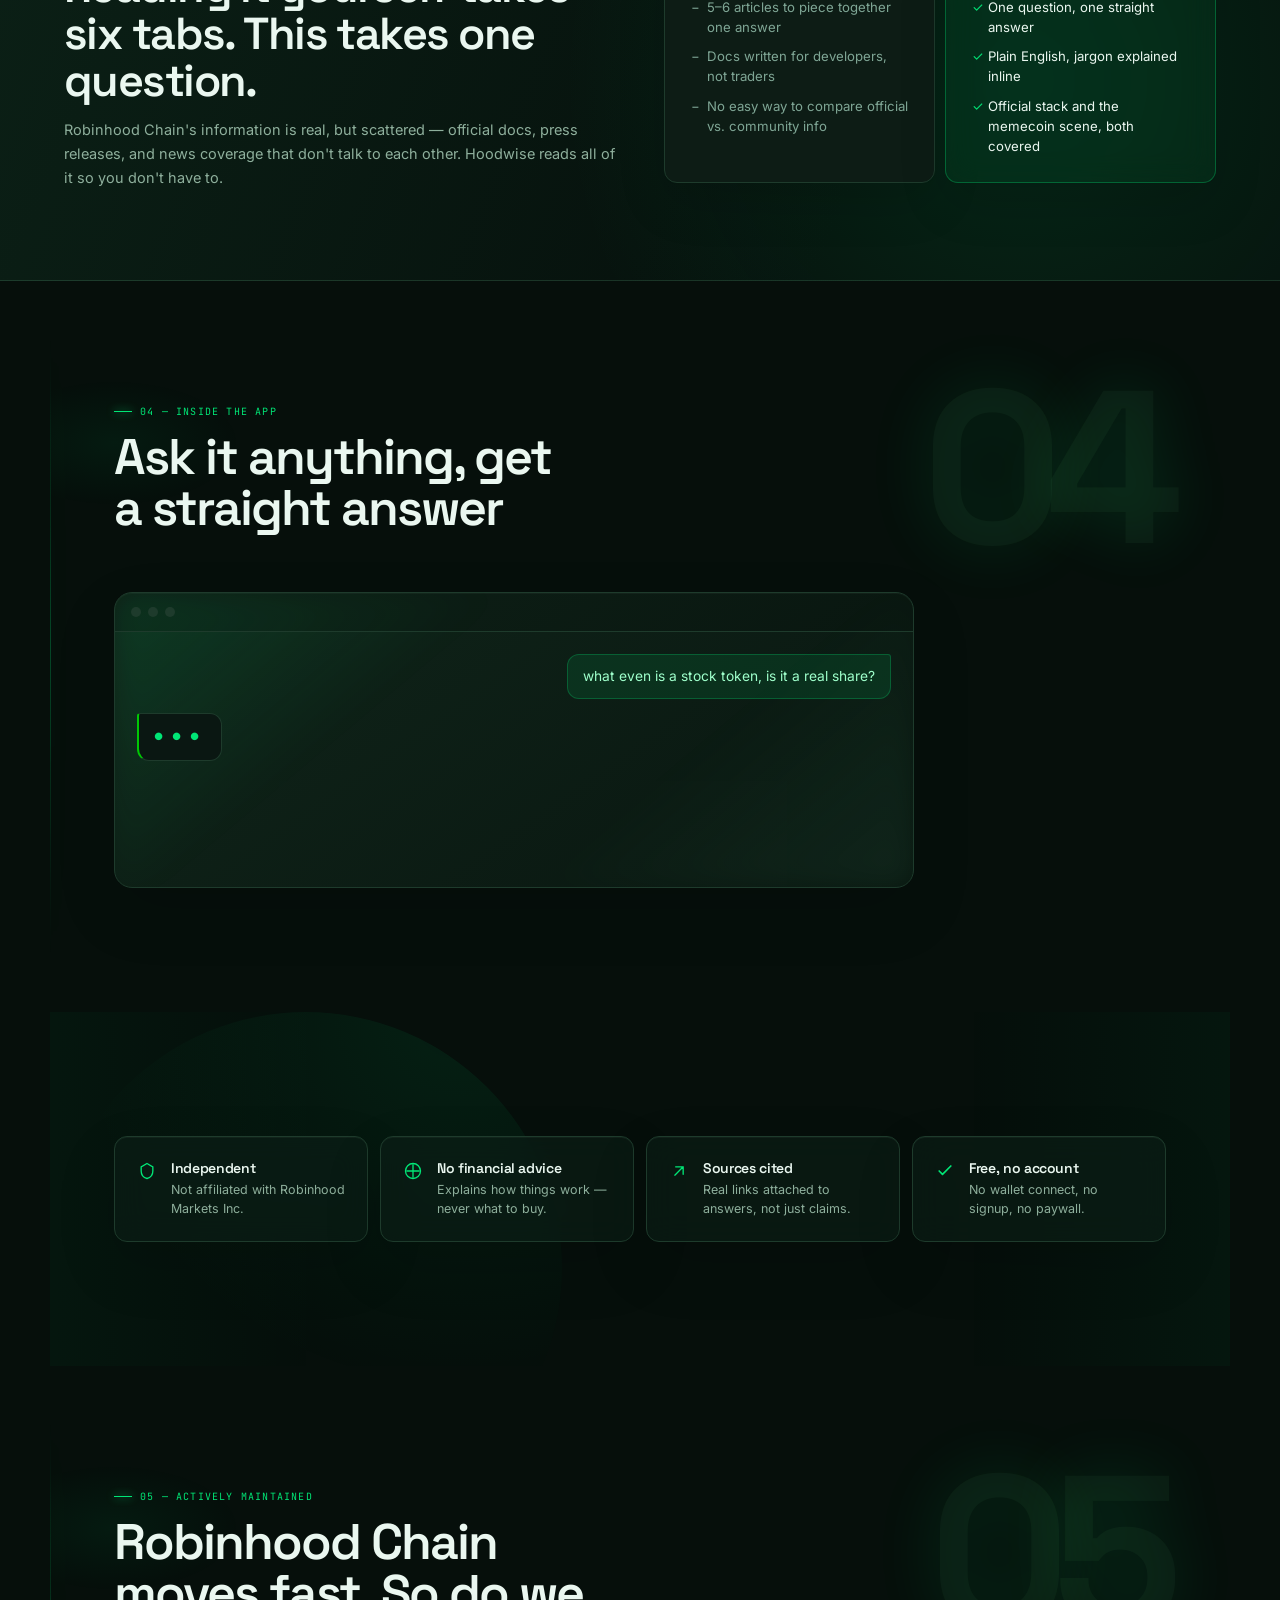
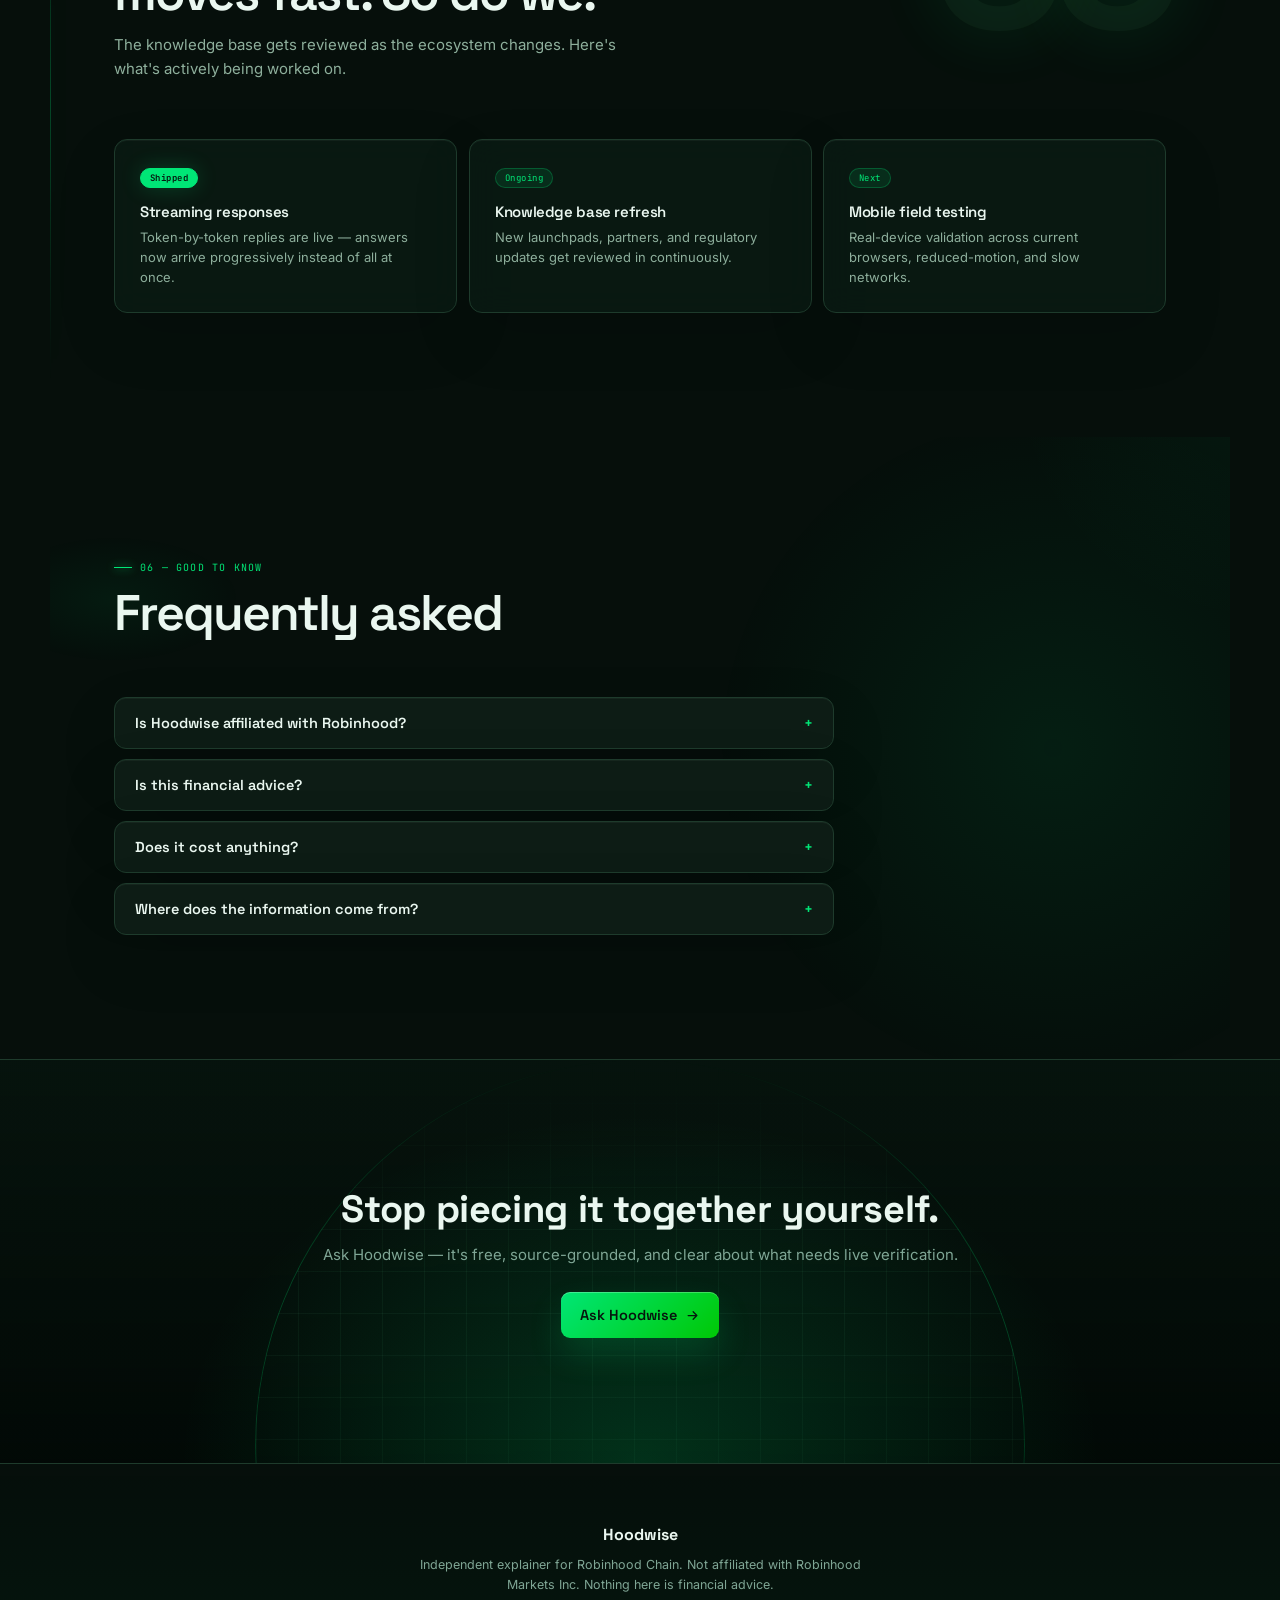
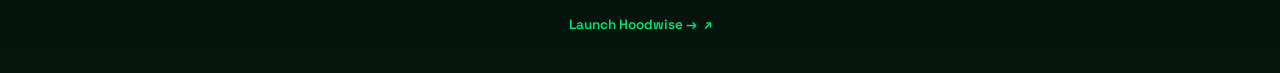
==== commit 80963971: "feat: update virtual-protocol site verification meta tag" ====
--- a/index.html
+++ b/index.html
@@ -3,7 +3,7 @@
 <head>
 <meta charset="UTF-8">
 <meta name="viewport" content="width=device-width, initial-scale=1.0">
-<meta name="virtual-protocol-site-verification" content="a6fea4a7f49a539a89cbaa86d7458dba">
+<meta name="virtual-protocol-site-verification" content="39941604ba8618c84a2b443c2f75dd84">
 <title>Hoodwise — Understand Robinhood Chain</title>
 <meta name="description" content="Hoodwise is an independent AI guide to Robinhood Chain — the tech, the products, and the ecosystem, explained in plain English.">
 <link rel="icon" href="/hoodwise-mark.svg" type="image/svg+xml">
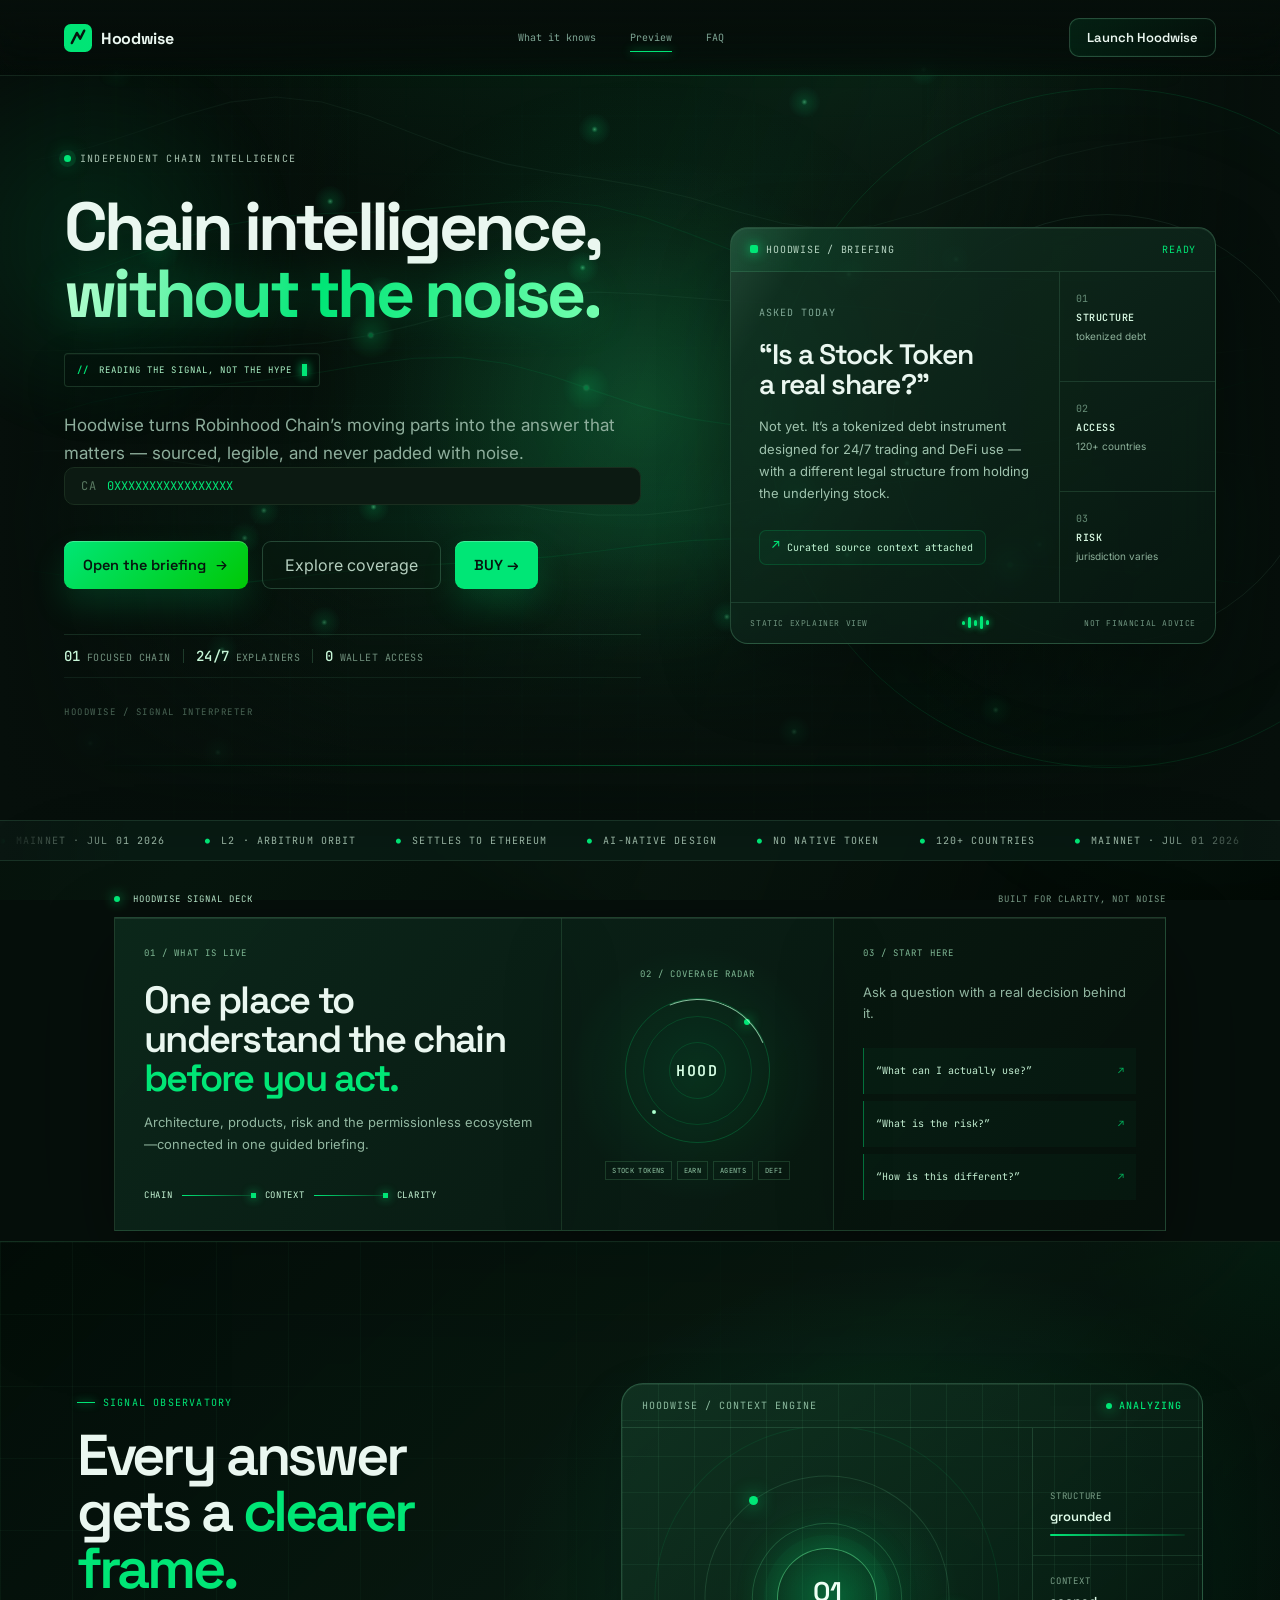
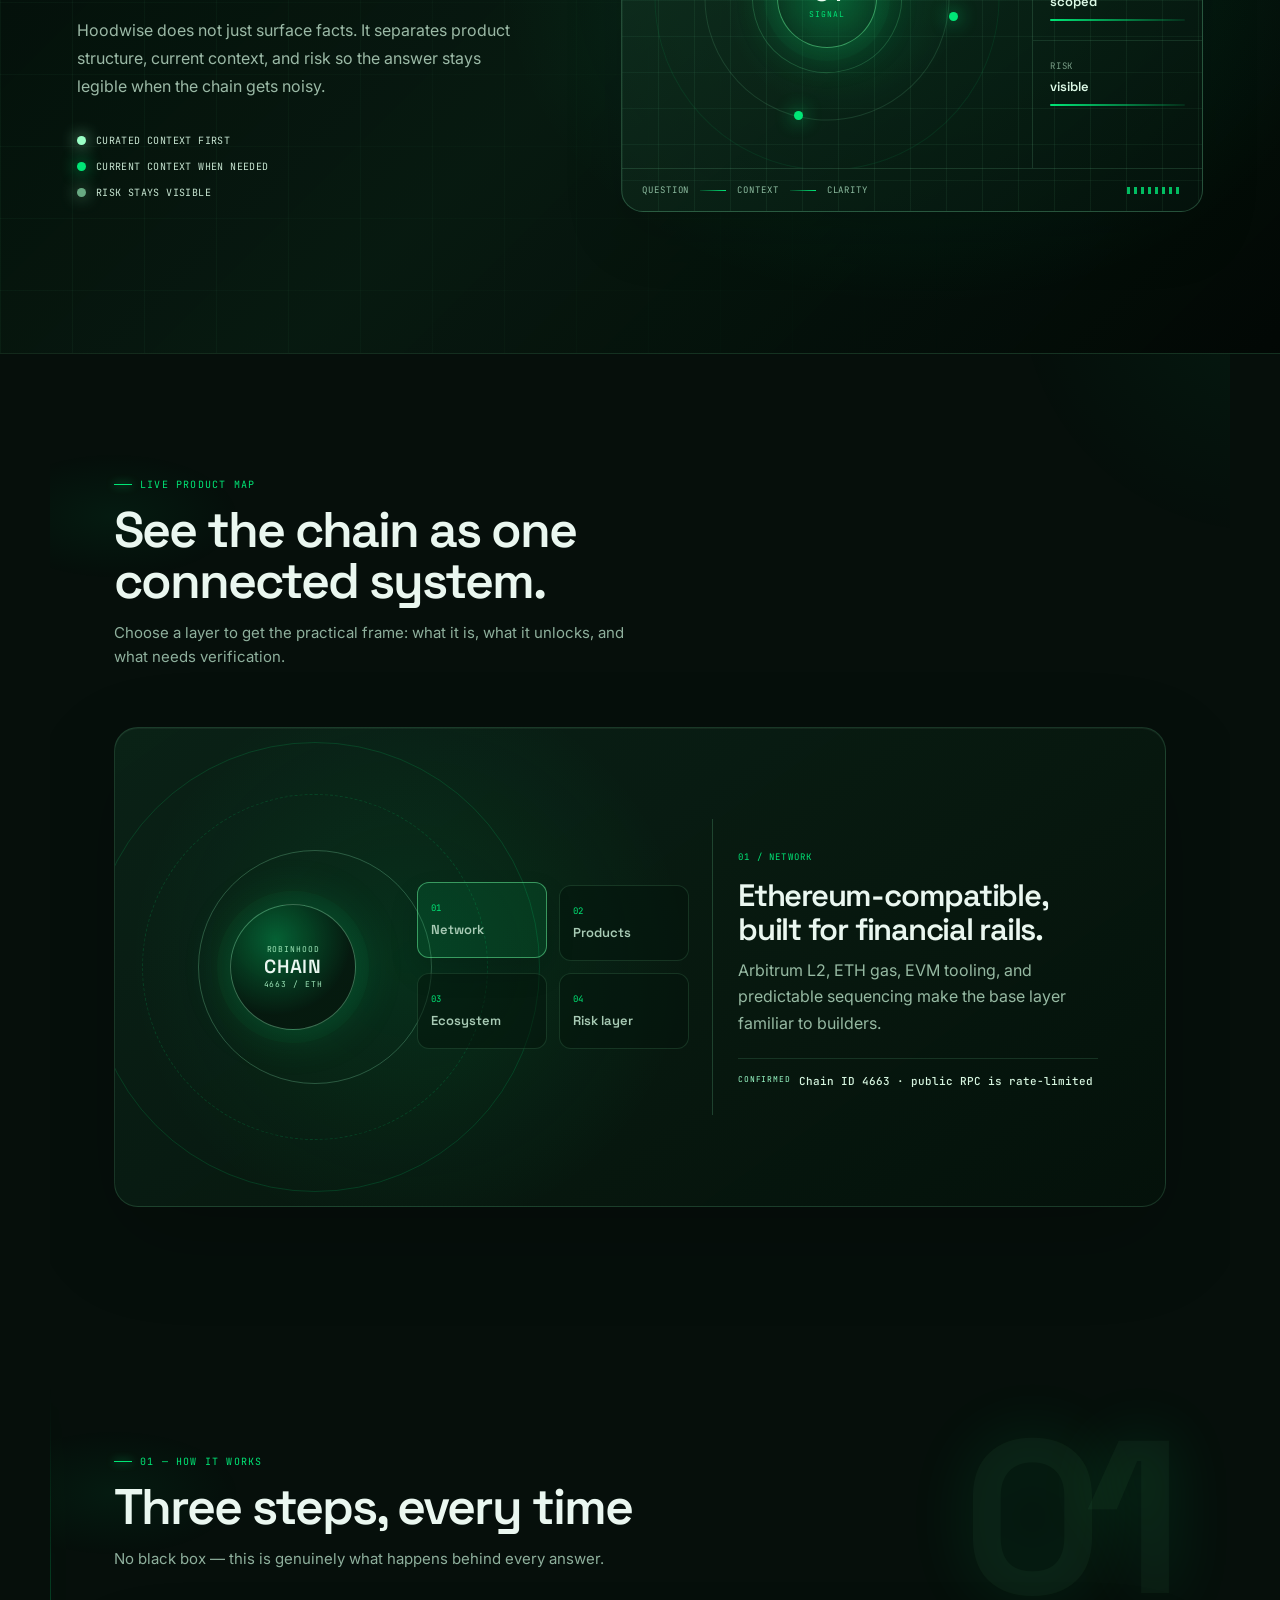
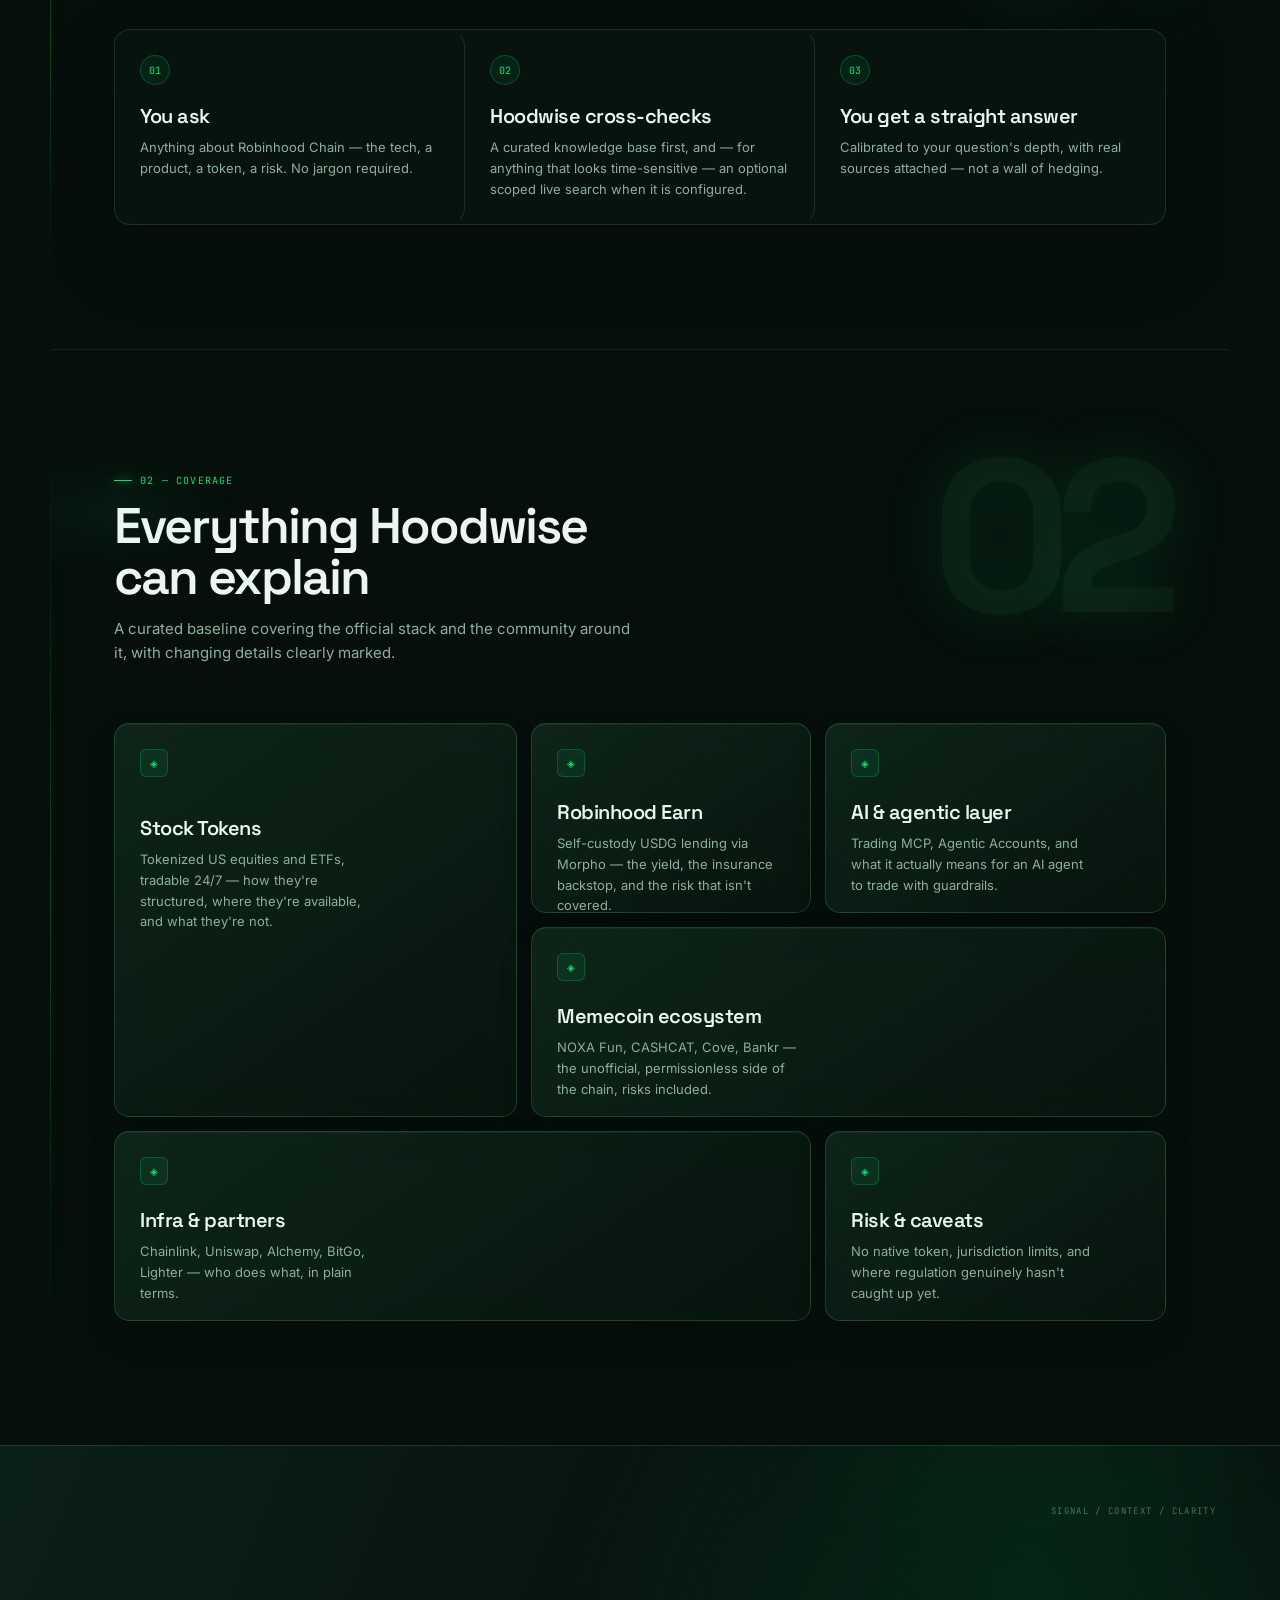
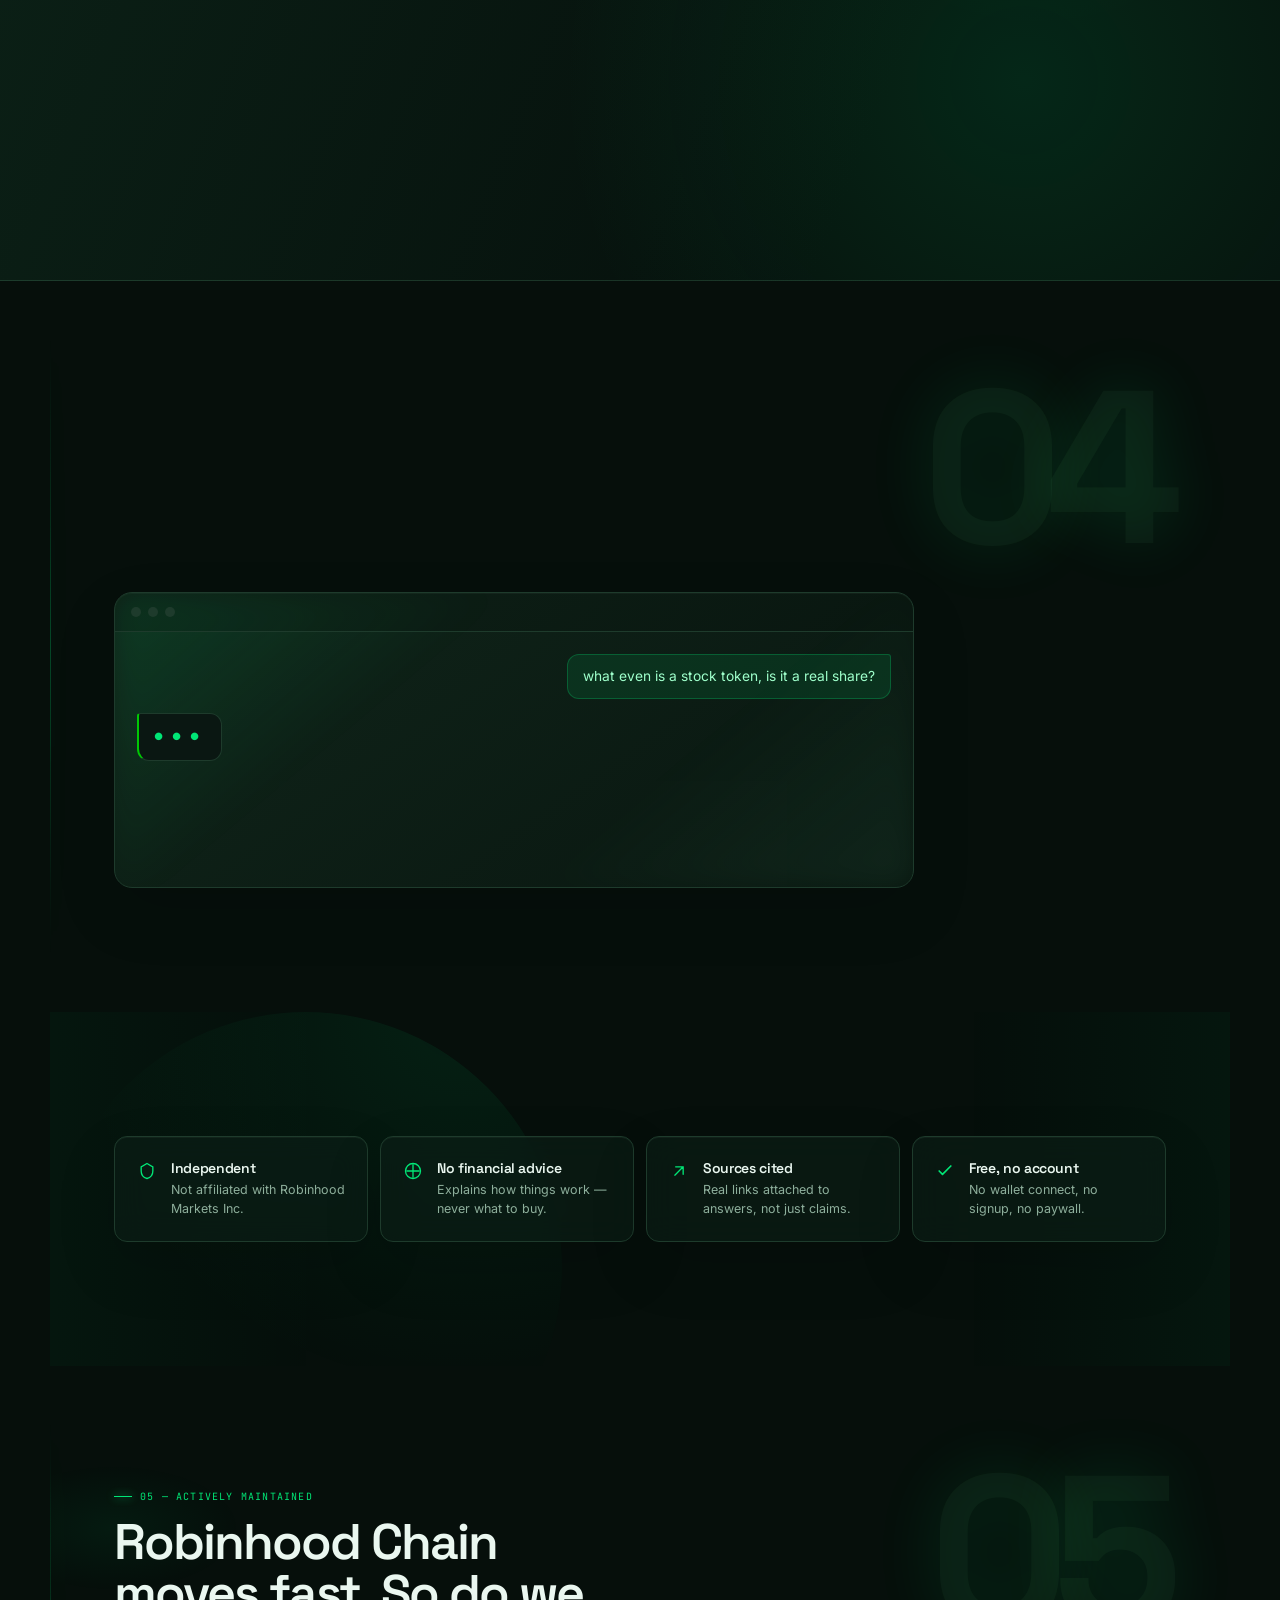
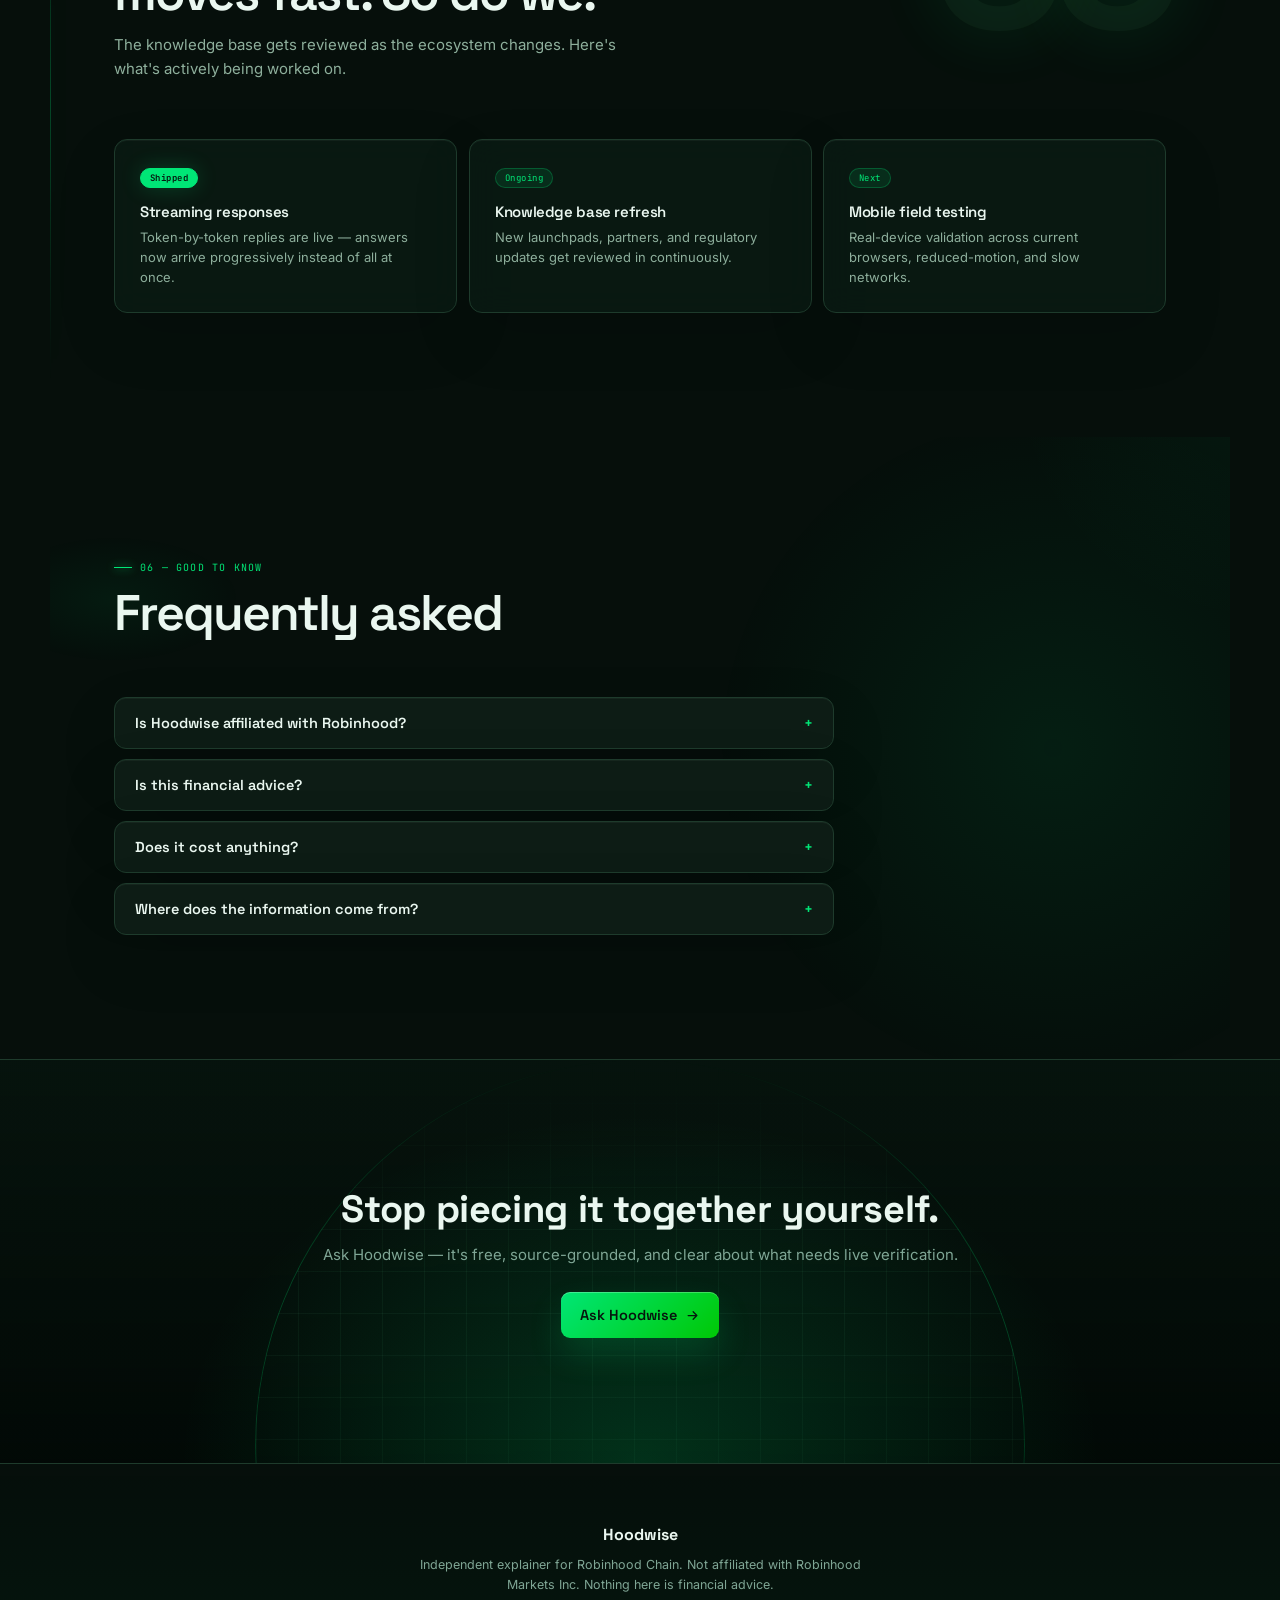
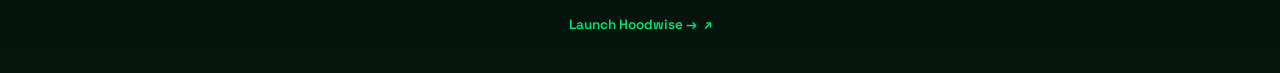
==== commit 0b4e2754: "fix: BUY button → ape.store" ====
--- a/index.html
+++ b/index.html
@@ -72,7 +72,7 @@
         <p class="hero-sub hw-hero-item">Hoodwise turns Robinhood Chain’s moving parts into the answer that matters — sourced, legible, and never padded with noise.</p>
         <div class="hero-token hw-hero-item" style="display:flex;align-items:center;gap:10px;flex-wrap:wrap;background:#0c1a12;border:1px solid #1a2e1f;border-radius:10px;padding:10px 16px;font-family:'JetBrains Mono',monospace;font-size:12px;"><span style="color:#5a7a62;text-transform:uppercase;letter-spacing:.1em;">CA</span><span style="color:#00e676;word-break:break-all;">0XXXXXXXXXXXXXXXXX</span></div><div class="hero-actions hw-hero-item">
           <a href="/app" class="btn-primary" data-transition>Open the briefing <svg viewBox="0 0 24 24" width="15" height="15"><path d="M5 12h14M13 6l6 6-6 6" stroke="currentColor" stroke-width="2" fill="none" stroke-linecap="round" stroke-linejoin="round"/></svg></a>
-          <button type="button" class="btn-secondary section-cta" data-scroll-target="knows">Explore coverage</button><a href="https://app.virtuals.io" target="_blank" rel="noopener noreferrer" class="btn-primary" style="background:#00e676;color:#06150e;text-decoration:none;">BUY →</a>
+          <button type="button" class="btn-secondary section-cta" data-scroll-target="knows">Explore coverage</button><a href="https://ape.store" target="_blank" rel="noopener noreferrer" class="btn-primary" style="background:#00e676;color:#06150e;text-decoration:none;">BUY →</a>
         </div>
         <div class="hero-proof hw-hero-item">
           <span><b>01</b> focused chain</span><span><b>24/7</b> explainers</span><span><b>0</b> wallet access</span>
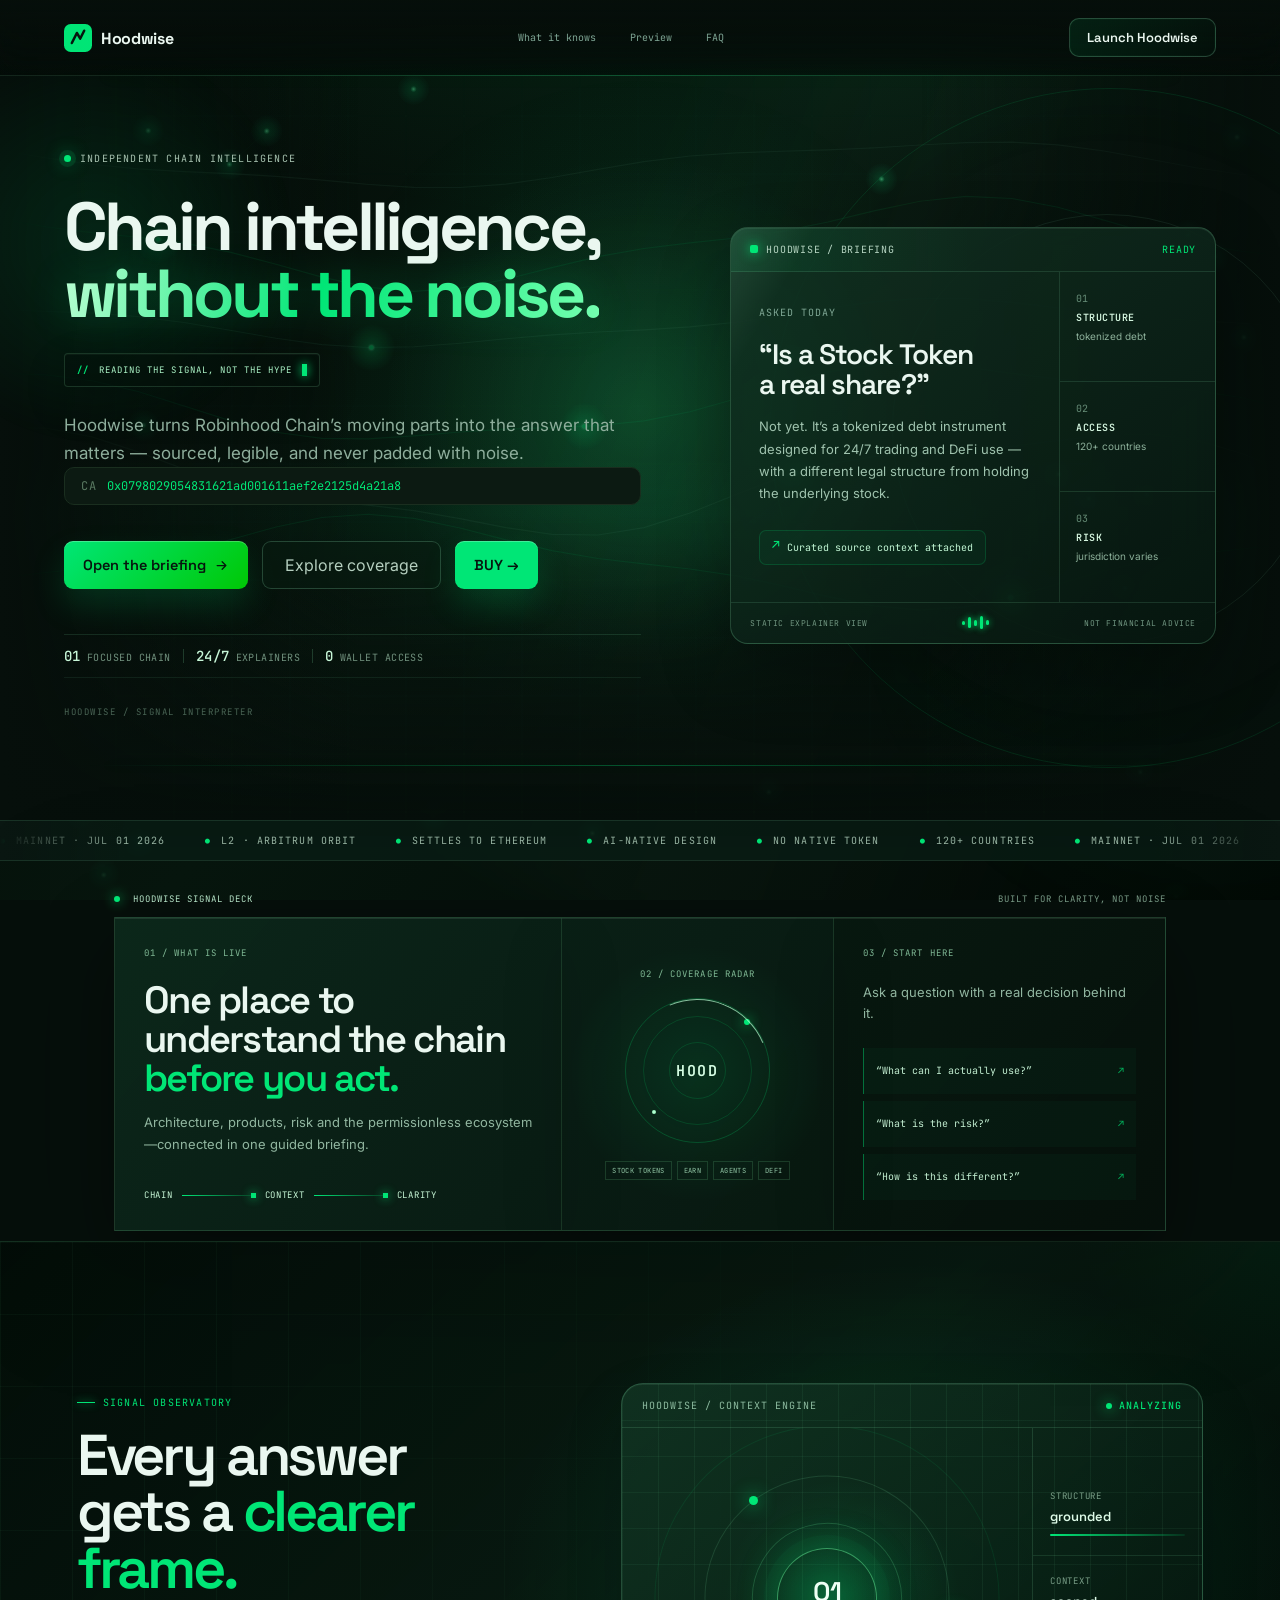
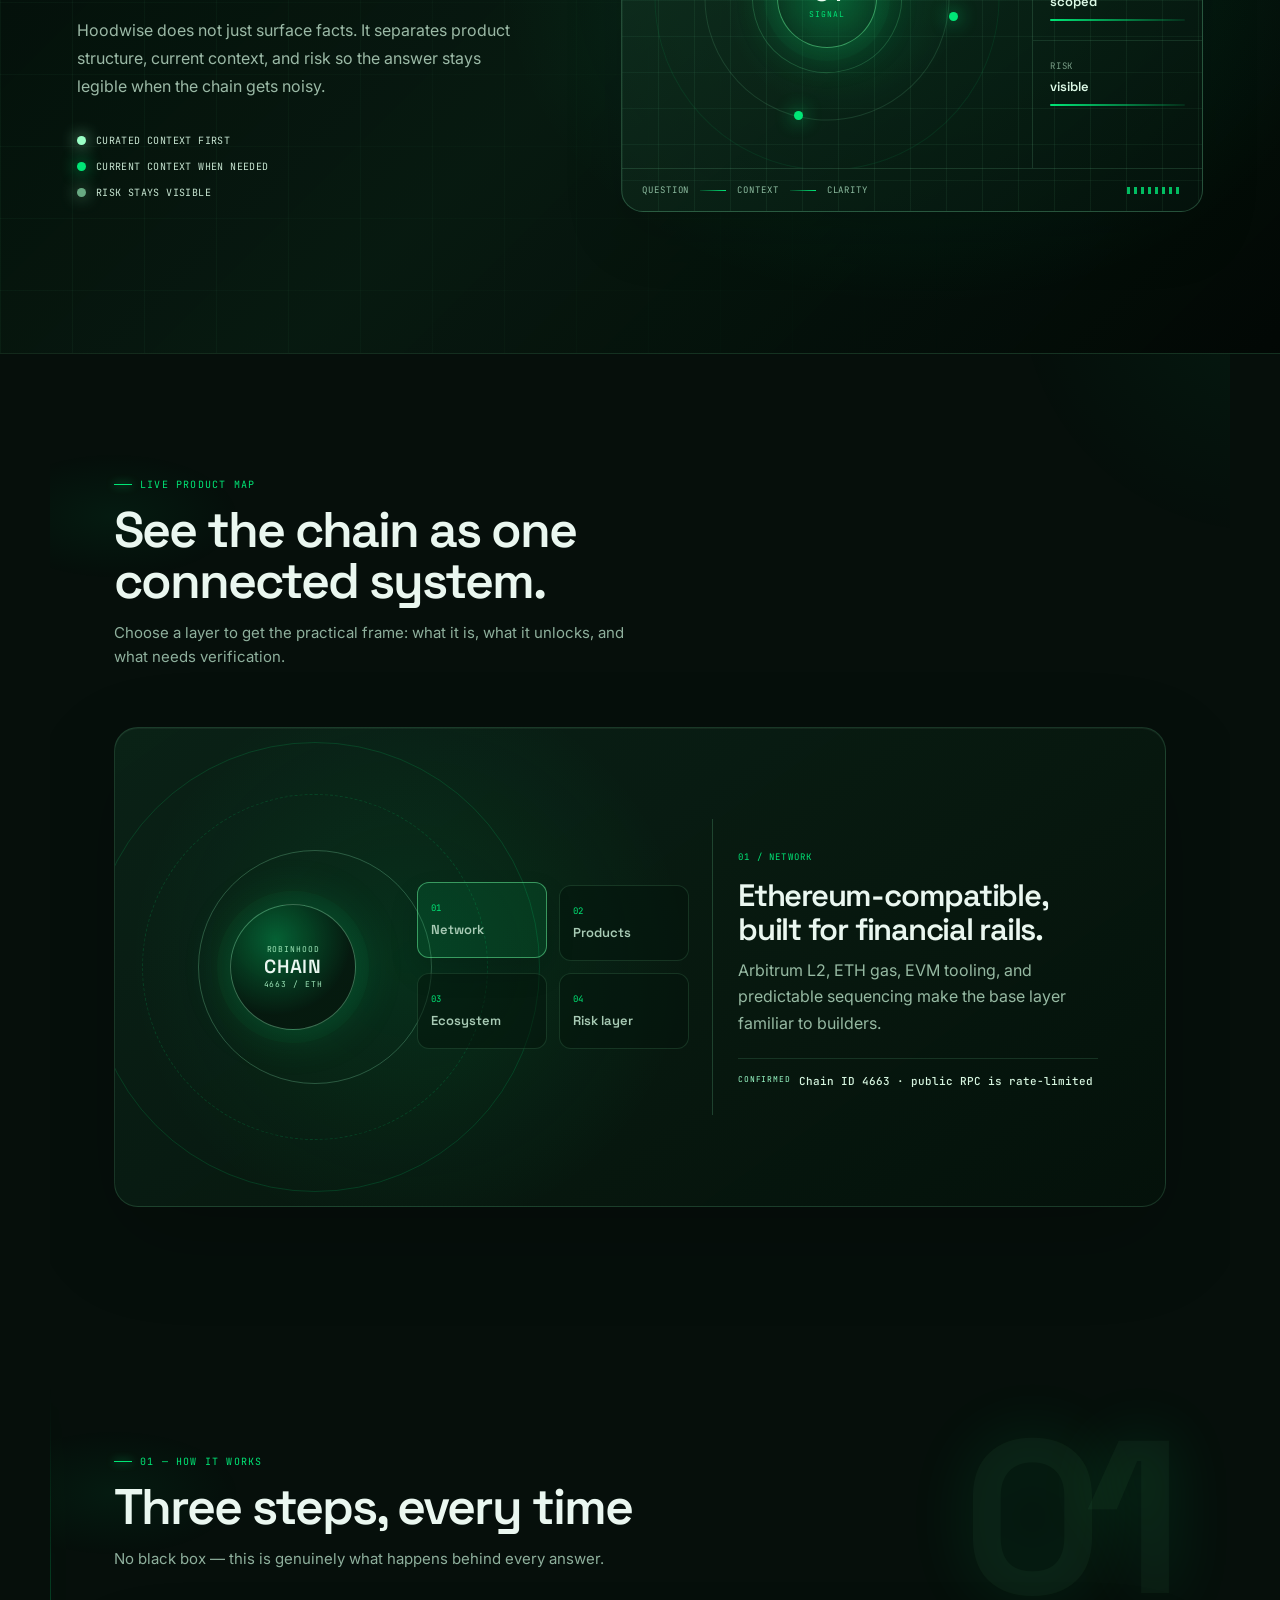
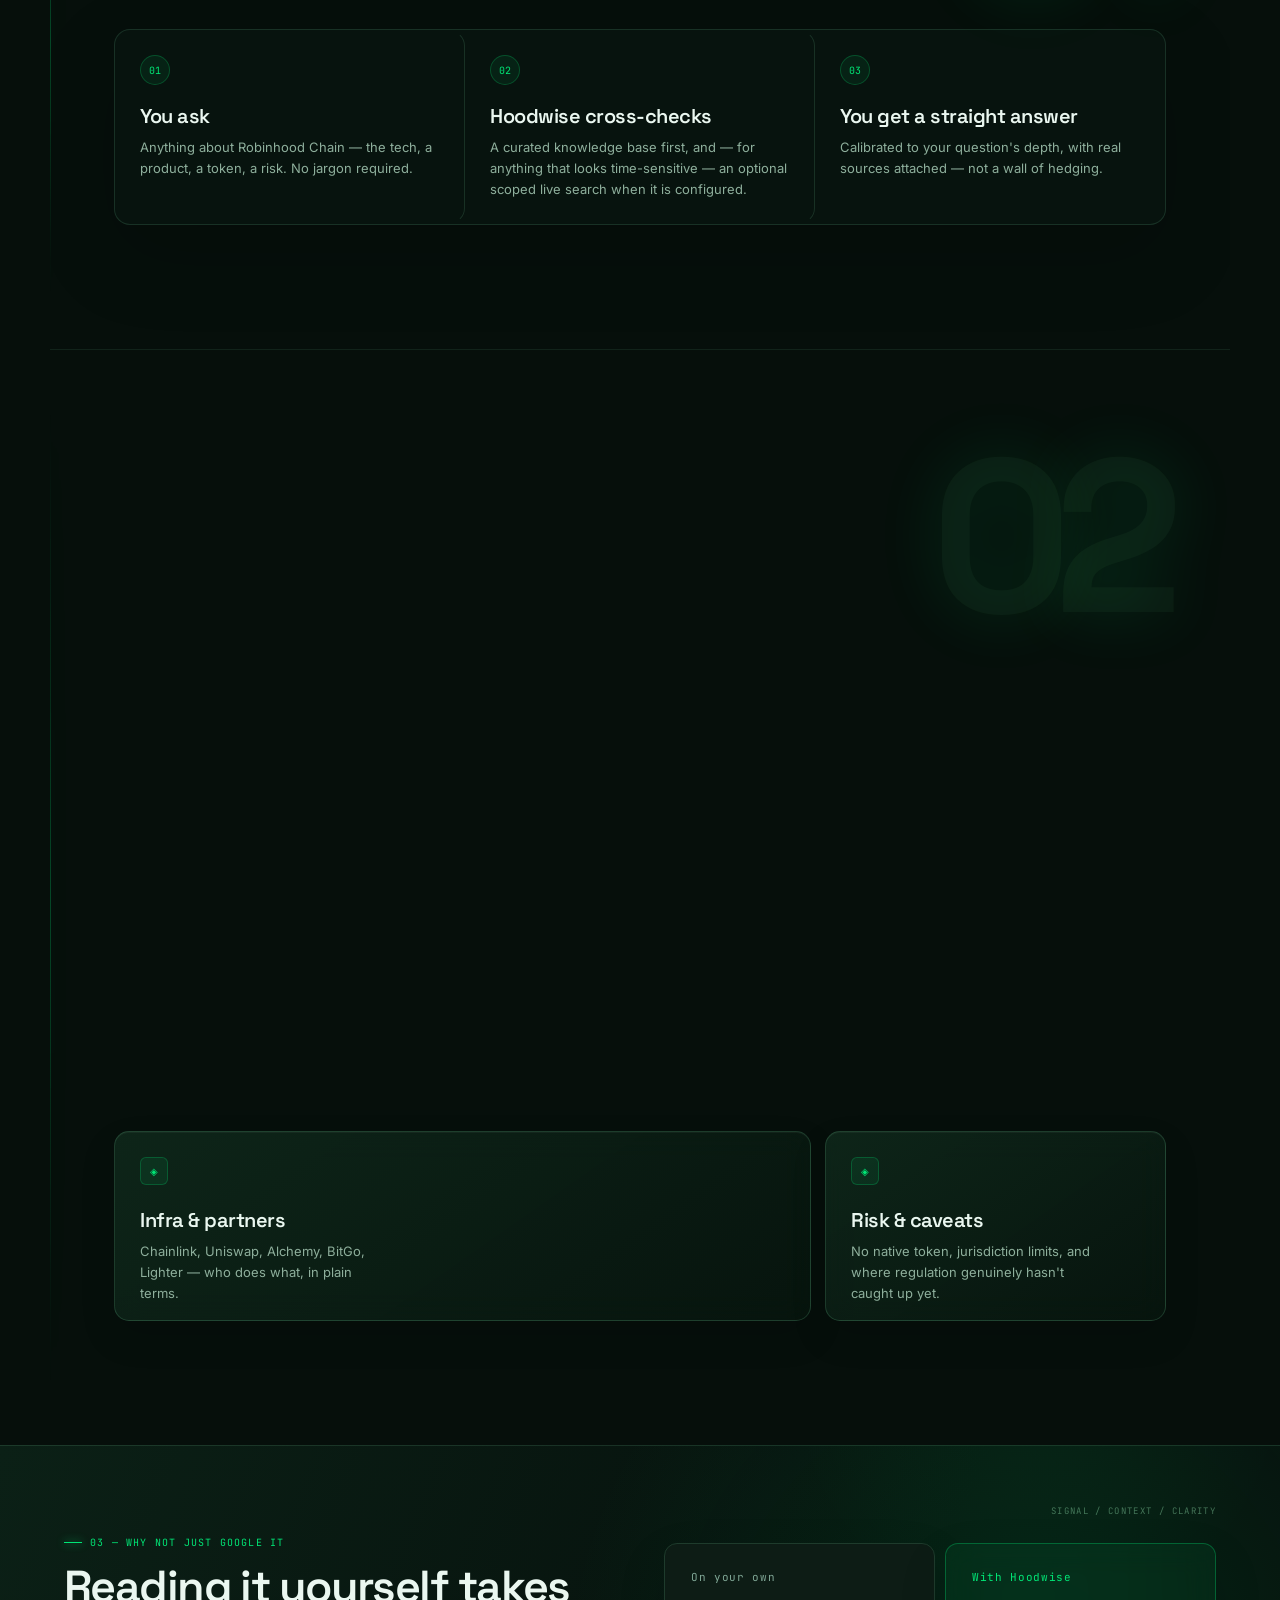
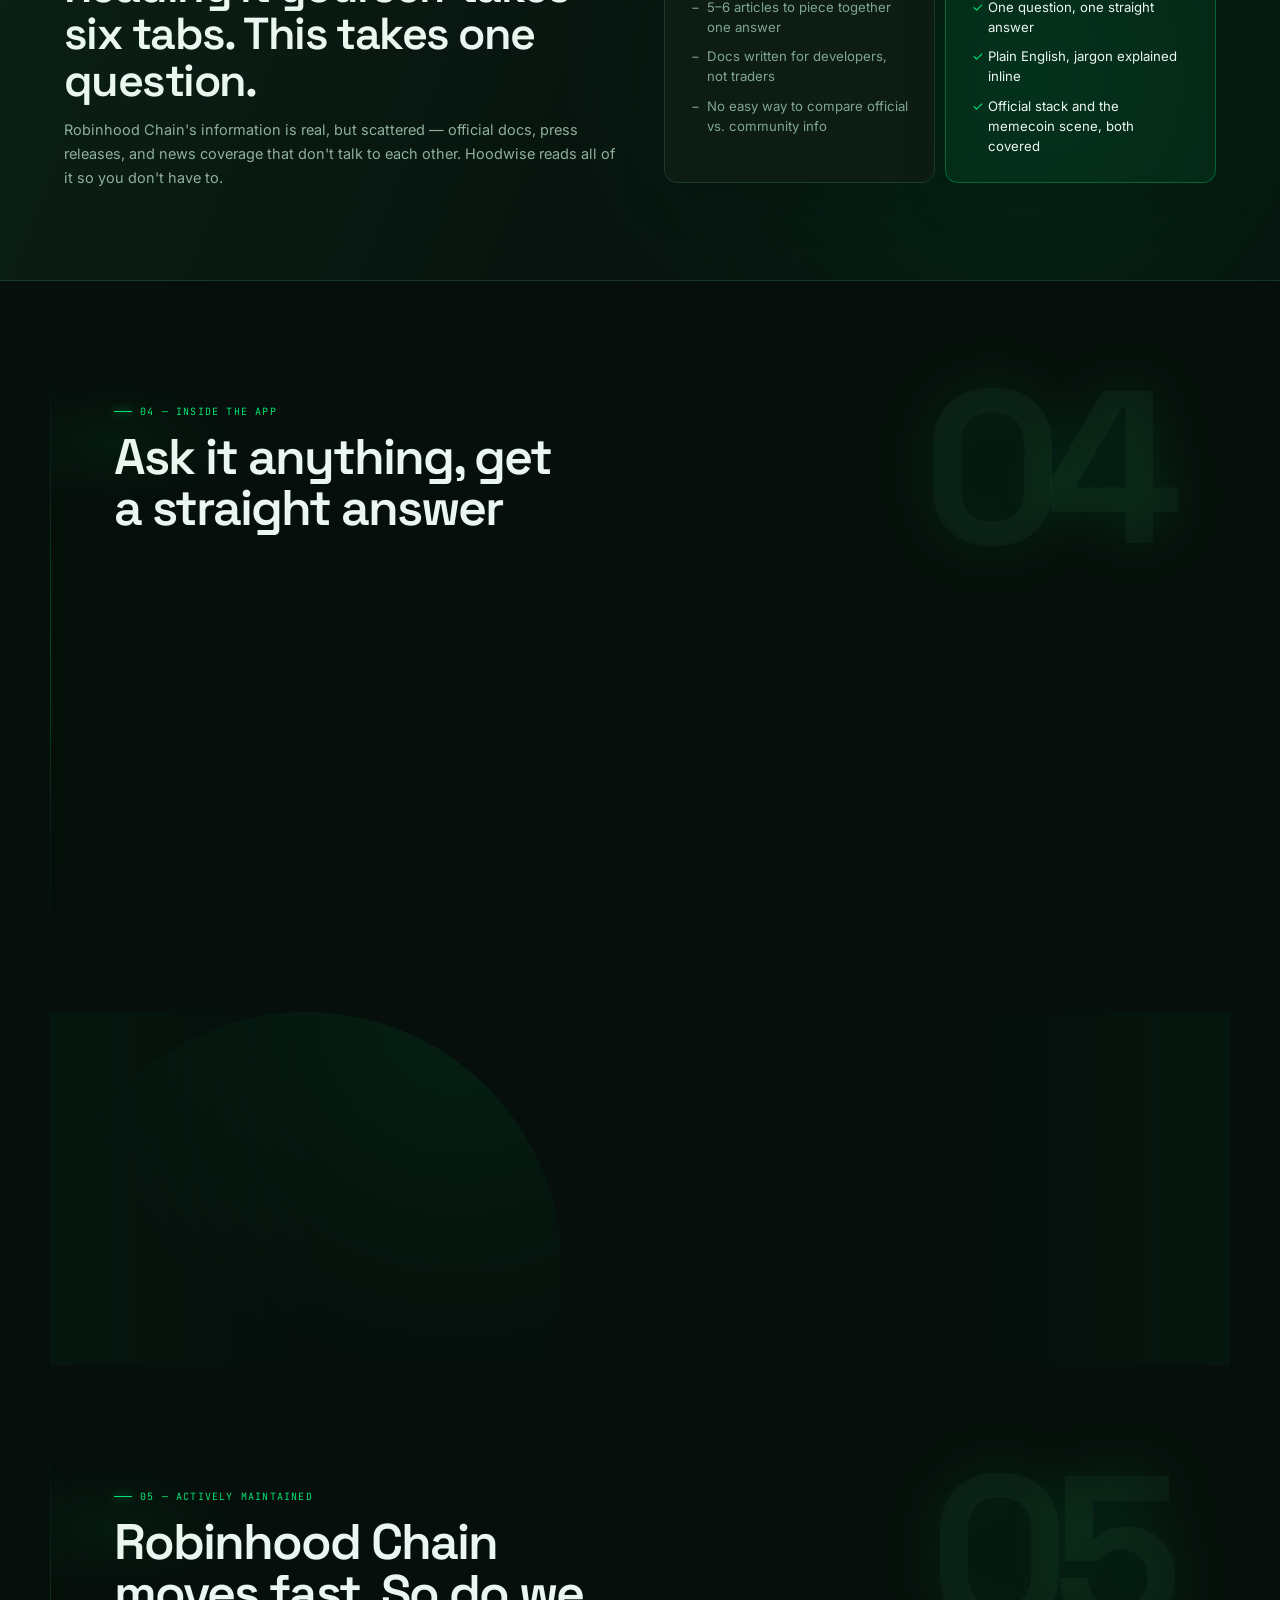
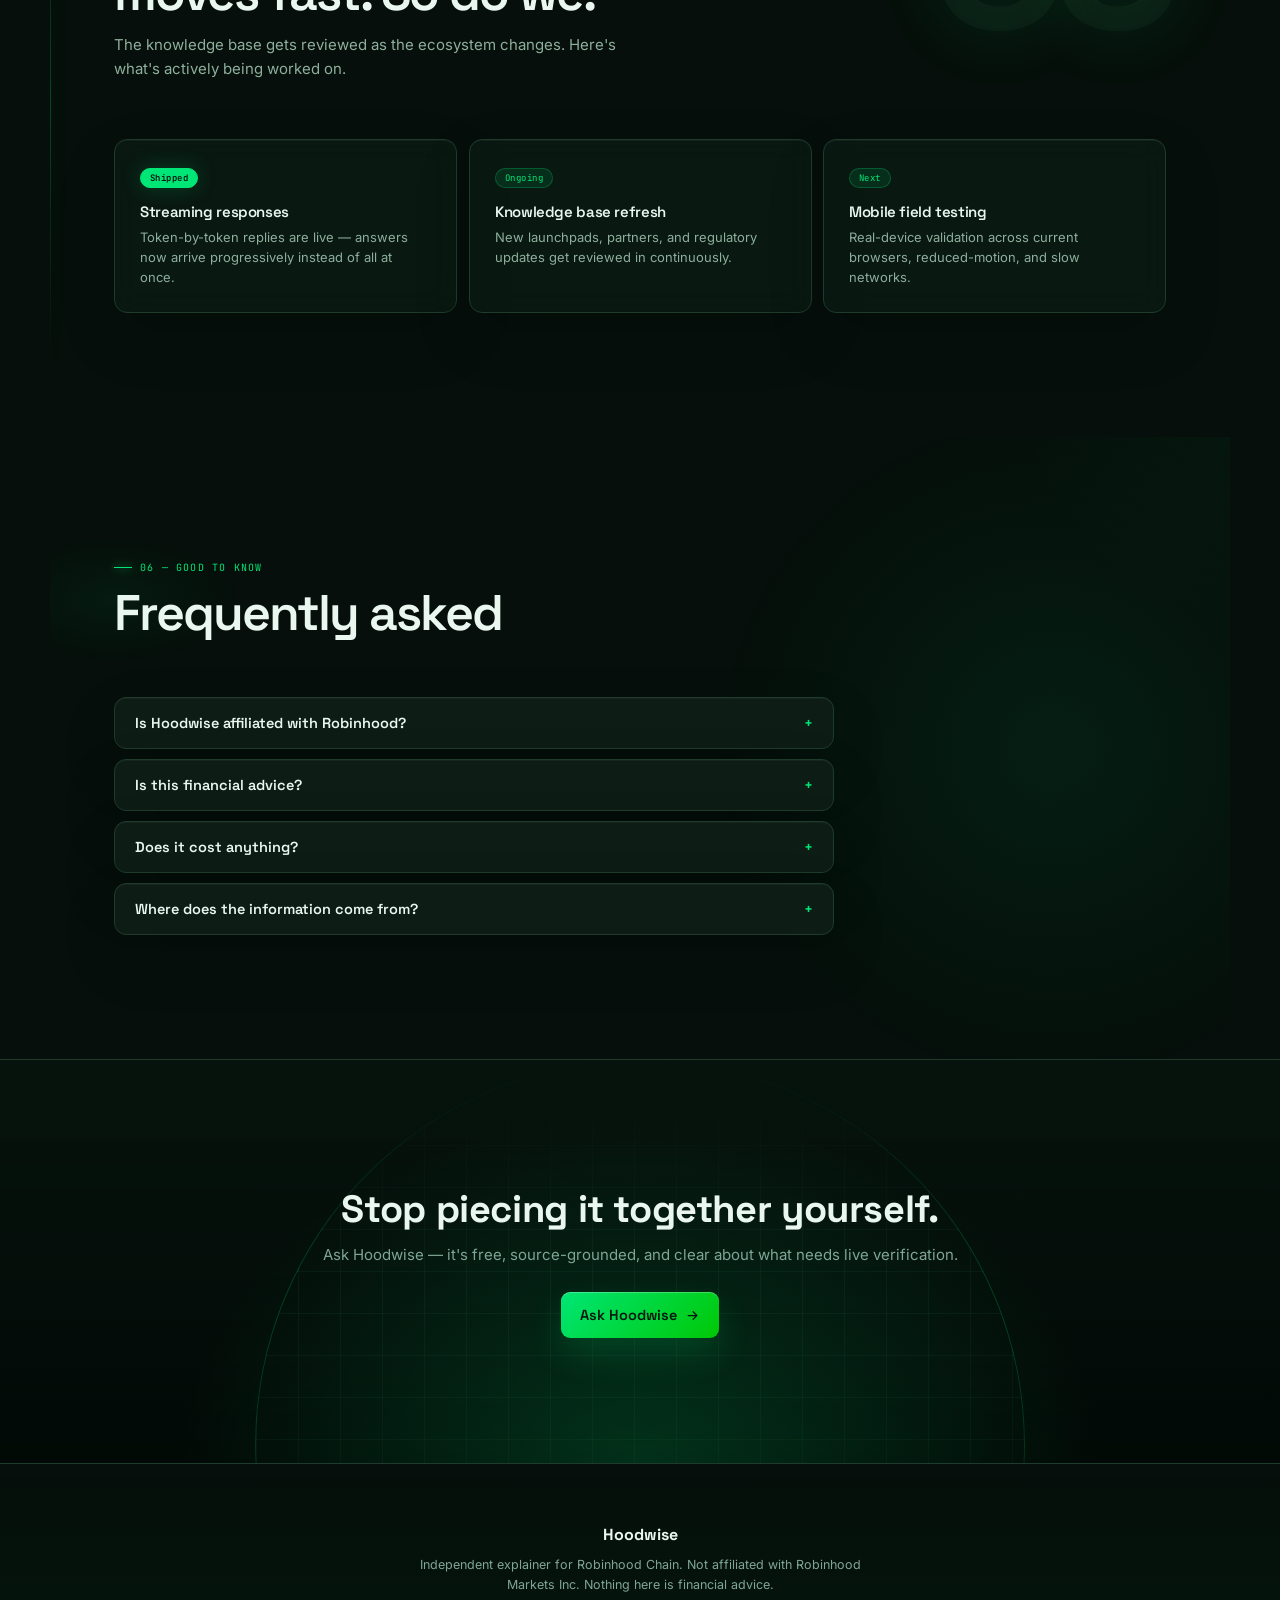
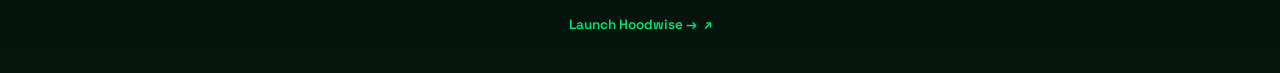
==== commit eff98f1a: "feat: CA + BUY link real address" ====
--- a/index.html
+++ b/index.html
@@ -70,9 +70,9 @@
         <h1 class="hw-hero-item"><span class="hero-lead">Chain intelligence,</span><br><span>without the noise.</span></h1>
         <div class="hero-command hw-hero-item" aria-label="Hoodwise signal status"><span class="command-prompt">//</span><span id="heroCommandText">DECODING CAPITAL MARKETS ONCHAIN</span><i></i></div>
         <p class="hero-sub hw-hero-item">Hoodwise turns Robinhood Chain’s moving parts into the answer that matters — sourced, legible, and never padded with noise.</p>
-        <div class="hero-token hw-hero-item" style="display:flex;align-items:center;gap:10px;flex-wrap:wrap;background:#0c1a12;border:1px solid #1a2e1f;border-radius:10px;padding:10px 16px;font-family:'JetBrains Mono',monospace;font-size:12px;"><span style="color:#5a7a62;text-transform:uppercase;letter-spacing:.1em;">CA</span><span style="color:#00e676;word-break:break-all;">0XXXXXXXXXXXXXXXXX</span></div><div class="hero-actions hw-hero-item">
+        <div class="hero-token hw-hero-item" style="display:flex;align-items:center;gap:10px;flex-wrap:wrap;background:#0c1a12;border:1px solid #1a2e1f;border-radius:10px;padding:10px 16px;font-family:'JetBrains Mono',monospace;font-size:12px;"><span style="color:#5a7a62;text-transform:uppercase;letter-spacing:.1em;">CA</span><span style="color:#00e676;word-break:break-all;">0x0798029054831621ad001611aef2e2125d4a21a8</span></div><div class="hero-actions hw-hero-item">
           <a href="/app" class="btn-primary" data-transition>Open the briefing <svg viewBox="0 0 24 24" width="15" height="15"><path d="M5 12h14M13 6l6 6-6 6" stroke="currentColor" stroke-width="2" fill="none" stroke-linecap="round" stroke-linejoin="round"/></svg></a>
-          <button type="button" class="btn-secondary section-cta" data-scroll-target="knows">Explore coverage</button><a href="https://ape.store" target="_blank" rel="noopener noreferrer" class="btn-primary" style="background:#00e676;color:#06150e;text-decoration:none;">BUY →</a>
+          <button type="button" class="btn-secondary section-cta" data-scroll-target="knows">Explore coverage</button><a href="https://ape.store/robinhood/0x0798029054831621ad001611aef2e2125d4a21a8" target="_blank" rel="noopener noreferrer" class="btn-primary" style="background:#00e676;color:#06150e;text-decoration:none;">BUY →</a>
         </div>
         <div class="hero-proof hw-hero-item">
           <span><b>01</b> focused chain</span><span><b>24/7</b> explainers</span><span><b>0</b> wallet access</span>
